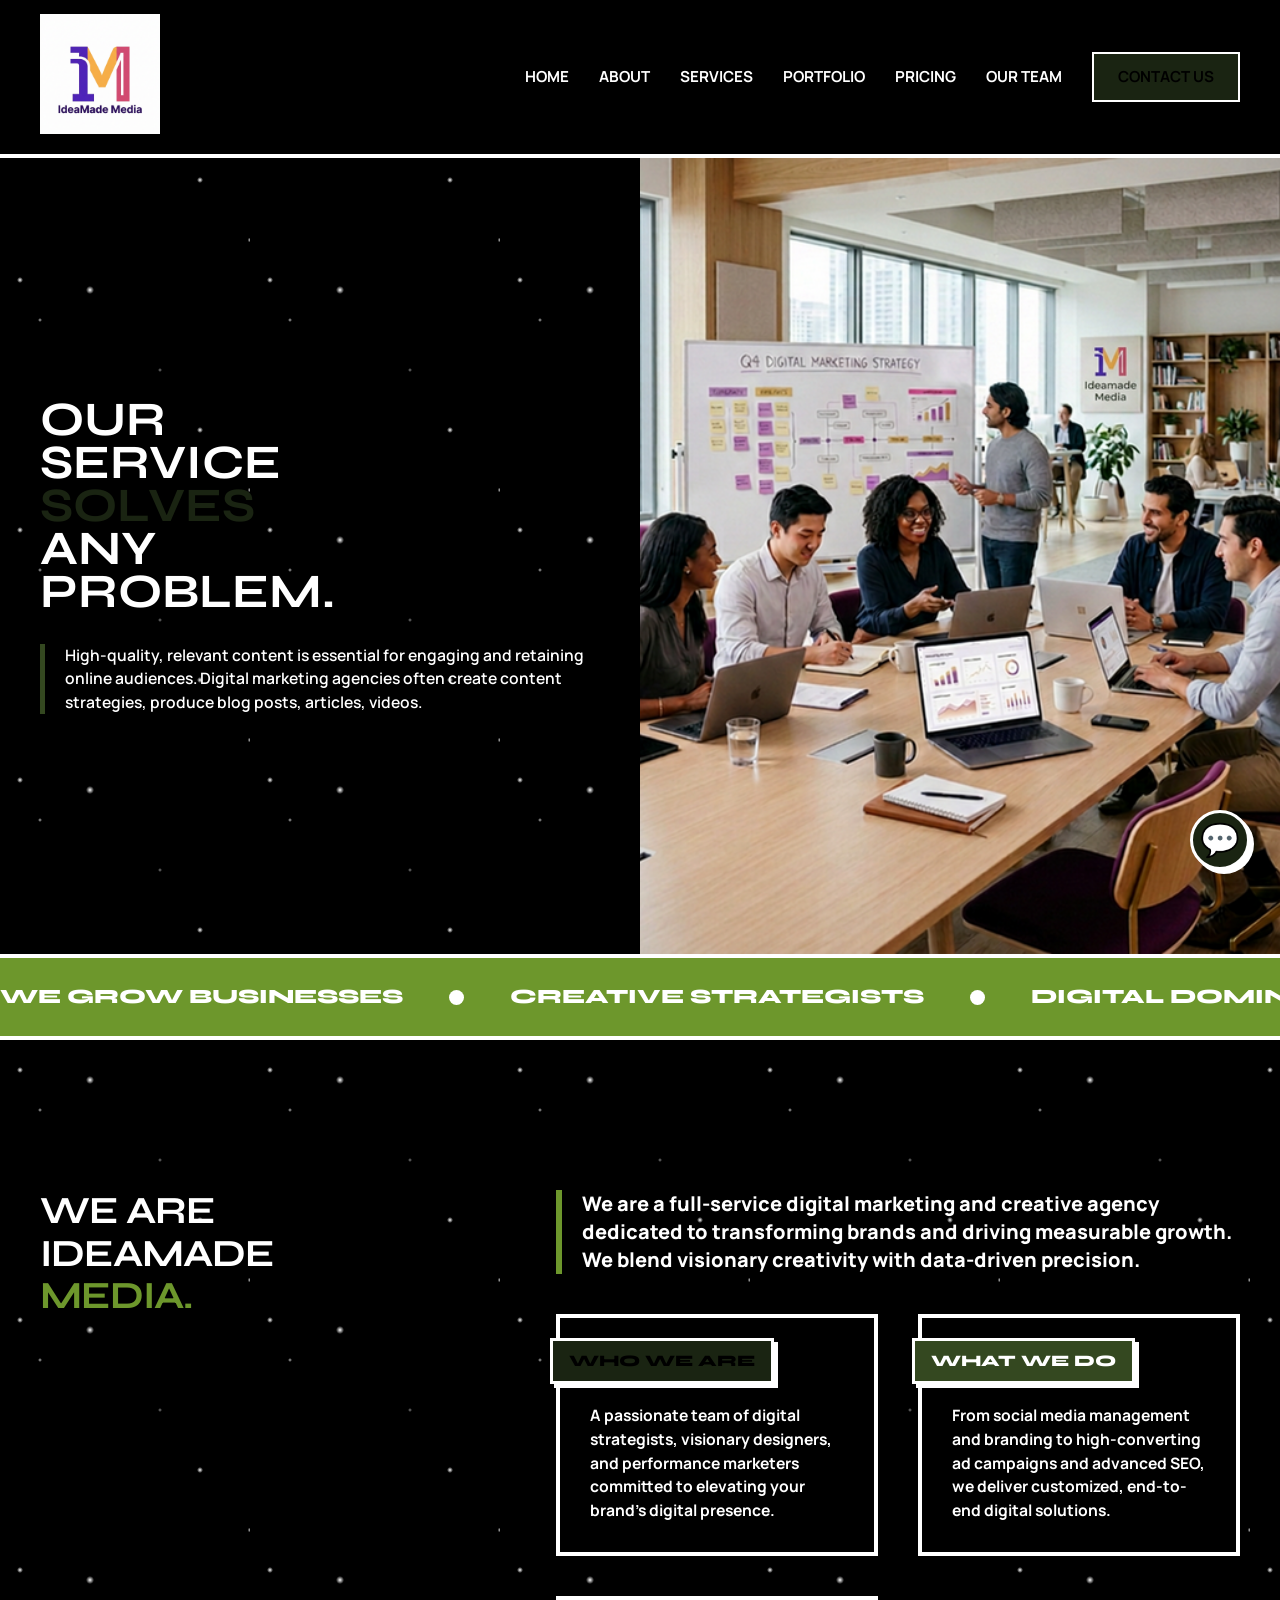
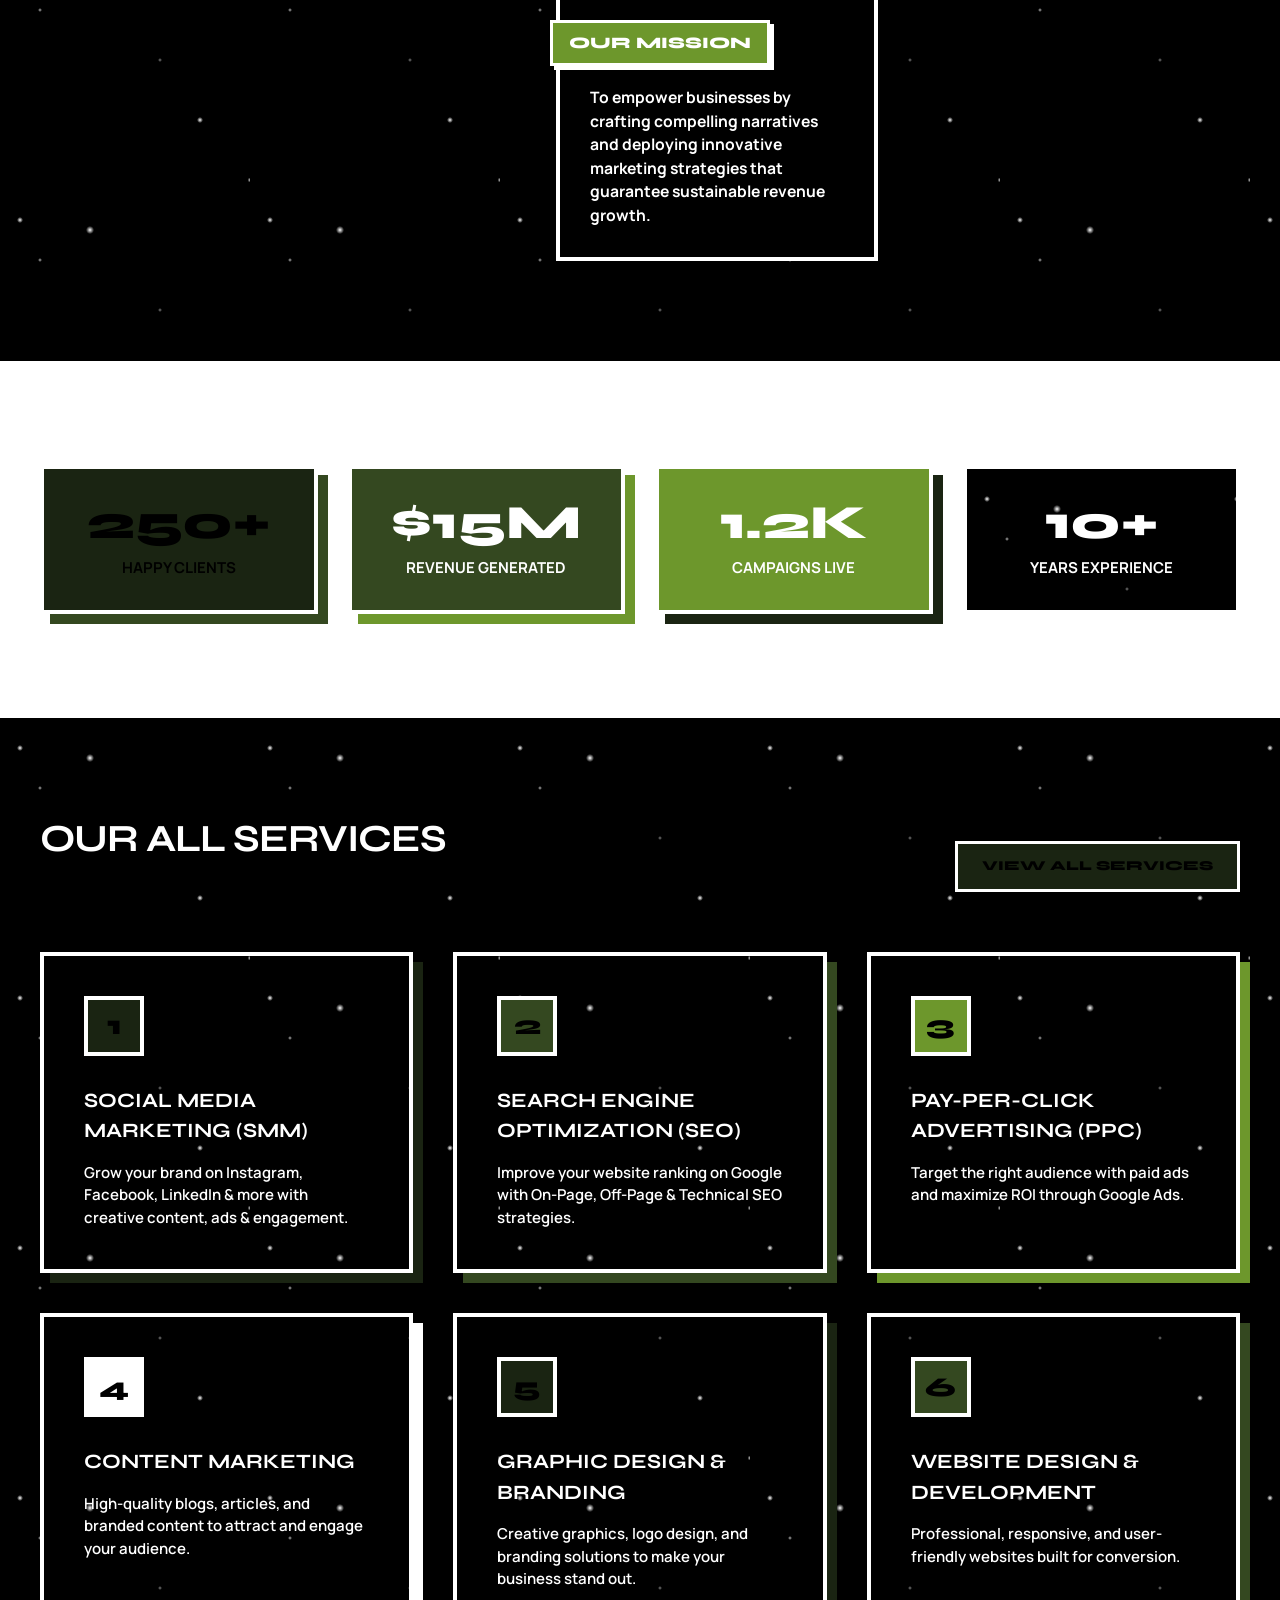
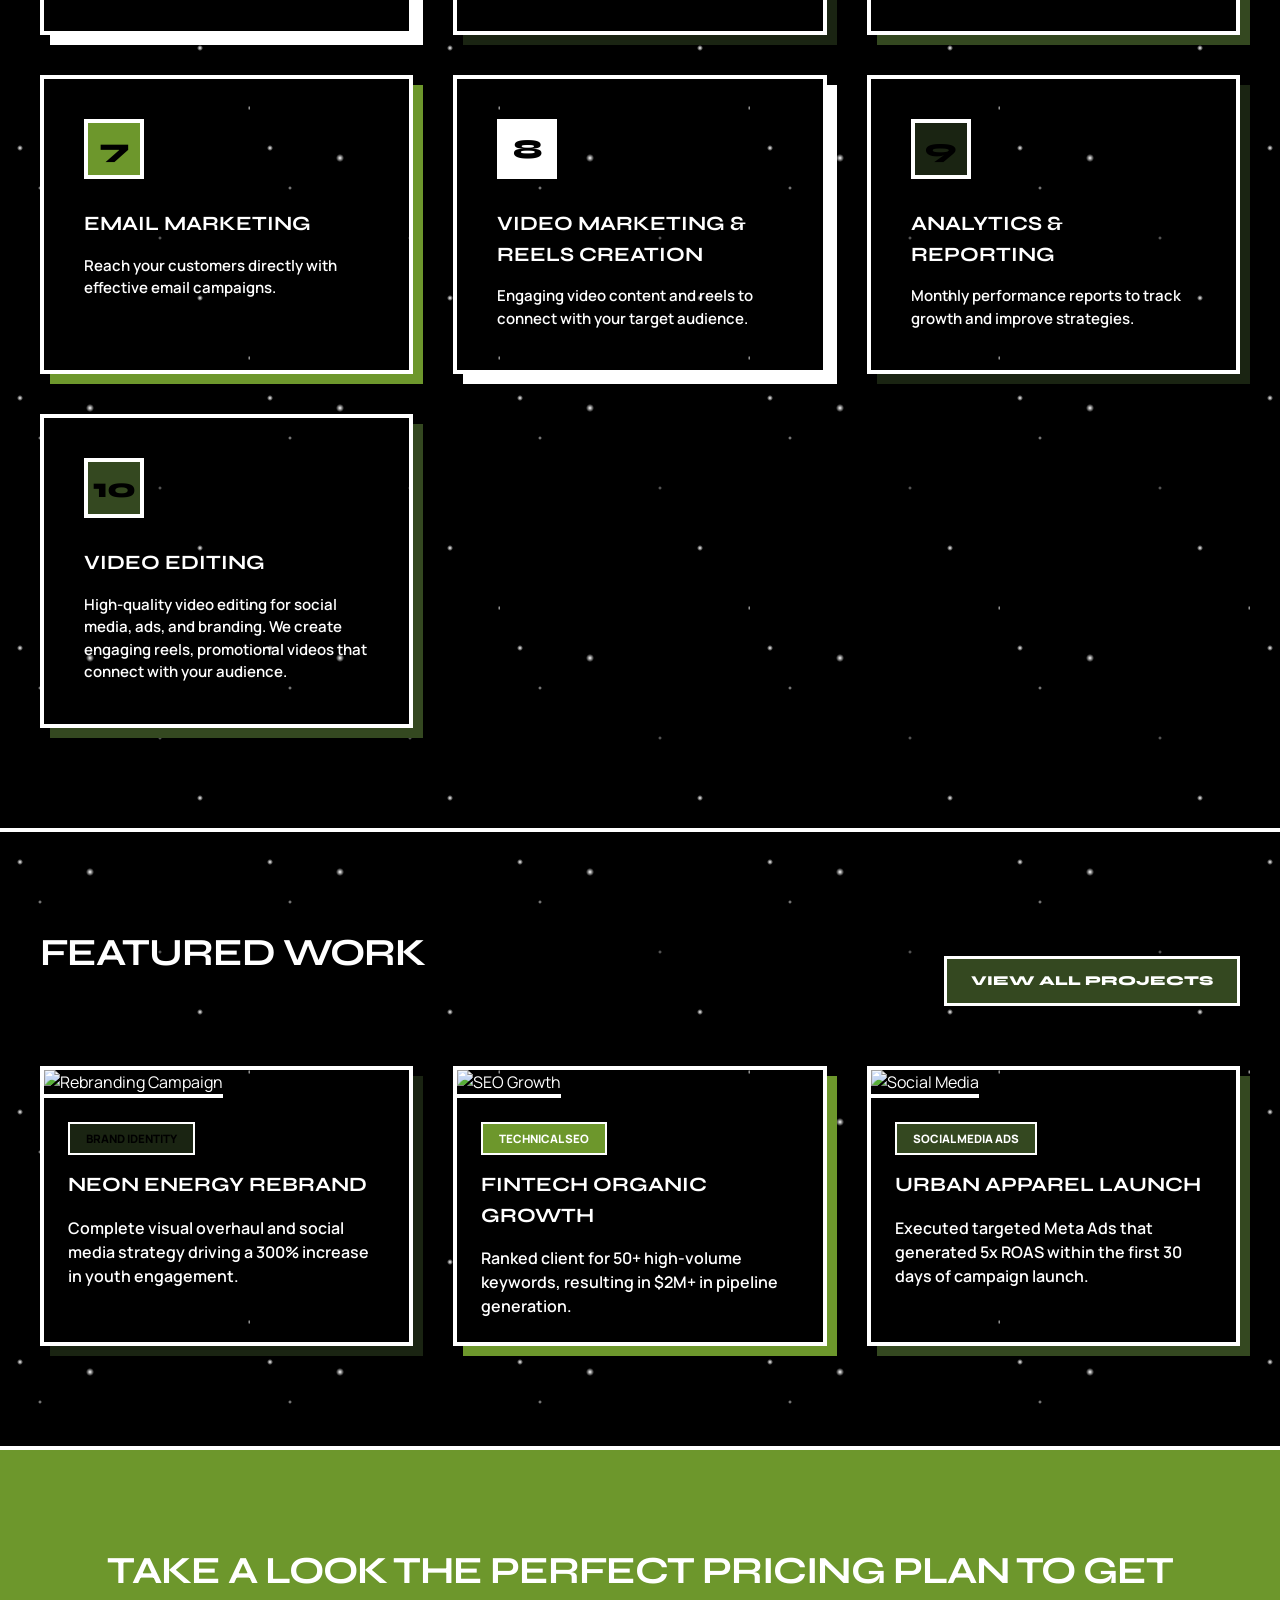
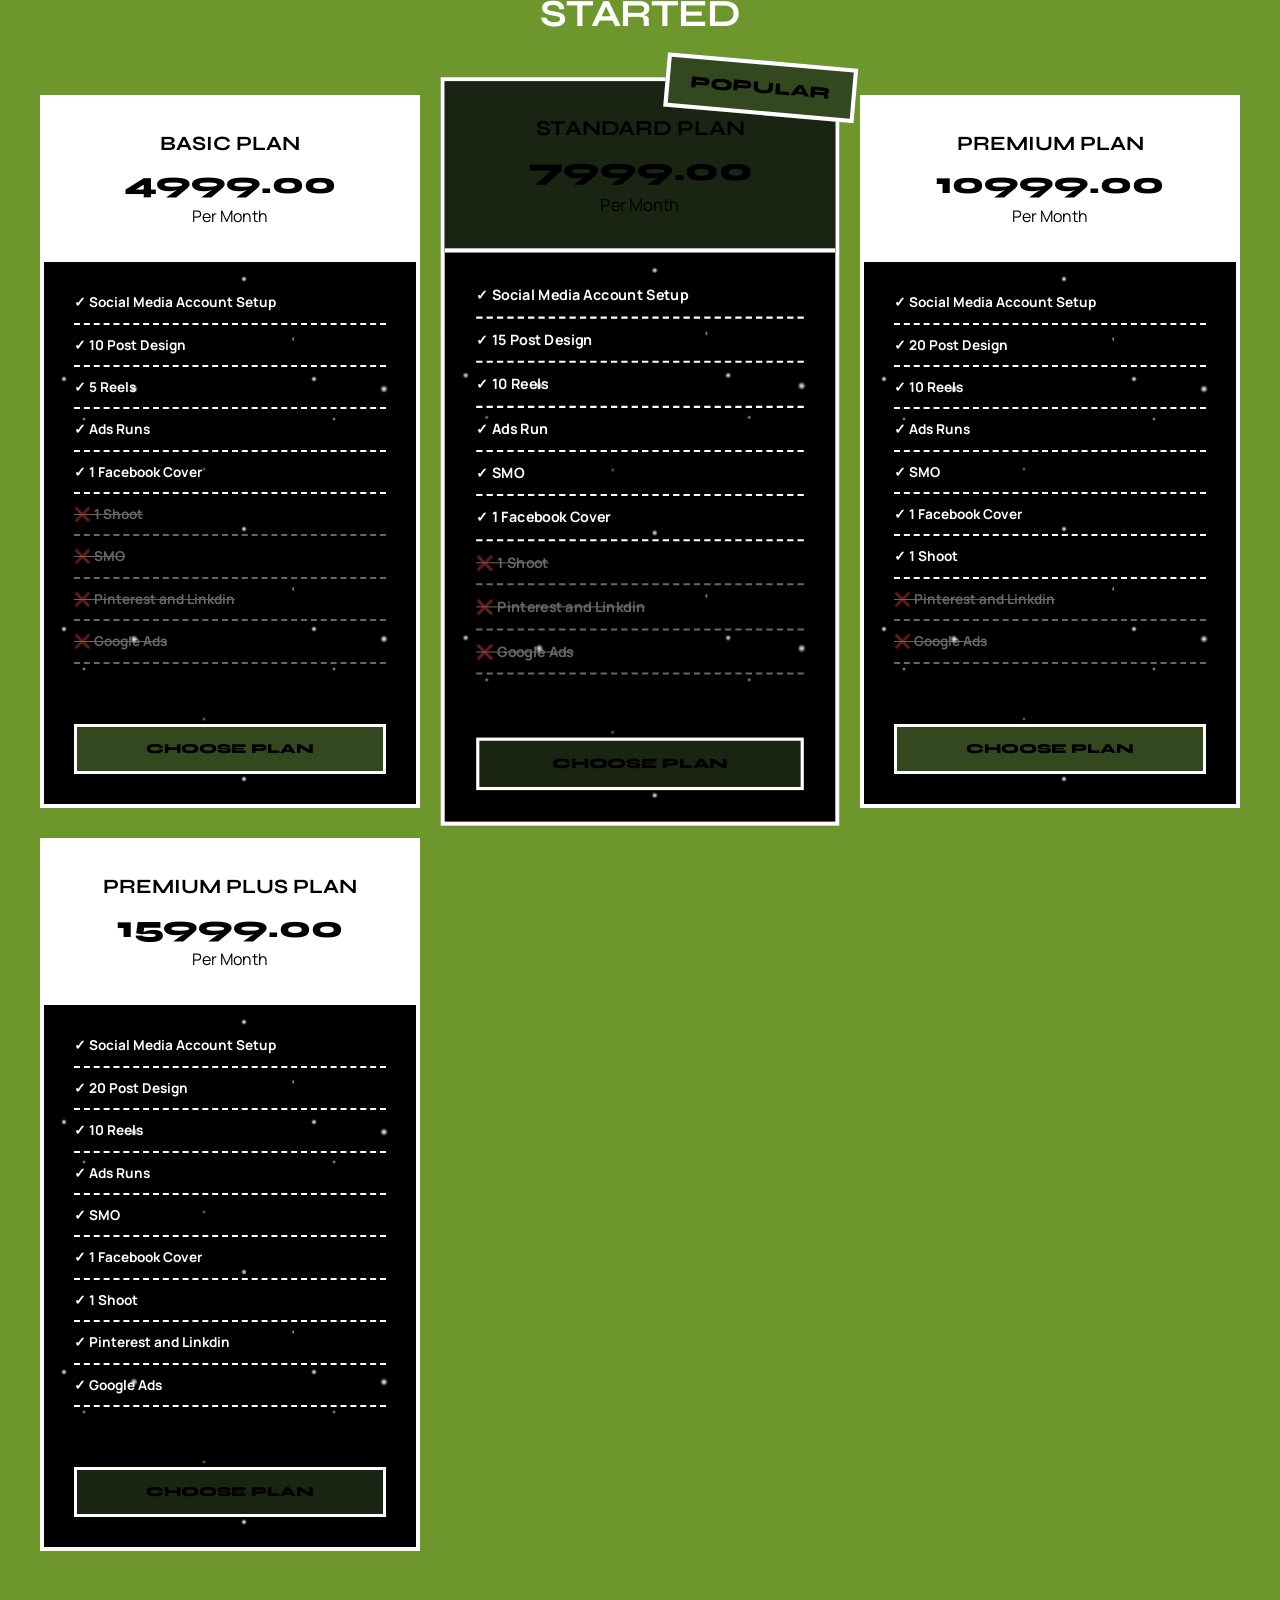
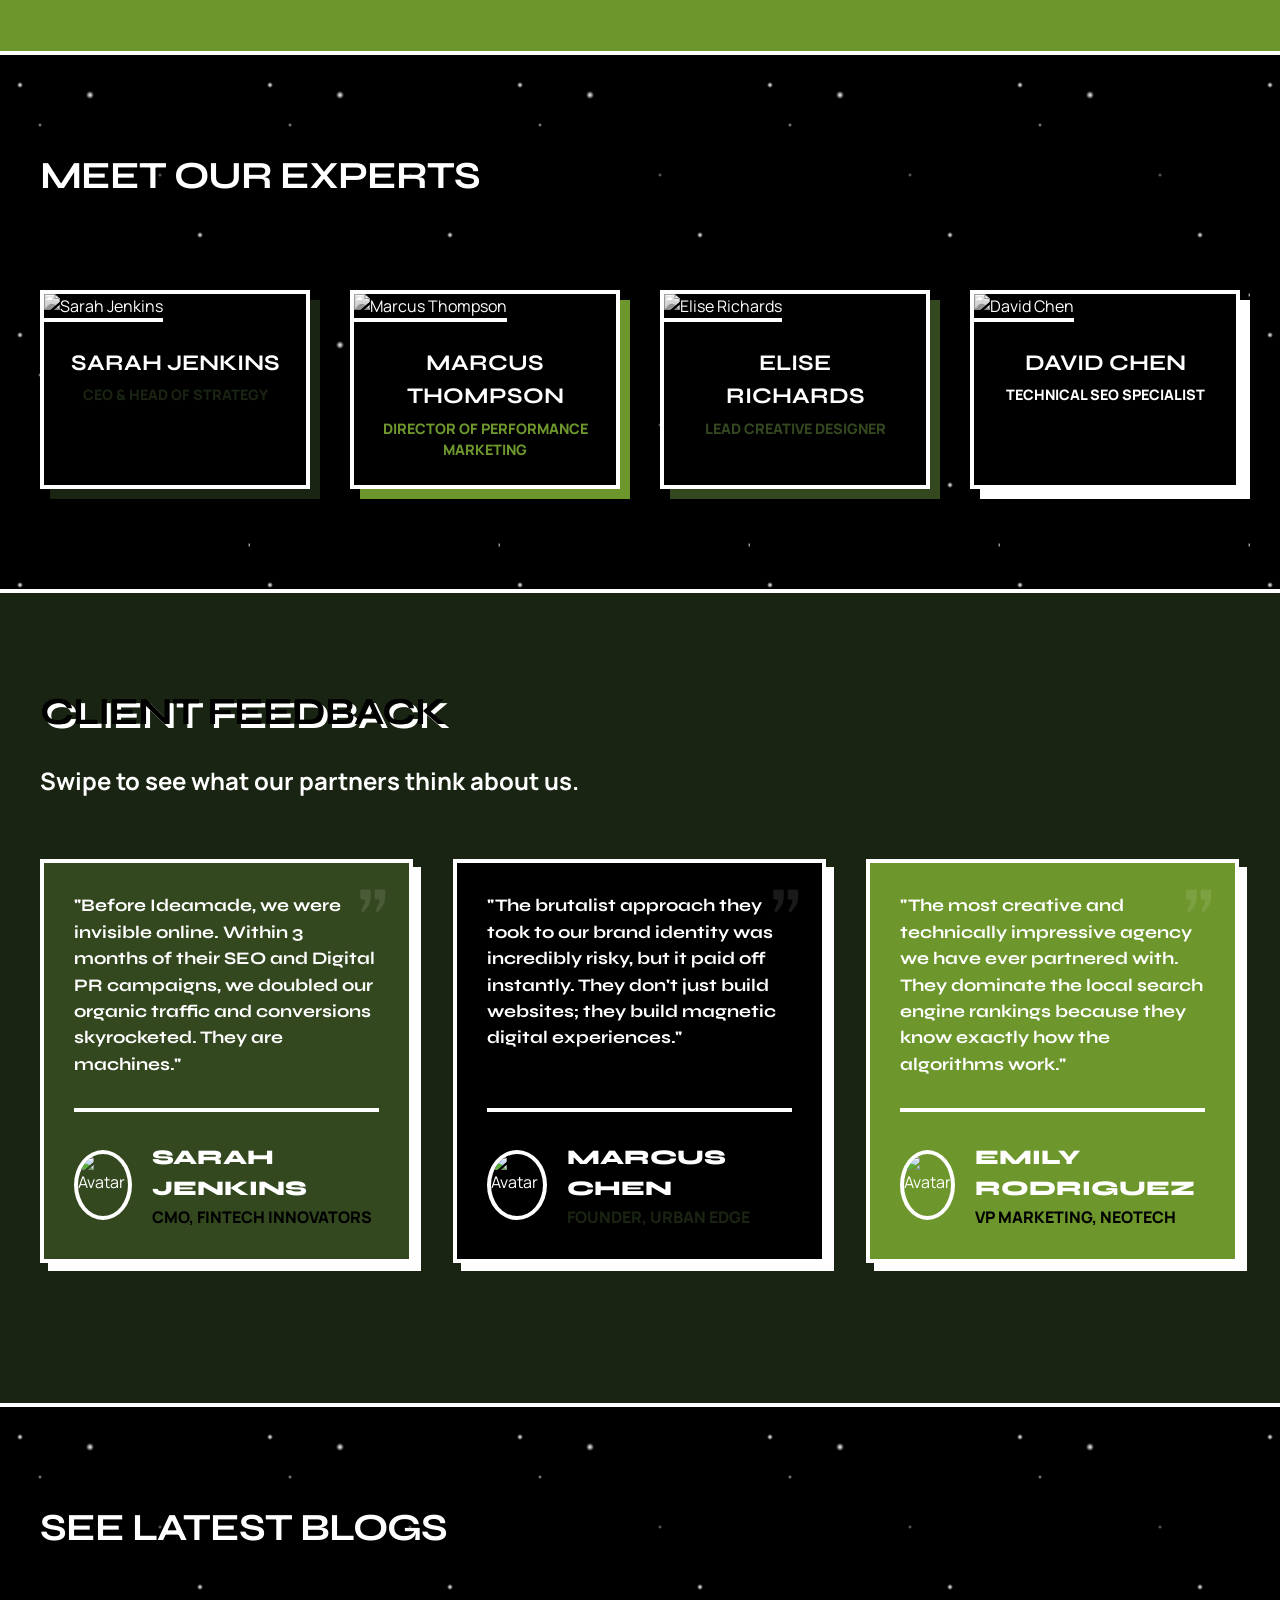
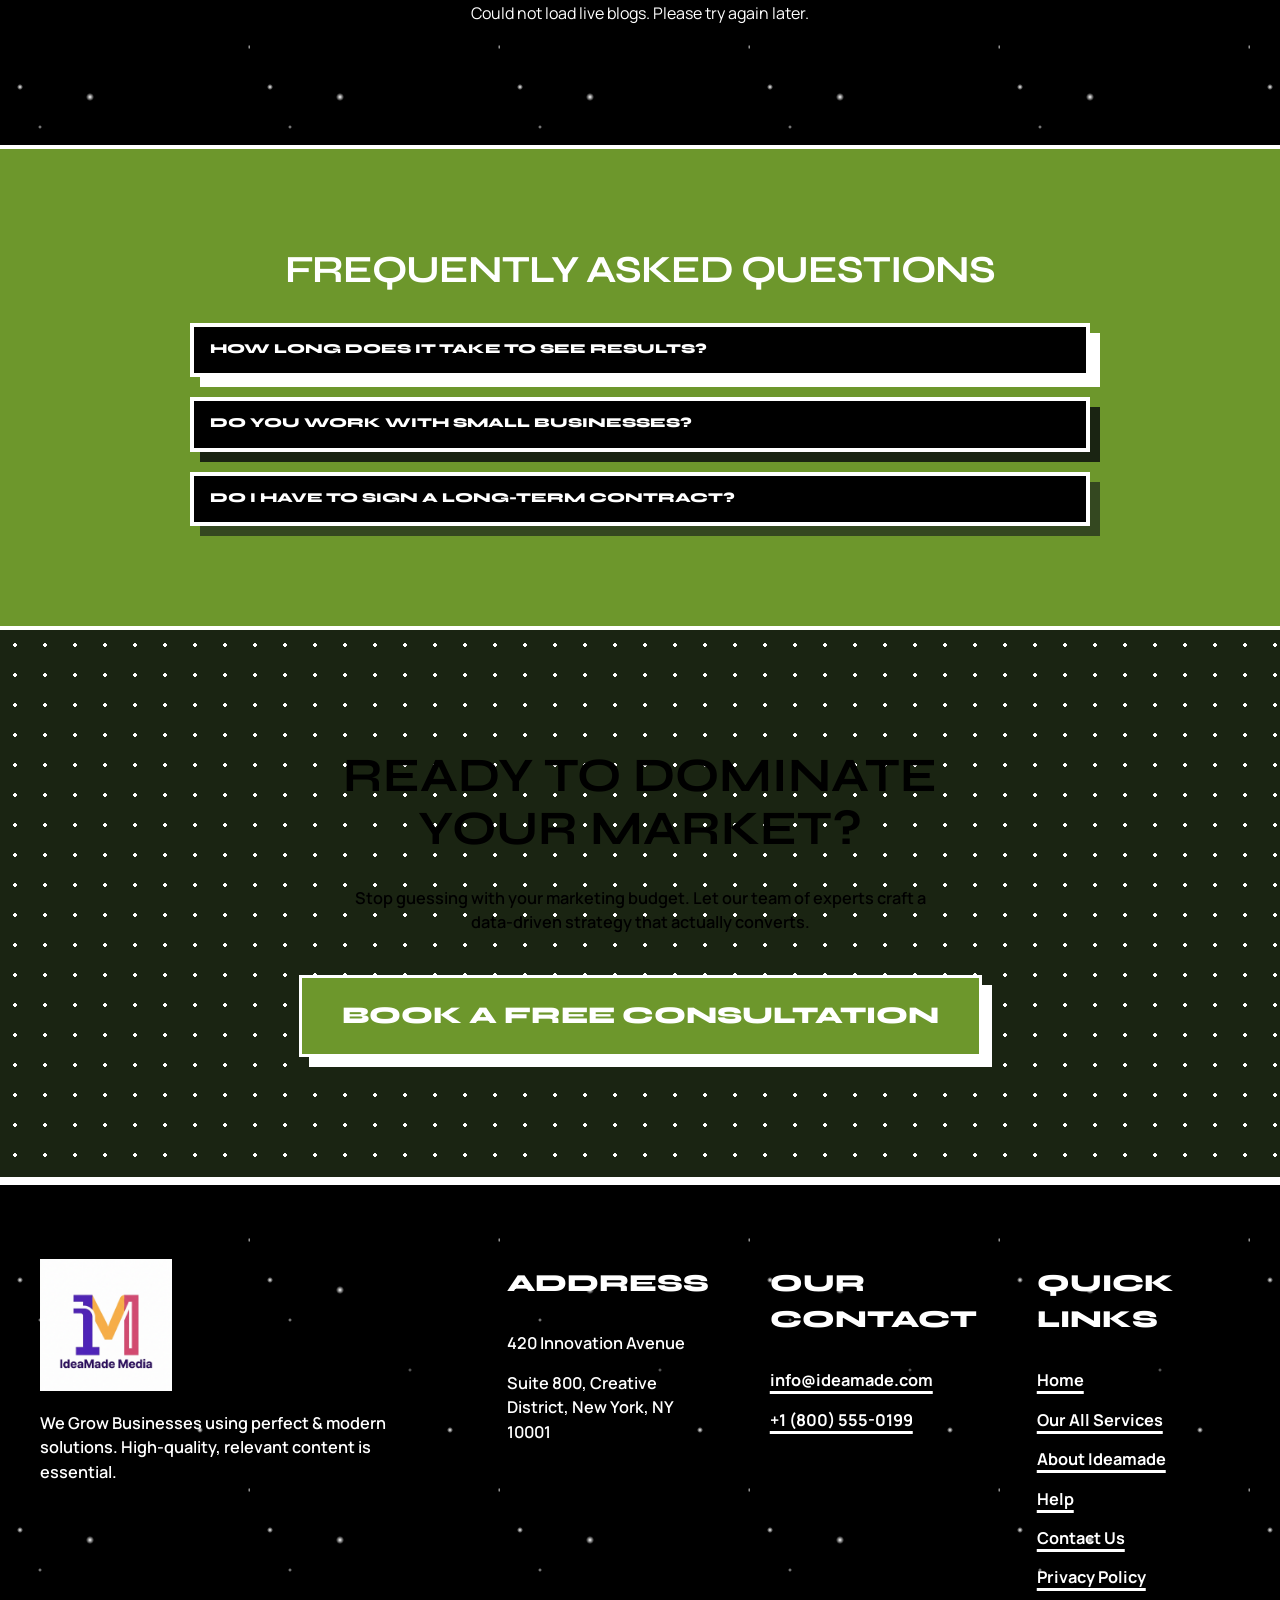
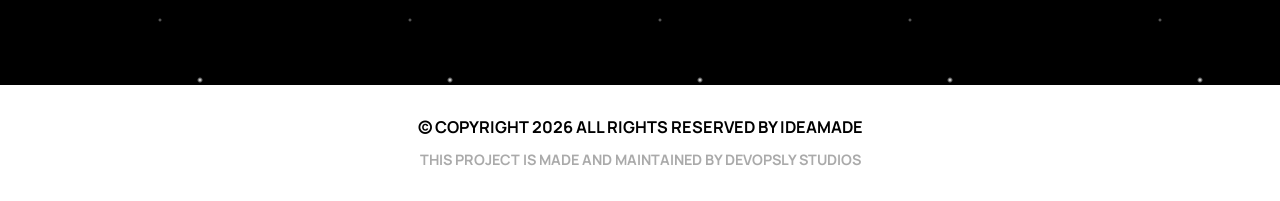
==== index.html @ a885bcb8 "first commit" ====
﻿<!doctype html>
<html lang="en">

<head>
  <meta charset="UTF-8" />
  <meta name="viewport" content="width=device-width, initial-scale=1.0" />
  <title>Ideamade | Creative Agency</title>
  <link rel="preconnect" href="https://fonts.googleapis.com" />
  <link rel="preconnect" href="https://fonts.gstatic.com" crossorigin />
  <link
    href="https://fonts.googleapis.com/css2?family=Syne:wght@400;700;800&family=Manrope:wght@400;500;700;800&display=swap"
    rel="stylesheet" />
  <link rel="stylesheet" href="css/style.css" />
  <link rel="icon" href="images/favicon.png" type="image/png" />
  <style>
    /* Split text classes needed for absolute control */
    .word {
      overflow: hidden;
      padding-bottom: 0.1em;
      margin-bottom: -0.1em;
      transform-origin: bottom;
    }

    .char {
      display: inline-block;
    }

    html.lenis {
      height: auto;
    }

    .lenis.lenis-smooth {
      scroll-behavior: auto !important;
    }

    .lenis.lenis-smooth [data-lenis-prevent] {
      overscroll-behavior: contain;
    }

    .lenis.lenis-stopped {
      overflow: hidden;
    }

    .lenis.lenis-scrolling iframe {
      pointer-events: none;
    }

    /* Floating Chatbot Styles */
    .floating-chat-widget {
      position: fixed;
      bottom: 30px;
      right: 30px;
      z-index: 1000;
      font-family: var(--font-body);
    }

    .chat-toggle-btn {
      width: 60px;
      height: 60px;
      border-radius: 50%;
      background: var(--purple);
      color: var(--white);
      border: 3px solid var(--black);
      box-shadow: 4px 4px 0 var(--black);
      font-size: 2rem;
      display: flex;
      align-items: center;
      justify-content: center;
      cursor: pointer;
      transition: transform 0.2s ease;
    }

    .chat-toggle-btn:hover {
      transform: scale(1.1);
      background: var(--pink);
      color: var(--black);
    }

    .chat-window {
      position: absolute;
      bottom: 80px;
      right: 0;
      width: 350px;
      border: 4px solid var(--black);
      background: var(--white);
      box-shadow: 8px 8px 0 var(--pink);
      display: none;
      flex-direction: column;
      overflow: hidden;
      transform-origin: bottom right;
    }

    .chat-window.active {
      display: flex;
      animation: popIn 0.3s cubic-bezier(0.175, 0.885, 0.32, 1.275) forwards;
    }

    @keyframes popIn {
      from {
        transform: scale(0);
        opacity: 0;
      }

      to {
        transform: scale(1);
        opacity: 1;
      }
    }

    .chat-header {
      background: var(--black);
      color: var(--white);
      padding: 15px;
      display: flex;
      justify-content: space-between;
      align-items: center;
      font-family: var(--font-display);
      text-transform: uppercase;
      font-weight: 800;
    }

    .chat-close-btn {
      background: transparent;
      border: none;
      color: var(--gold);
      font-size: 1.5rem;
      cursor: pointer;
    }

    .chat-box {
      height: 300px;
      padding: 15px;
      overflow-y: auto;
      display: flex;
      flex-direction: column;
      gap: 15px;
      background: var(--white);
      position: relative;
    }

    .chat-box::before {
      content: "";
      position: absolute;
      top: 0;
      left: 0;
      width: 100%;
      height: 100%;
      background-image: radial-gradient(var(--purple) 2px, transparent 2px);
      background-size: 20px 20px;
      opacity: 0.5;
      pointer-events: none;
    }

    .message {
      max-width: 85%;
      padding: 10px 15px;
      font-size: 1rem;
      border: 2px solid var(--black);
      font-weight: 600;
      position: relative;
      z-index: 2;
      line-height: 1.4;
    }

    .message.bot {
      align-self: flex-start;
      background: var(--pink);
      color: var(--black);
      box-shadow: 3px 3px 0 var(--black);
    }

    .message.user {
      align-self: flex-end;
      background: var(--gold);
      color: var(--black);
      text-align: right;
      box-shadow: -3px 3px 0 var(--black);
    }

    .chat-input-area {
      display: flex;
      border-top: 3px solid var(--black);
    }

    .chat-input {
      flex: 1;
      padding: 15px;
      border: none;
      outline: none;
      font-family: var(--font-body);
      font-size: 1rem;
      font-weight: 500;
      background: var(--white);
      color: var(--black);
    }

    .chat-submit {
      padding: 0 20px;
      background: var(--purple);
      color: var(--white);
      border: none;
      border-left: 3px solid var(--black);
      font-family: var(--font-display);
      font-size: 1.1rem;
      font-weight: 800;
      cursor: pointer;
    }
  </style>
</head>

<body>
  <!-- Navigation -->
  <nav class="navbar">
    <a href="#home" class="logo">
      <img src="images/favicon.png" alt="Ideamade" />
    </a>
    <div class="nav-links">
      <a href="#home">Home</a>
      <a href="#about">About</a>
      <a href="#services">Services</a>
      <a href="#portfolio">Portfolio</a>
      <a href="#pricing">Pricing</a>
      <a href="#team">Our Team</a>
      <a href="#contact" class="btn-nav">Contact Us</a>
    </div>
    <!-- Mobile Menu Toggle -->
    <div class="menu-btn" onclick="
          document.querySelector('.nav-links').classList.toggle('active')
        ">
      MENU
    </div>
  </nav>

  <!-- Hero Section -->
  <header id="home" class="hero">
    <div class="hero-left">
      <h1 class="hero-title">
        OUR<br />
        SERVICE<br />
        <span class="color-purple">SOLVES</span><br />
        ANY<br />
        PROBLEM.
      </h1>
      <p class="hero-subtitle">
        High-quality, relevant content is essential for engaging and retaining
        online audiences. Digital marketing agencies often create content
        strategies, produce blog posts, articles, videos.
      </p>
    </div>
    <div class="hero-right">
      <img src="images/hero_creative_art.png" alt="Creative Agency 3D Art" class="hero-image" />
    </div>
  </header>

  <!-- Infinite Text Marquee -->
  <div class="marquee-wrap">
    <div class="marquee">
      <span>WE GROW BUSINESSES</span>
      <span class="dot"></span>
      <span>CREATIVE STRATEGISTS</span>
      <span class="dot"></span>
      <span>DIGITAL DOMINANCE</span>
      <span class="dot"></span>
      <span>QUALITY MARKETING</span>
      <span class="dot"></span>
      <span>BRAND ACCELERATION</span>
      <span class="dot"></span>
      <span>CREATIVE STRATEGISTS</span>
      <span class="dot"></span>
      <span>REVENUE DRIVEN</span>
      <span class="dot"></span>
      <span>QUALITY MARKETING</span>
      <span class="dot"></span>
    </div>
  </div>

  <!-- About Section -->
  <section id="about" class="about section-pad bg-white">
    <div class="about-split">
      <div class="about-left">
        <h2 class="huge-text">WE ARE<br>IDEAMADE<br><span class="color-gold">MEDIA.</span></h2>
      </div>
      <div class="about-right">
        <p class="about-lead">
          We are a full-service digital marketing and creative agency dedicated to transforming brands and driving
          measurable growth. We blend visionary creativity with data-driven precision.
        </p>
        <div class="about-grid">
          <div class="about-block border-purple">
            <h3 class="about-step bg-purple color-white border-black">WHO WE ARE</h3>
            <p>A passionate team of digital strategists, visionary designers, and performance marketers committed to
              elevating your brand's digital presence.</p>
          </div>
          <div class="about-block border-pink">
            <h3 class="about-step bg-pink color-black border-black">WHAT WE DO</h3>
            <p>From social media management and branding to high-converting ad campaigns and advanced SEO, we deliver
              customized, end-to-end digital solutions.</p>
          </div>
          <div class="about-block border-gold">
            <h3 class="about-step bg-gold color-black border-black">OUR MISSION</h3>
            <p>To empower businesses by crafting compelling narratives and deploying innovative marketing strategies
              that guarantee sustainable revenue growth.</p>
          </div>
        </div>
      </div>
    </div>
  </section>

  <!-- Stats Section -->
  <section class="stats section-pad bg-black color-white">
    <div class="stats-grid">
      <div class="stat-box bg-purple border-black shadow-pink color-white">
        <div class="stat-number">250+</div>
        <div class="stat-label">Happy Clients</div>
      </div>
      <div class="stat-box bg-pink border-black shadow-gold color-black">
        <div class="stat-number">$15M</div>
        <div class="stat-label">Revenue Generated</div>
      </div>
      <div class="stat-box bg-gold border-black shadow-purple color-black">
        <div class="stat-number">1.2K</div>
        <div class="stat-label">Campaigns Live</div>
      </div>
      <div class="stat-box bg-white border-black shadow-black color-black">
        <div class="stat-number">10+</div>
        <div class="stat-label">Years Experience</div>
      </div>
    </div>
  </section>

  <!-- Services Grid -->
  <section id="services" class="services section-pad bg-white">
    <div class="services-header">
      <h2 class="huge-text color-black">OUR ALL SERVICES</h2>
      <a href="#services" class="btn-block bg-purple color-white">View All Services</a>
    </div>
    <div class="services-grid">
      <div class="service-card shadow-purple">
        <div class="service-num bg-purple">1</div>
        <h3>Social Media Marketing (SMM)</h3>
        <p>
          Grow your brand on Instagram, Facebook, LinkedIn & more with
          creative content, ads & engagement.
        </p>
      </div>

      <div class="service-card shadow-pink">
        <div class="service-num bg-pink">2</div>
        <h3>Search Engine Optimization (SEO)</h3>
        <p>
          Improve your website ranking on Google with On-Page, Off-Page &
          Technical SEO strategies.
        </p>
      </div>

      <div class="service-card shadow-gold">
        <div class="service-num bg-gold">3</div>
        <h3>Pay-Per-Click Advertising (PPC)</h3>
        <p>
          Target the right audience with paid ads and maximize ROI through
          Google Ads.
        </p>
      </div>

      <div class="service-card shadow-black">
        <div class="service-num bg-black">4</div>
        <h3>Content Marketing</h3>
        <p>
          High-quality blogs, articles, and branded content to attract and
          engage your audience.
        </p>
      </div>

      <div class="service-card shadow-purple">
        <div class="service-num bg-purple">5</div>
        <h3>Graphic Design & Branding</h3>
        <p>
          Creative graphics, logo design, and branding solutions to make your
          business stand out.
        </p>
      </div>

      <div class="service-card shadow-pink">
        <div class="service-num bg-pink">6</div>
        <h3>Website Design & Development</h3>
        <p>
          Professional, responsive, and user-friendly websites built for
          conversion.
        </p>
      </div>

      <div class="service-card shadow-gold">
        <div class="service-num bg-gold">7</div>
        <h3>Email Marketing</h3>
        <p>
          Reach your customers directly with effective email campaigns.
        </p>
      </div>

      <div class="service-card shadow-black">
        <div class="service-num bg-black">8</div>
        <h3>Video Marketing & Reels Creation</h3>
        <p>
          Engaging video content and reels to connect with your target
          audience.
        </p>
      </div>

      <div class="service-card shadow-purple">
        <div class="service-num bg-purple">9</div>
        <h3>Analytics & Reporting</h3>
        <p>
          Monthly performance reports to track growth and improve strategies.
        </p>
      </div>

      <div class="service-card shadow-pink">
        <div class="service-num bg-pink">10</div>
        <h3>Video Editing</h3>
        <p>
          High-quality video editing for social media, ads, and branding. We
          create engaging reels, promotional videos that connect with your
          audience.
        </p>
      </div>
    </div>
  </section>

  <!-- Portfolio / Featured Work -->
  <section id="portfolio" class="portfolio section-pad bg-white">
    <div class="services-header">
      <h2 class="huge-text color-black">FEATURED WORK</h2>
      <a href="portfolio.html" class="btn-block bg-pink color-black">View All Projects</a>
    </div>
    <div class="portfolio-grid">
      <div class="portfolio-card shadow-purple">
        <img src="https://images.unsplash.com/photo-1600880292203-757bb62b4baf?auto=format&fit=crop&q=80&w=800"
          alt="Rebranding Campaign" class="portfolio-img" />
        <div class="portfolio-info">
          <div class="portfolio-category bg-purple color-white">Brand Identity</div>
          <h3 style="margin-top: 15px;">Neon Energy Rebrand</h3>
          <p style="font-weight: 600;">Complete visual overhaul and social media strategy driving a 300% increase in
            youth engagement.</p>
        </div>
      </div>

      <div class="portfolio-card shadow-gold">
        <img src="https://images.unsplash.com/photo-1460925895917-afdab827c52f?auto=format&fit=crop&q=80&w=800"
          alt="SEO Growth" class="portfolio-img" />
        <div class="portfolio-info">
          <div class="portfolio-category bg-gold color-black">Technical SEO</div>
          <h3 style="margin-top: 15px;">FinTech Organic Growth</h3>
          <p style="font-weight: 600;">Ranked client for 50+ high-volume keywords, resulting in $2M+ in pipeline
            generation.</p>
        </div>
      </div>

      <div class="portfolio-card shadow-pink">
        <img src="https://images.unsplash.com/photo-1542744173-8e7e53415bb0?auto=format&fit=crop&q=80&w=800"
          alt="Social Media" class="portfolio-img" />
        <div class="portfolio-info">
          <div class="portfolio-category bg-pink color-black">Social Media Ads</div>
          <h3 style="margin-top: 15px;">Urban Apparel Launch</h3>
          <p style="font-weight: 600;">Executed targeted Meta Ads that generated 5x ROAS within the first 30 days of
            campaign launch.</p>
        </div>
      </div>
    </div>
  </section>

  <!-- Pricing -->
  <section id="pricing" class="pricing section-pad bg-gold">
    <h2 class="huge-text text-center">
      TAKE A LOOK THE PERFECT PRICING PLAN TO GET STARTED
    </h2>
    <div class="pricing-grid">
      <!-- Basic Plan -->
      <div class="price-card bg-white">
        <div class="plan-header bg-black color-white">
          <h3>Basic Plan</h3>
          <div class="price">4999.00</div>
          <span>Per Month</span>
        </div>
        <ul class="features">
          <li>✓ Social Media Account Setup</li>
          <li>✓ 10 Post Design</li>
          <li>✓ 5 Reels</li>
          <li>✓ Ads Runs</li>
          <li>✓ 1 Facebook Cover</li>
          <li class="unavailable">❌ 1 Shoot</li>
          <li class="unavailable">❌ SMO</li>
          <li class="unavailable">❌ Pinterest and Linkdin</li>
          <li class="unavailable">❌ Google Ads</li>
        </ul>
        <a href="#contact" class="btn-block bg-pink color-white">CHOOSE PLAN</a>
      </div>

      <!-- Standard Plan -->
      <div class="price-card bg-white scale-up relative">
        <div class="popular-tag bg-pink color-white border-black">
          POPULAR
        </div>
        <div class="plan-header bg-purple color-white">
          <h3>Standard Plan</h3>
          <div class="price">7999.00</div>
          <span>Per Month</span>
        </div>
        <ul class="features">
          <li>✓ Social Media Account Setup</li>
          <li>✓ 15 Post Design</li>
          <li>✓ 10 Reels</li>
          <li>✓ Ads Run</li>
          <li>✓ SMO</li>
          <li>✓ 1 Facebook Cover</li>
          <li class="unavailable">❌ 1 Shoot</li>
          <li class="unavailable">❌ Pinterest and Linkdin</li>
          <li class="unavailable">❌ Google Ads</li>
        </ul>
        <a href="#contact" class="btn-block bg-purple color-white">CHOOSE PLAN</a>
      </div>

      <!-- Premium Plan -->
      <div class="price-card bg-white">
        <div class="plan-header bg-black color-white">
          <h3>Premium Plan</h3>
          <div class="price">10999.00</div>
          <span>Per Month</span>
        </div>
        <ul class="features">
          <li>✓ Social Media Account Setup</li>
          <li>✓ 20 Post Design</li>
          <li>✓ 10 Reels</li>
          <li>✓ Ads Runs</li>
          <li>✓ SMO</li>
          <li>✓ 1 Facebook Cover</li>
          <li>✓ 1 Shoot</li>
          <li class="unavailable">❌ Pinterest and Linkdin</li>
          <li class="unavailable">❌ Google Ads</li>
        </ul>
        <a href="#contact" class="btn-block bg-pink color-white">CHOOSE PLAN</a>
      </div>

      <!-- Premium Plus Plan -->
      <div class="price-card bg-white">
        <div class="plan-header bg-black color-white">
          <h3>Premium Plus Plan</h3>
          <div class="price">15999.00</div>
          <span>Per Month</span>
        </div>
        <ul class="features">
          <li>✓ Social Media Account Setup</li>
          <li>✓ 20 Post Design</li>
          <li>✓ 10 Reels</li>
          <li>✓ Ads Runs</li>
          <li>✓ SMO</li>
          <li>✓ 1 Facebook Cover</li>
          <li>✓ 1 Shoot</li>
          <li>✓ Pinterest and Linkdin</li>
          <li>✓ Google Ads</li>
        </ul>
        <a href="#contact" class="btn-block bg-purple color-white">CHOOSE PLAN</a>
      </div>
    </div>
  </section>

  <!-- Team Section -->
  <section id="team" class="team section-pad bg-white">
    <div class="services-header">
      <h2 class="huge-text color-black">MEET OUR EXPERTS</h2>
    </div>
    <div class="team-grid">
      <div class="team-card shadow-purple">
        <img src="https://images.unsplash.com/photo-1573496359142-b8d87734a5a2?auto=format&fit=crop&q=80&w=600"
          alt="Sarah Jenkins" class="team-img" />
        <div class="team-info">
          <h3>Sarah Jenkins</h3>
          <p class="color-purple">CEO & Head of Strategy</p>
        </div>
      </div>
      <div class="team-card shadow-gold">
        <img src="https://images.unsplash.com/photo-1560250097-0b93528c311a?auto=format&fit=crop&q=80&w=600"
          alt="Marcus Thompson" class="team-img" />
        <div class="team-info">
          <h3>Marcus Thompson</h3>
          <p class="color-gold">Director of Performance Marketing</p>
        </div>
      </div>
      <div class="team-card shadow-pink">
        <img src="https://images.unsplash.com/photo-1580489944761-15a19d654956?auto=format&fit=crop&q=80&w=600"
          alt="Elise Richards" class="team-img" />
        <div class="team-info">
          <h3>Elise Richards</h3>
          <p class="color-pink">Lead Creative Designer</p>
        </div>
      </div>
      <div class="team-card shadow-black">
        <img src="https://images.unsplash.com/photo-1519085360753-af0119f7cbe7?auto=format&fit=crop&q=80&w=600"
          alt="David Chen" class="team-img" />
        <div class="team-info">
          <h3>David Chen</h3>
          <p class="color-black">Technical SEO Specialist</p>
        </div>
      </div>
    </div>
  </section>

  <!-- Testimonials -->
  <section class="testimonials section-pad bg-purple"
    style="padding: 100px 0 100px 0; border-bottom: 4px solid var(--black); overflow: hidden;">

    <div class="testimo-head" style="padding: 0 40px; margin-bottom: 60px;">
      <h2 class="huge-text color-white" style="text-shadow: 4px 4px 0 var(--black); line-height: 1;">CLIENT FEEDBACK
      </h2>
      <p style="font-size: 1.5rem; font-weight: 700; color: var(--black); margin-top: 20px;">Swipe to see what our
        partners think about us.</p>
    </div>

    <!-- Horizontal Scroll Snap Container -->
    <div class="testimo-horizontal-scroll" style="
      display: flex;
      gap: 40px;
      padding: 0 40px 40px 40px;
      overflow-x: auto;
      scroll-snap-type: x mandatory;
      scrollbar-width: thin;
      scrollbar-color: var(--black) var(--purple);
    ">

      <!-- Slide 1 -->
      <div class="testimo-card" style="background: var(--pink);">
        <p class="testimo-text">
          "Before Ideamade, we were invisible online. Within 3 months of their SEO and Digital PR campaigns, we doubled
          our organic traffic and conversions skyrocketed. They are machines."
        </p>
        <div
          style="display: flex; align-items: center; gap: 20px; border-top: 4px solid var(--black); padding-top: 30px;">
          <img src="https://images.unsplash.com/photo-1573496359142-b8d87734a5a2?auto=format&fit=crop&q=80&w=150"
            alt="Avatar"
            style="width: 70px; height: 70px; border-radius: 50%; border: 4px solid var(--black); object-fit: cover;">
          <div>
            <h4
              style="font-family: var(--font-display); font-weight: 800; font-size: 1.3rem; text-transform: uppercase;">
              Sarah Jenkins</h4>
            <p style="font-weight: 800; color: var(--white); text-transform: uppercase;">CMO, FinTech Innovators</p>
          </div>
        </div>
      </div>

      <!-- Slide 2 -->
      <div class="testimo-card" style="background: var(--white);">
        <p class="testimo-text">
          "The brutalist approach they took to our brand identity was incredibly risky, but it paid off instantly. They
          don't just build websites; they build magnetic digital experiences."
        </p>
        <div
          style="display: flex; align-items: center; gap: 20px; border-top: 4px solid var(--black); padding-top: 30px;">
          <img src="https://images.unsplash.com/photo-1560250097-0b93528c311a?auto=format&fit=crop&q=80&w=150"
            alt="Avatar"
            style="width: 70px; height: 70px; border-radius: 50%; border: 4px solid var(--black); object-fit: cover;">
          <div>
            <h4
              style="font-family: var(--font-display); font-weight: 800; font-size: 1.3rem; text-transform: uppercase;">
              Marcus Chen</h4>
            <p style="font-weight: 800; color: var(--purple); text-transform: uppercase;">Founder, Urban Edge</p>
          </div>
        </div>
      </div>

      <!-- Slide 3 -->
      <div class="testimo-card" style="background: var(--gold);">
        <p class="testimo-text">
          "The most creative and technically impressive agency we have ever partnered with. They dominate the local
          search engine rankings because they know exactly how the algorithms work."
        </p>
        <div
          style="display: flex; align-items: center; gap: 20px; border-top: 4px solid var(--black); padding-top: 30px;">
          <img src="https://images.unsplash.com/photo-1580489944761-15a19d654956?auto=format&fit=crop&q=80&w=150"
            alt="Avatar"
            style="width: 70px; height: 70px; border-radius: 50%; border: 4px solid var(--black); object-fit: cover;">
          <div>
            <h4
              style="font-family: var(--font-display); font-weight: 800; font-size: 1.3rem; text-transform: uppercase;">
              Emily Rodriguez</h4>
            <p style="font-weight: 800; color: var(--white); text-transform: uppercase;">VP Marketing, NeoTech</p>
          </div>
        </div>
      </div>

    </div>

    <!-- Custom sleek css for the testimonials -->
    <style>
      .testimo-card {
        flex: 0 0 calc(33.333% - 27px);
        min-width: 280px;
        scroll-snap-align: center;
        border: 4px solid var(--black);
        padding: 30px;
        display: flex;
        flex-direction: column;
        justify-content: space-between;
        box-shadow: 8px 8px 0 var(--black);
      }

      @media (max-width: 1024px) {
        .testimo-card {
          flex: 0 0 calc(50% - 20px);
        }
      }

      @media (max-width: 768px) {
        .testimo-card {
          flex: 0 0 calc(100vw - 80px);
        }
      }

      .testimo-text {
        font-family: var(--font-display);
        font-size: 1.1rem;
        font-weight: 700;
        line-height: 1.5;
        color: var(--black);
        margin-bottom: 30px;
      }

      .testimo-horizontal-scroll::-webkit-scrollbar {
        height: 12px;
      }

      .testimo-horizontal-scroll::-webkit-scrollbar-track {
        background: transparent;
        border-top: 4px solid var(--black);
        border-bottom: 4px solid var(--black);
      }

      .testimo-horizontal-scroll::-webkit-scrollbar-thumb {
        background-color: var(--black);
        border: 2px solid var(--purple);
      }
    </style>
  </section>

  <!-- Blog Section -->
  <section class="blog section-pad bg-white">
    <h2 class="huge-text">SEE LATEST BLOGS</h2>
    <div class="blog-grid" id="dynamic-blogs">
      <!-- Live Dev.to blogs will be injected here automatically by script.js -->
    </div>
  </section>

  <!-- FAQ Section -->
  <section class="faq section-pad bg-gold">
    <h2 class="huge-text text-center">FREQUENTLY ASKED QUESTIONS</h2>
    <div class="faq-grid">
      <div class="faq-item shadow-black">
        <div class="faq-question">HOW LONG DOES IT TAKE TO SEE RESULTS?</div>
        <div class="faq-answer">For paid advertising (PPC/Social Ads), you can see traffic within 24-48 hours. For
          organic strategies like SEO and Content Marketing, it typically takes 3-6 months to see significant momentum.
        </div>
      </div>
      <div class="faq-item shadow-purple">
        <div class="faq-question">DO YOU WORK WITH SMALL BUSINESSES?</div>
        <div class="faq-answer">Absolutely. We have scalable pricing packages specifically designed to help local and
          growing businesses compete with larger brands without breaking the bank.</div>
      </div>
      <div class="faq-item shadow-pink">
        <div class="faq-question">DO I HAVE TO SIGN A LONG-TERM CONTRACT?</div>
        <div class="faq-answer">No! We believe in earning your business every month. Most of our digital marketing
          retainers are month-to-month, giving you full flexibility.</div>
      </div>
    </div>
  </section>


  <!-- Final CTA -->
  <section class="cta-section bg-purple color-white"
    style="background-image: radial-gradient(var(--black) 2px, transparent 2px); background-size: 30px 30px;">
    <h2 class="cta-title">READY TO DOMINATE<br>YOUR MARKET?</h2>
    <p class="cta-subtitle">Stop guessing with your marketing budget. Let our team of experts craft a data-driven
      strategy that actually converts.</p>
    <a href="#contact" class="btn-block bg-gold color-black border-black shadow-black"
      style="font-size: 1.5rem; padding: 20px 40px;">BOOK A FREE CONSULTATION</a>
  </section>

  <!-- Footer -->
  <footer id="contact" class="footer border-top-black">
    <div class="footer-top">
      <div class="footer-col brand-col">
        <img src="images/favicon.png" alt="Ideamade" class="footer-logo" />
        <p>
          We Grow Businesses using perfect & modern solutions. High-quality,
          relevant content is essential.
        </p>
      </div>

      <div class="footer-col">
        <h4 class="footer-heading">Address</h4>
        <p>420 Innovation Avenue</p>
        <p>Suite 800, Creative District, New York, NY 10001</p>
      </div>

      <div class="footer-col">
        <h4 class="footer-heading">Our Contact</h4>
        <p>
          <a href="mailto:info@ideamade.com" class="footer-link">info@ideamade.com</a>
        </p>
        <p>
          <a href="tel:+18005550199" class="footer-link">+1 (800) 555-0199</a>
        </p>
      </div>

      <div class="footer-col">
        <h4 class="footer-heading">Quick Links</h4>
        <a href="#home" class="footer-link">Home</a>
        <a href="#services" class="footer-link">Our All Services</a>
        <a href="#about" class="footer-link">About Ideamade</a>
        <a href="help.html" class="footer-link">Help</a>
        <a href="#contact" class="footer-link">Contact Us</a>
        <a href="privacy.html" class="footer-link">Privacy Policy</a>
      </div>
    </div>

    <div class="footer-bottom bg-black color-white">
      <p>© Copyright 2026 All Rights Reserved by Ideamade</p>
      <p style="margin-top: 10px; font-size: 0.9rem; color: #aaa;">This project is made and maintained by Devopsly
        Studios</p>
    </div>
  </footer>

  <!-- Premium Animation Stack -->
  <script src="https://unpkg.com/@studio-freight/lenis@1.0.33/dist/lenis.min.js"></script>
  <script src="https://cdnjs.cloudflare.com/ajax/libs/gsap/3.12.2/gsap.min.js"></script>
  <script src="https://cdnjs.cloudflare.com/ajax/libs/gsap/3.12.2/ScrollTrigger.min.js"></script>
  <script src="https://unpkg.com/split-type"></script>

  <script>
    // 1. Initialize Lenis Smooth Scroll
    const lenis = new Lenis({
      duration: 1.2,
      easing: (t) => Math.min(1, 1.001 - Math.pow(2, -10 * t)),
      direction: 'vertical',
      gestureDirection: 'vertical',
      smooth: true,
      mouseMultiplier: 1,
      smoothTouch: false,
      touchMultiplier: 2,
      infinite: false,
    });

    function raf(time) {
      lenis.raf(time);
      requestAnimationFrame(raf);
    }
    requestAnimationFrame(raf);

    // Integrate Lenis with GSAP ScrollTrigger
    gsap.registerPlugin(ScrollTrigger);

    // Updates ScrollTrigger on Lenis scroll
    lenis.on('scroll', ScrollTrigger.update);
    gsap.ticker.add((time) => {
      lenis.raf(time * 1000);
    });
    gsap.ticker.lagSmoothing(0, 0);

    // 2. Setup GSAP Animations
    document.addEventListener("DOMContentLoaded", (event) => {

      // Hero Animation Sequence
      const heroTl = gsap.timeline();

      // Split the hero text to animate words/characters
      const heroTitle = new SplitType('.hero-title', { types: 'lines, words, chars' });

      heroTl.from(heroTitle.chars, {
        opacity: 0,
        y: 50,
        rotateX: -90,
        stagger: 0.02,
        duration: 1,
        ease: "back.out(1.7)",
        transformOrigin: "bottom center"
      })
        .from('.hero-subtitle', {
          opacity: 0,
          x: -50,
          duration: 0.8,
          ease: "power3.out"
        }, "-=0.5")
        .from('.hero-image', {
          opacity: 0,
          scale: 0.8,
          rotation: 5,
          duration: 1.2,
          ease: "power4.out"
        }, "-=0.8");

      // Set up Parallax on Hero Image
      gsap.to('.hero-image', {
        yPercent: 30,
        ease: "none",
        scrollTrigger: {
          trigger: ".hero",
          start: "top top",
          end: "bottom top",
          scrub: true
        }
      });

      // Animate Section Titles
      const sectionTitles = gsap.utils.toArray('.huge-text');
      sectionTitles.forEach(title => {
        const splitTitle = new SplitType(title, { types: 'chars' });
        gsap.from(splitTitle.chars, {
          opacity: 0,
          y: 30,
          scale: 0.8,
          stagger: 0.05,
          duration: 0.8,
          ease: "back.out(1.5)",
          scrollTrigger: {
            trigger: title,
            start: "top 85%",
            toggleActions: "play none none reverse"
          }
        });
      });

      // Animate Staggered Grids (About, Services, Pricing, Blog)
      const grids = [
        { selector: '.about-block', trigger: '.about-grid' },
        { selector: '.service-card', trigger: '.services-grid' },
        { selector: '.price-card', trigger: '.pricing-grid' },
        { selector: '.stat-box', trigger: '.stats-grid' },
        { selector: '.portfolio-card', trigger: '.portfolio-grid' },
        { selector: '.faq-item', trigger: '.faq-grid' },
        { selector: '.blog-card', trigger: '.blog-grid' },
        { selector: '.team-card', trigger: '.team-grid' },
        { selector: '.footer-col', trigger: '.footer-top' }
      ];

      grids.forEach(grid => {
        const items = gsap.utils.toArray(grid.selector);
        items.forEach(item => {
          gsap.fromTo(item,
            { opacity: 0, y: 60, rotation: 2 },
            {
              opacity: 1,
              y: 0,
              rotation: 0,
              duration: 0.8,
              ease: "power3.out",
              scrollTrigger: {
                trigger: item,
                start: "top 90%",
                toggleActions: "play none none reverse"
              }
            }
          );
        });
      });

      // Floating animation for pricing cards "popular" hover effect replacement
      gsap.to('.scale-up', {
        y: -15,
        duration: 2,
        ease: "sine.inOut",
        yoyo: true,
        repeat: -1
      });

    });
  </script>

  <!-- Floating Chatbot Widget -->
  <div class="floating-chat-widget">
    <div class="chat-window" id="floatingChatWindow">
      <div class="chat-header">
        <span>Ideamade Assistant</span>
        <button class="chat-close-btn" onclick="toggleChat()">×</button>
      </div>
      <div class="chat-box" id="floatingChatBox">
        <div class="message bot">
          HELLO! I am the functional Ideamade Bot. 🤖<br><br>How can I help you grow your business today? Try asking me
          about our <b>services</b>, <b>pricing plans</b>, or <b>contact info</b>.
        </div>
      </div>
      <div class="chat-input-area">
        <input type="text" id="floatingChatInput" class="chat-input" placeholder="Type..."
          onkeypress="if(event.key === 'Enter') sendFloatingMessage()" />
        <button class="chat-submit" onclick="sendFloatingMessage()">SEND</button>
      </div>
    </div>
    <button class="chat-toggle-btn" onclick="toggleChat()">💬</button>
  </div>

  <script>
    function toggleChat() {
      const chatWin = document.getElementById('floatingChatWindow');
      chatWin.classList.toggle('active');
    }

    function sendFloatingMessage() {
      const input = document.getElementById('floatingChatInput');
      const message = input.value.trim();
      if (!message) return;

      // Add user message
      addFloatingMessage(message, 'user');
      input.value = '';

      // Wait state (simulate typing)
      setTimeout(() => {
        const response = getBotResponse(message.toLowerCase());
        addFloatingMessage(response, 'bot');
      }, 600);
    }

    function addFloatingMessage(text, sender) {
      const chatBox = document.getElementById('floatingChatBox');
      const msgDiv = document.createElement('div');
      msgDiv.className = `message ${sender}`;
      msgDiv.innerHTML = text.replace(/\n/g, '<br>');
      chatBox.appendChild(msgDiv);
      chatBox.scrollTop = chatBox.scrollHeight;
    }

    function getBotResponse(msg) {
      msg = msg.toLowerCase();

      // Greetings
      if (msg.match(/\b(hi|hello|hey|greetings|what's up)\b/)) {
        const greetings = ["Hi there! 👋 How can we help you boost your brand today?", "Hello! 🤖 Ready to achieve digital dominance?", "Hey! How can Ideamade assist your business today?"];
        return greetings[Math.floor(Math.random() * greetings.length)];
      }
      // How are you / identity
      else if (msg.match(/\b(how are you|how do you do)\b/)) {
        return "I'm doing great, functioning at 100% capacity! Ready to answer your questions about Ideamade.";
      }
      else if (msg.match(/\b(who are you|who made you|what are you|who created you|developer)\b/)) {
        return "I am the official Ideamade Assistant Bot! 🤖 Built to help you navigate our services and scale your business.\n\nNote: This project is expertly made and maintained by Devopsly Studios.";
      }
      // Pricing
      else if (msg.match(/\b(price|pricing|cost|plans|how much|budget|cheap|expensive)\b/)) {
        return "Our pricing is transparent and scalable!\n\n🔹 Basic Plan: ₹4,999/mo\n🔹 Standard Plan: ₹7,999/mo (Popular)\n🔹 Premium Plan: ₹10,999/mo\n🔹 Premium Plus: ₹15,999/mo\n\nAll plans include Social Media Setup and Post Designs! Check our Pricing section for precise details.";
      }
      // Services
      else if (msg.match(/\b(service|services|offer|do you do|what do you do|help me with)\b/)) {
        return "We're a full-suite creative agency! Our core services include:\n- Social Media Marketing (SMM)\n- Search Engine Optimization (SEO)\n- PPC & Google Ads\n- Content & Email Marketing\n- Web Design & Branding\n- Video Editing & Reels";
      }
      // Specific Services
      else if (msg.match(/\b(seo|search engine|rank|google)\b/)) {
        return "We specialize in both On-Page and Technical SEO. We can help rank your website on Google to drive high-quality organic traffic and generate pipeline revenue.";
      }
      else if (msg.match(/\b(web|website|design|brutalism|brutalist|development)\b/)) {
        return "Our Web Design team builds professional, fast, and highly-converting websites. We love bold, minimalist, and brutalist design aesthetics that make a statement!";
      }
      else if (msg.match(/\b(social media|smm|instagram|facebook|linkedin|reels|tiktok)\b/)) {
        return "We can manage your entire social media presence! From designing posts and editing reels to running targeted Meta Ads that generate massive ROI.";
      }
      // Portfolio / Proof
      else if (msg.match(/\b(portfolio|work|case study|clients|proof|results)\b/)) {
        return "We let our results speak for themselves. We've helped brands like Neon Energy grab a 300% engagement boost and SaaS startups with their content playbooks. Check out our 'Featured Work' page!";
      }
      // Small Business / Contracts
      else if (msg.match(/\b(small business|startup|local|cancel|contract)\b/)) {
        return "Yes, we love working with small businesses! Our retainers are month-to-month, meaning no long-term restrictive contracts. We earn your business every single month.";
      }
      // Contact
      else if (msg.match(/\b(contact|email|phone|call|talk|human|support|meet)\b/)) {
        return "Ready to talk strategy? You can email us at info@ideamade.com or call +1 (800) 555-0199. Alternatively, you can fill out a contact form at the bottom of our site!";
      }
      // Gratitude
      else if (msg.match(/\b(thanks|thank you|awesome|great|cool|nice)\b/)) {
        return "You're very welcome! Let me know if you need anything else.";
      }
      // Default / Unknown
      else {
        return "I'm a simple bot and might not have the answer to that specific question. 🤔\n\nFeel free to contact our human experts directly at info@ideamade.com, or ask me about our 'services' or 'pricing'!";
      }
    }
  </script>

  <script src="script.js"></script>
</body>


</html>
---- css/style.css ----
﻿:root {
  --white: #000000;
  /* Deep Space Black */
  --black: #ffffff;
  /* White Stars, text, borders, shadows */
  --purple: #1A2412;
  /* Deep Olive Layering */
  --pink: #344820;
  /* Mid Olive Layering */
  --gold: #6D972C;
  /* Highlight Olive Green */

  --font-display: "Syne", sans-serif;
  --font-body: "Manrope", sans-serif;
}

* {
  margin: 0;
  padding: 0;
  box-sizing: border-box;
}

body {
  background-color: var(--white);
  color: var(--black);
  font-family: var(--font-body);
  line-height: 1.5;
  overflow-x: hidden;
  background-image:
    radial-gradient(3px 3px at 20px 30px, var(--black), rgba(0, 0, 0, 0)),
    radial-gradient(2px 2px at 40px 70px, rgba(255, 255, 255, 0.7), rgba(0, 0, 0, 0)),
    radial-gradient(4px 4px at 90px 40px, var(--black), rgba(0, 0, 0, 0)),
    radial-gradient(2px 2px at 160px 120px, rgba(255, 255, 255, 0.5), rgba(0, 0, 0, 0)),
    radial-gradient(3px 3px at 200px 180px, var(--black), rgba(0, 0, 0, 0)),
    radial-gradient(2.5px 2.5px at 250px 240px, rgba(255, 255, 255, 0.8), rgba(0, 0, 0, 0));
  background-repeat: repeat;
  background-size: 250px 250px;
}

a {
  text-decoration: none;
  color: inherit;
  transition: 0.2s all;
}

ul {
  list-style: none;
}

/* Utilities Styles */
.huge-text {
  font-family: var(--font-display);
  font-size: clamp(1.4rem, 3vw, 2.5rem);
  line-height: 1.1;
  letter-spacing: -1px;
  margin-bottom: 2rem;
  color: var(--black);
  text-transform: uppercase;
}

.text-center {
  text-align: center;
}

/* Colors */
.color-white {
  color: var(--white);
}

.color-black {
  color: var(--black);
}

.color-purple {
  color: var(--purple);
}

.color-pink {
  color: var(--pink);
}

.color-gold {
  color: var(--gold);
}

/* Backgrounds */
.bg-white {
  background-color: var(--white);
  background-image:
    radial-gradient(3px 3px at 20px 30px, var(--black), rgba(0, 0, 0, 0)),
    radial-gradient(2px 2px at 40px 70px, rgba(255, 255, 255, 0.7), rgba(0, 0, 0, 0)),
    radial-gradient(4px 4px at 90px 40px, var(--black), rgba(0, 0, 0, 0)),
    radial-gradient(2px 2px at 160px 120px, rgba(255, 255, 255, 0.5), rgba(0, 0, 0, 0)),
    radial-gradient(3px 3px at 200px 180px, var(--black), rgba(0, 0, 0, 0)),
    radial-gradient(2.5px 2.5px at 250px 240px, rgba(255, 255, 255, 0.8), rgba(0, 0, 0, 0));
  background-repeat: repeat;
  background-size: 250px 250px;
}

.bg-black {
  background-color: var(--black);
}

.bg-purple {
  background-color: var(--purple);
}

.bg-pink {
  background-color: var(--pink);
}

.bg-gold {
  background-color: var(--gold);
}

/* Borders & Shadows */
.border-black {
  border: 4px solid var(--black);
}

.border-purple {
  border: 4px solid var(--purple);
}

.border-pink {
  border: 4px solid var(--pink);
}

.border-gold {
  border: 4px solid var(--gold);
}

.border-top-black {
  border-top: 4px solid var(--black);
}

.shadow-purple {
  box-shadow: 10px 10px 0 var(--purple);
}

.shadow-pink {
  box-shadow: 10px 10px 0 var(--pink);
}

.shadow-gold {
  box-shadow: 10px 10px 0 var(--gold);
}

.shadow-black {
  box-shadow: 10px 10px 0 var(--black);
}

.shadow-white {
  box-shadow: 10px 10px 0 var(--white);
}

.section-pad {
  padding: 100px 40px;
  border-bottom: 4px solid var(--black);
}

.btn-block {
  display: inline-block;
  padding: 12px 24px;
  font-size: 0.85rem;
  font-family: var(--font-display);
  font-weight: 800;
  text-transform: uppercase;
  border: 3px solid var(--black);
  cursor: pointer;
}

.btn-block:hover {
  transform: translate(-4px, -4px);
  box-shadow: 6px 6px 0 var(--black);
}

/* Navbar */
.navbar {
  display: flex;
  justify-content: space-between;
  align-items: center;
  padding: 24px 40px;
  border-bottom: 4px solid var(--black);
  background: var(--white);
  position: sticky;
  top: 0;
  z-index: 1000;
}

.logo img {
  height: 100px;
  width: auto;
  object-fit: contain;
  transform: scale(1.2);
  transform-origin: left center;
}

.nav-links {
  display: flex;
  align-items: center;
  gap: 30px;
  font-weight: 700;
  font-size: 0.95rem;
  text-transform: uppercase;
}

.nav-links a:hover {
  color: var(--pink);
}

.btn-nav {
  background: var(--purple);
  color: var(--white);
  padding: 12px 24px;
  border: 2px solid var(--black);
}

.nav-links a.btn-nav:hover {
  background: var(--pink);
  color: var(--black);
  transform: translate(-4px, -4px);
  box-shadow: 4px 4px 0 var(--black);
}

.menu-btn {
  display: none;
  font-family: var(--font-display);
  font-weight: 800;
  cursor: pointer;
  font-size: 1.27rem;
}

/* Hero */
.hero {
  display: grid;
  grid-template-columns: 1fr 1fr;
  min-height: calc(100vh - 100px);
  border-bottom: 4px solid var(--black);
}

.hero-left {
  padding: 80px 40px;
  display: flex;
  flex-direction: column;
  justify-content: center;
}

.hero-title {
  font-family: var(--font-display);
  font-size: clamp(1.8rem, 4vw, 3rem);
  line-height: 0.9;
  margin-bottom: 30px;
  text-transform: uppercase;
}

.hero-subtitle {
  font-size: 0.98rem;
  font-weight: 600;
  max-width: 600px;
  border-left: 5px solid var(--pink);
  padding-left: 20px;
}

.hero-right {
  position: relative;
  overflow: hidden;
  background-image:
    linear-gradient(var(--black) 1px, transparent 1px),
    linear-gradient(90deg, var(--black) 1px, transparent 1px);
  background-size: 50px 50px;
  background-position: center center;
}

.hero-image {
  width: 100%;
  height: 100%;
  object-fit: cover;
  display: block;
}

/* Marquee */
.marquee-wrap {
  padding: 24px 0;
  border-bottom: 4px solid var(--black);
  background: var(--gold);
  overflow: hidden;
  white-space: nowrap;
}

.marquee {
  display: inline-block;
  animation: scroll 15s linear infinite;
  font-family: var(--font-display);
  font-size: 1.27rem;
  font-weight: 800;
  color: var(--black);
}

.marquee span.dot {
  display: inline-block;
  width: 15px;
  height: 15px;
  background: var(--black);
  border-radius: 50%;
  margin: 0 40px;
  vertical-align: middle;
}

@keyframes scroll {
  100% {
    transform: translateX(-50%);
  }
}

/* About Section */
.about-split {
  display: grid;
  grid-template-columns: 1fr 1.5fr;
  gap: 60px;
  align-items: start;
  margin-top: 50px;
}

.about-split .huge-text {
  margin-bottom: 0;
}

.about-lead {
  font-size: 1.25rem;
  font-weight: 800;
  line-height: 1.4;
  margin-bottom: 40px;
  padding-left: 20px;
  border-left: 6px solid var(--gold);
}

.about-grid {
  display: grid;
  grid-template-columns: repeat(auto-fit, minmax(280px, 1fr));
  gap: 40px;
}

.about-block {
  padding: 30px;
  border: 4px solid var(--black);
  transition: 0.3s all;
  background: var(--white);
  position: relative;
}

.about-block:hover {
  transform: translate(-8px, -8px);
  box-shadow: 8px 8px 0 var(--black);
}

.about-step {
  display: inline-block;
  padding: 8px 16px;
  font-family: var(--font-display);
  font-size: 1rem;
  font-weight: 800;
  margin-bottom: 20px;
  border: 3px solid var(--black);
  margin-left: -40px;
  margin-top: -10px;
  box-shadow: 4px 4px 0 var(--black);
}

.about-block p {
  font-size: 0.98rem;
  font-weight: 700;
}

/* Services Grid */
.services-header {
  display: flex;
  justify-content: space-between;
  align-items: flex-end;
  margin-bottom: 60px;
}

.services-grid {
  display: grid;
  grid-template-columns: repeat(auto-fit, minmax(350px, 1fr));
  gap: 40px;
}

.service-card {
  border: 4px solid var(--black);
  padding: 40px;
  transition: 0.3s all;
  position: relative;
  overflow: hidden;
  z-index: 1;
}

.service-card::after {
  content: "";
  position: absolute;
  top: 100%;
  left: 0;
  width: 100%;
  height: 100%;
  background: var(--black);
  z-index: -1;
  transition: top 0.4s cubic-bezier(0.8, 0, 0.2, 1);
}

.service-card h3 {
  font-family: var(--font-display);
  font-size: 1.27rem;
  margin-bottom: 15px;
  text-transform: uppercase;
  transition: color 0.4s ease;
}

.service-card p {
  font-size: 0.94rem;
  font-weight: 600;
  transition: color 0.4s ease;
}

.service-card:hover {
  transform: translate(-10px, -10px);
}

.service-card:hover::after {
  top: 0;
}

.service-card:hover h3,
.service-card:hover p {
  color: var(--white);
}

.service-card:hover .service-num {
  transform: rotateZ(360deg) scale(1.1);
  box-shadow: 4px 4px 0 var(--white);
  border-color: var(--white);
}

.service-num {
  display: inline-flex;
  align-items: center;
  justify-content: center;
  width: 60px;
  height: 60px;
  font-family: var(--font-display);
  font-weight: 800;
  font-size: 1.7rem;
  color: var(--white);
  border: 4px solid var(--black);
  margin-bottom: 30px;
  transition: all 0.5s cubic-bezier(0.8, 0, 0.2, 1);
}

/* Pricing Section */
.pricing-grid {
  display: grid;
  grid-template-columns: repeat(auto-fit, minmax(300px, 1fr));
  gap: 30px;
  margin-top: 60px;
  align-items: center;
}

.price-card {
  border: 4px solid var(--black);
  display: flex;
  flex-direction: column;
  height: 100%;
  transition: 0.3s all;
}

.price-card.scale-up {
  transform: scale(1.05);
  z-index: 10;
}

.popular-tag {
  position: absolute;
  top: -20px;
  right: -20px;
  border: 4px solid var(--black);
  padding: 10px 20px;
  font-family: var(--font-display);
  font-weight: 800;
  transform: rotate(5deg);
}

.plan-header {
  padding: 30px;
  border-bottom: 4px solid var(--black);
  text-align: center;
}

.plan-header h3 {
  font-family: var(--font-display);
  font-size: 1.27rem;
  text-transform: uppercase;
  margin-bottom: 10px;
}

.price {
  font-size: clamp(1.02rem, 2.5vw, 1.87rem);
  font-family: var(--font-display);
  font-weight: 800;
  line-height: 1;
  margin-bottom: 5px;
  white-space: nowrap;
}

.features {
  padding: 30px;
  flex-grow: 1;
}

.features li {
  font-size: 0.85rem;
  font-weight: 700;
  margin-bottom: 10px;
  padding-bottom: 10px;
  border-bottom: 2px dashed var(--black);
}

.features li.unavailable {
  opacity: 0.4;
  text-decoration: line-through;
}

.price-card .btn-block {
  margin: 20px 30px 30px 30px;
  text-align: center;
}

/* Testimonials */
.testimo-grid {
  display: grid;
  grid-template-columns: repeat(auto-fit, minmax(320px, 1fr));
  gap: 40px;
}

.testimo-card {
  padding: 40px;
  border: 4px solid var(--black);
  position: relative;
  transition: all 0.3s ease;
}

.testimo-card:hover {
  transform: translate(-10px, -10px);
}

.testimo-card::before {
  content: "”";
  position: absolute;
  top: 10px;
  right: 20px;
  font-family: var(--font-display);
  font-size: 6rem;
  color: var(--black);
  opacity: 0.1;
  line-height: 1;
}

.customer-quote {
  font-size: 1.1rem;
  font-weight: 600;
  line-height: 1.5;
  margin-bottom: 30px;
  position: relative;
  z-index: 2;
  font-style: italic;
}

.customer-info {
  display: flex;
  align-items: center;
  gap: 20px;
  border-top: 4px solid var(--black);
  padding-top: 25px;
}

.customer-pic {
  width: 70px;
  height: 70px;
  border-radius: 50%;
  border: 4px solid var(--black);
  object-fit: cover;
}

.customer-details h4 {
  font-family: var(--font-display);
  font-weight: 800;
  font-size: 1.2rem;
  text-transform: uppercase;
  margin-bottom: 5px;
}

.customer-details p {
  font-size: 0.85rem;
  font-weight: 700;
  text-transform: uppercase;
}

.testimo-item:hover {
  transform: translateY(-10px) rotate(0deg) !important;
  z-index: 10;
}

/* Blog */
.blog-grid {
  display: grid;
  grid-template-columns: repeat(auto-fit, minmax(300px, 1fr));
  gap: 40px;
}

.blog-card {
  border: 4px solid var(--black);
  transition: 0.3s all;
}

.blog-card:hover {
  transform: translate(-8px, -8px);
}

.blog-image {
  width: 100%;
  height: 250px;
  object-fit: cover;
  display: block;
  border-bottom: 4px solid var(--black);
}

.blog-info {
  padding: 30px;
}

.blog-info h4 {
  font-family: var(--font-display);
  font-size: 1.15rem;
  font-weight: 800;
  margin-bottom: 15px;
  text-transform: uppercase;
  line-height: 1.3;
}

.blog-meta {
  display: flex;
  justify-content: space-between;
  font-weight: 700;
  border-top: 2px solid var(--black);
  padding-top: 20px;
}

/* Footer */
.footer-top {
  display: grid;
  grid-template-columns: 2fr 1fr 1fr 1fr;
  gap: 60px;
  padding: 80px 40px;
}

.brand-col p {
  font-size: 1.06rem;
  font-weight: 700;
  margin-top: 20px;
}

.footer-logo {
  height: 120px;
  width: auto;
  object-fit: contain;
  transform: scale(1.1);
  transform-origin: left center;
}

.footer-heading {
  font-family: var(--font-display);
  font-size: 1.53rem;
  font-weight: 800;
  margin-bottom: 30px;
  text-transform: uppercase;
}

.footer-col p {
  font-size: 1.02rem;
  font-weight: 600;
  margin-bottom: 15px;
}

.footer-link {
  display: block;
  font-size: 1.02rem;
  font-weight: 700;
  margin-bottom: 15px;
  text-decoration: underline;
  text-decoration-thickness: 3px;
  text-underline-offset: 5px;
}

.footer-link:hover {
  color: var(--pink);
}

.footer-bottom {
  padding: 30px 40px;
  text-align: center;
  font-size: 1.02rem;
  font-weight: 700;
  text-transform: uppercase;
}

/* Responsive */
@media (max-width: 1024px) {
  .nav-links {
    display: none;
    position: absolute;
    top: 100%;
    left: 0;
    width: 100%;
    background: var(--white);
    flex-direction: column;
    padding: 40px;
    border-bottom: 4px solid var(--black);
    border-top: 4px solid var(--black);
  }

  .nav-links.active {
    display: flex;
  }

  .menu-btn {
    display: block;
  }

  .hero {
    grid-template-columns: 1fr;
    border-bottom: none;
  }

  .hero-left {
    border-right: none;
    border-bottom: 4px solid var(--black);
    padding: 40px 20px;
  }

  .hero-right {
    height: 500px;
  }

  .about-split {
    grid-template-columns: 1fr;
    gap: 40px;
  }

  .about-step {
    margin-left: -20px;
  }

  .services-header {
    flex-direction: column;
    align-items: flex-start;
    gap: 20px;
  }

  .price-card.scale-up {
    transform: scale(1);
  }

  .popular-tag {
    top: -10px;
    right: -10px;
  }

  .footer-top {
    grid-template-columns: 1fr;
    gap: 40px;
    padding: 40px 20px;
  }
}

/* Stats Section */
.stats-grid {
  display: grid;
  grid-template-columns: repeat(auto-fit, minmax(200px, 1fr));
  gap: 30px;
  text-align: center;
}

.stat-box {
  padding: 30px;
  border: 4px solid var(--black);
  transition: 0.3s all;
}

.stat-box:hover {
  transform: translate(-8px, -8px);
}

.stat-number {
  font-family: var(--font-display);
  font-size: clamp(2.12rem, 4vw, 2.98rem);
  font-weight: 800;
  line-height: 1;
  margin-bottom: 10px;
}

.stat-label {
  font-size: 0.94rem;
  font-weight: 700;
  text-transform: uppercase;
}

/* Portfolio Section */
.portfolio-grid {
  display: grid;
  grid-template-columns: repeat(auto-fit, minmax(300px, 1fr));
  gap: 40px;
}

.portfolio-card {
  border: 4px solid var(--black);
  position: relative;
  overflow: hidden;
  transition: 0.3s all;
}

.portfolio-card:hover {
  transform: translate(-8px, -8px);
}

.portfolio-img {
  width: 100%;
  height: 350px;
  object-fit: cover;
  border-bottom: 4px solid var(--black);
}

.portfolio-info {
  padding: 24px;
  background: var(--white);
}

.portfolio-info h3 {
  font-family: var(--font-display);
  font-size: 1.27rem;
  text-transform: uppercase;
  margin-bottom: 15px;
}

.portfolio-category {
  display: inline-block;
  padding: 6px 16px;
  border: 2px solid var(--black);
  font-weight: 800;
  font-size: 0.72rem;
  text-transform: uppercase;
}

/* FAQ Section */
.faq-grid {
  max-width: 900px;
  margin: 0 auto;
  display: flex;
  flex-direction: column;
  gap: 20px;
}

.faq-item {
  border: 4px solid var(--black);
  background: var(--white);
  transition: 0.3s all;
}

.faq-item:hover {
  transform: translate(-6px, -6px);
  box-shadow: 6px 6px 0 var(--black);
}

.faq-question {
  padding: 12px 16px;
  font-family: var(--font-display);
  font-size: 0.85rem;
  font-weight: 800;
  text-transform: uppercase;
  cursor: pointer;
}

.faq-answer {
  max-height: 0;
  overflow: hidden;
  opacity: 0;
  padding: 0 16px;
  margin: 0 16px;
  font-size: 0.75rem;
  font-weight: 600;
  border-top: 2px dashed transparent;
  transition: all 0.4s ease;
}

.faq-item:hover .faq-answer {
  max-height: 200px;
  opacity: 1;
  padding: 12px 16px;
  border-top-color: var(--black);
}

/* Final CTA */
.cta-section {
  text-align: center;
  padding: 120px 40px;
  border-bottom: 4px solid var(--black);
}

.cta-title {
  font-family: var(--font-display);
  font-size: clamp(1.8rem, 4vw, 3rem);
  text-transform: uppercase;
  margin-bottom: 30px;
  line-height: 1.1;
}

.cta-subtitle {
  font-size: 1.02rem;
  font-weight: 600;
  max-width: 600px;
  margin: 0 auto 40px auto;
}

/* Team Section */
.team-grid {
  display: grid;
  grid-template-columns: repeat(auto-fit, minmax(250px, 1fr));
  gap: 40px;
  margin-top: 50px;
}

.team-card {
  border: 4px solid var(--black);
  background: var(--white);
  position: relative;
  overflow: hidden;
  transition: 0.3s all;
}

.team-card:hover {
  transform: translate(-8px, -8px);
}

.team-img {
  width: 100%;
  height: 350px;
  object-fit: cover;
  border-bottom: 4px solid var(--black);
  filter: grayscale(100%);
  transition: 0.4s all;
}

.team-card:hover .team-img {
  filter: grayscale(0%);
}

.team-info {
  padding: 24px;
  text-align: center;
}

.team-info h3 {
  font-family: var(--font-display);
  font-size: 1.4rem;
  text-transform: uppercase;
  margin-bottom: 5px;
}

.team-info p {
  font-weight: 800;
  font-size: 0.9rem;
  text-transform: uppercase;
}
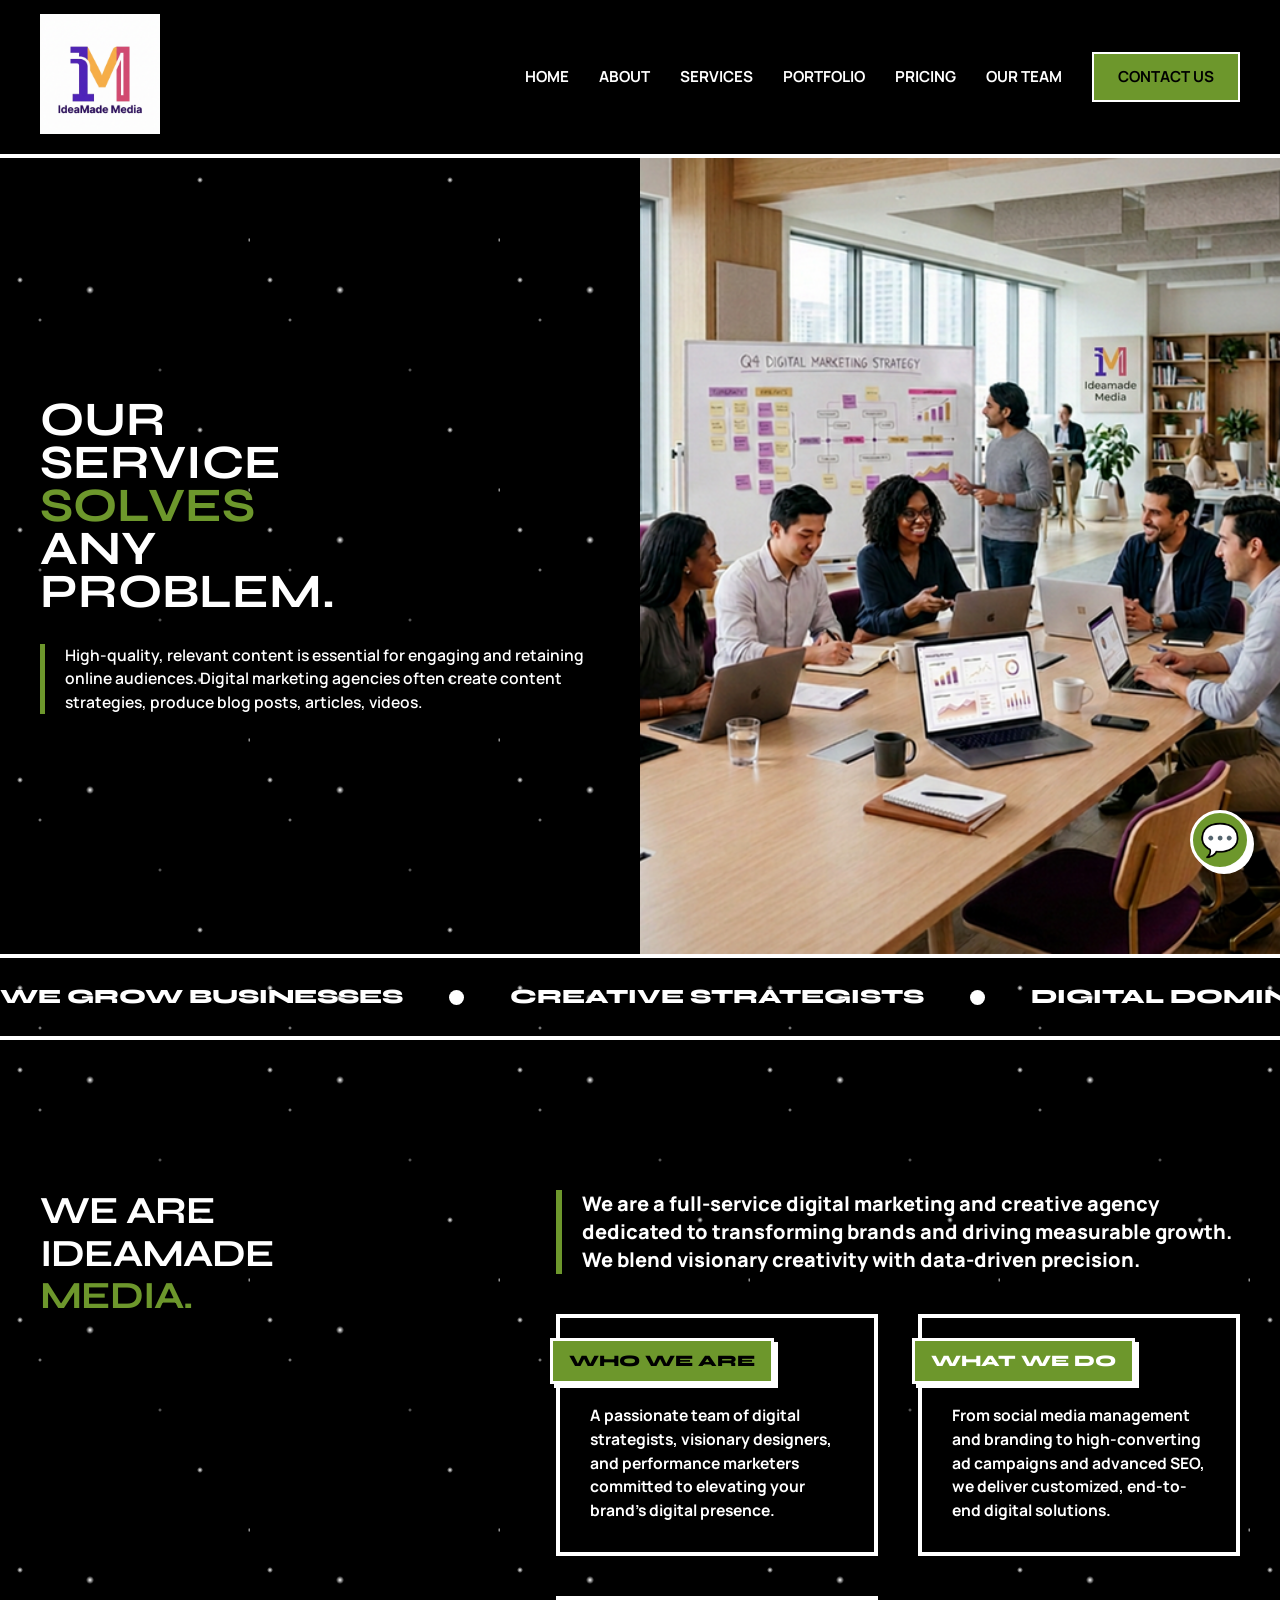
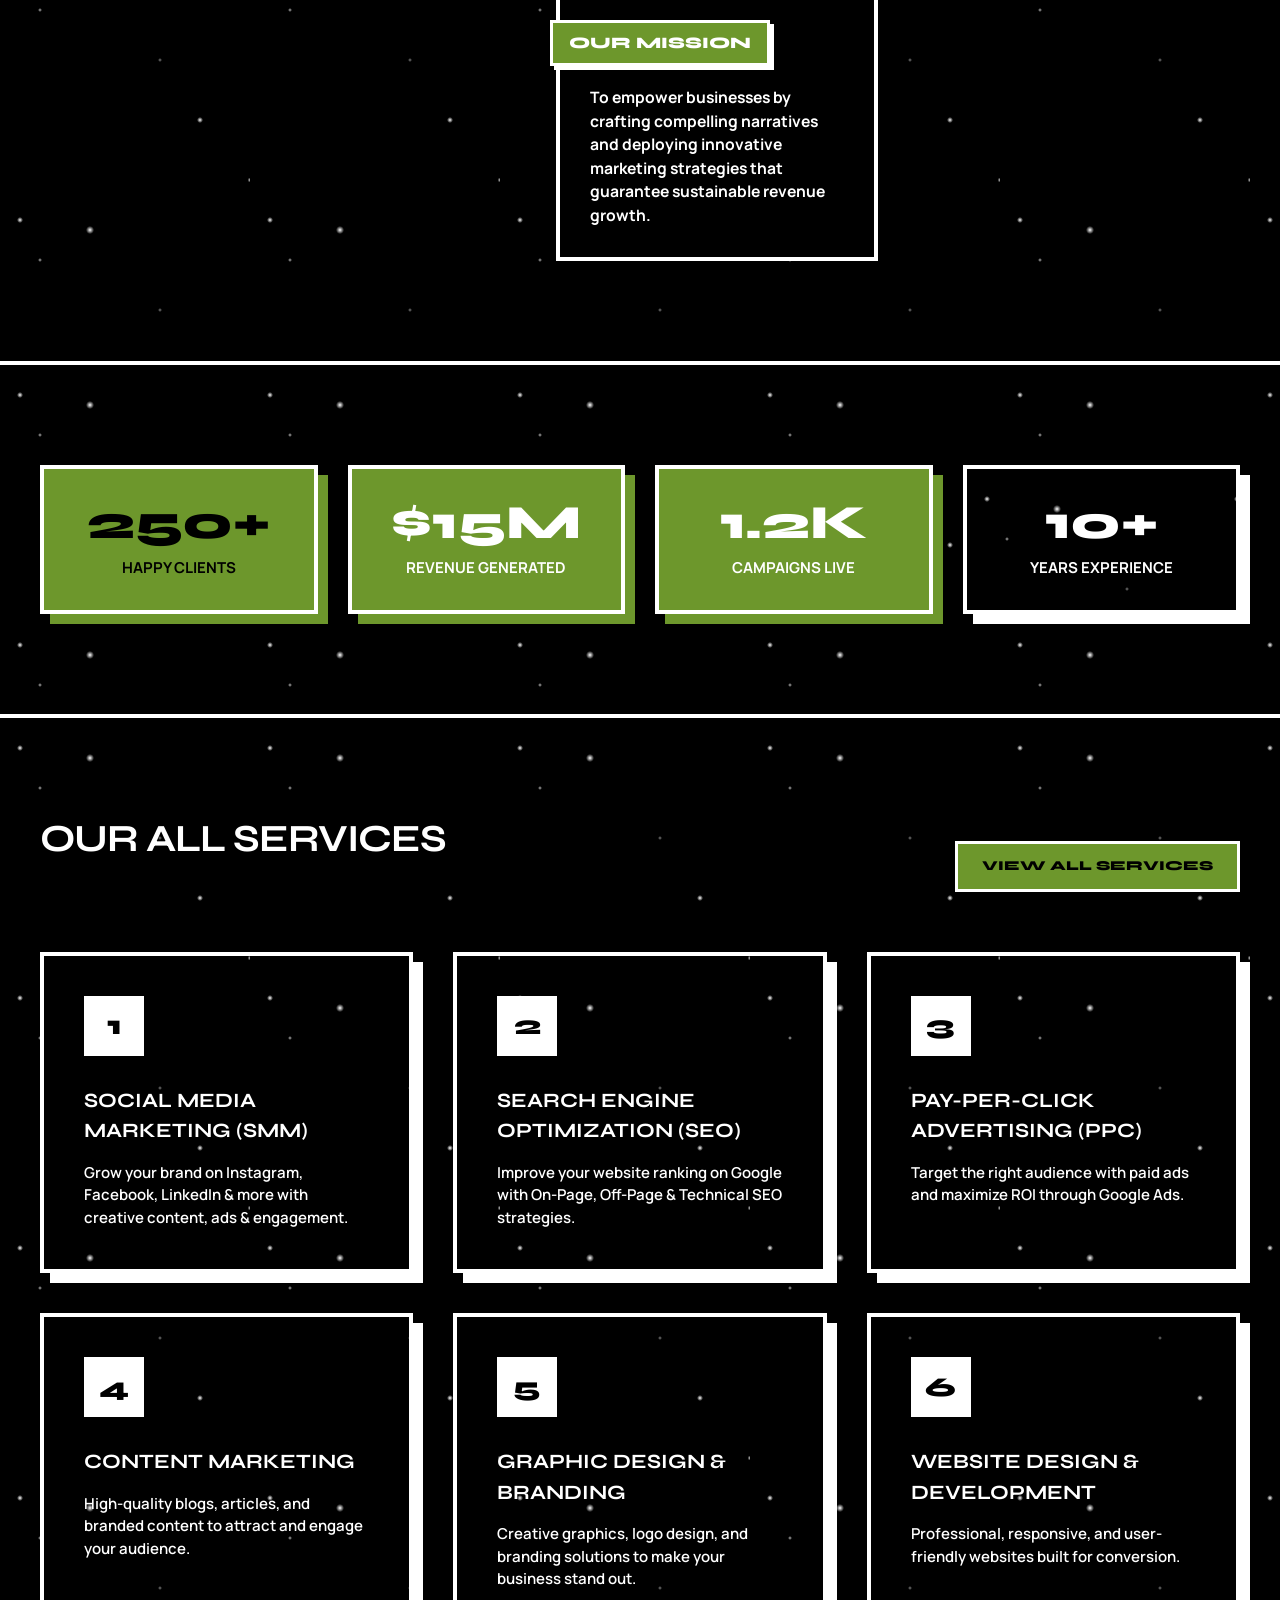
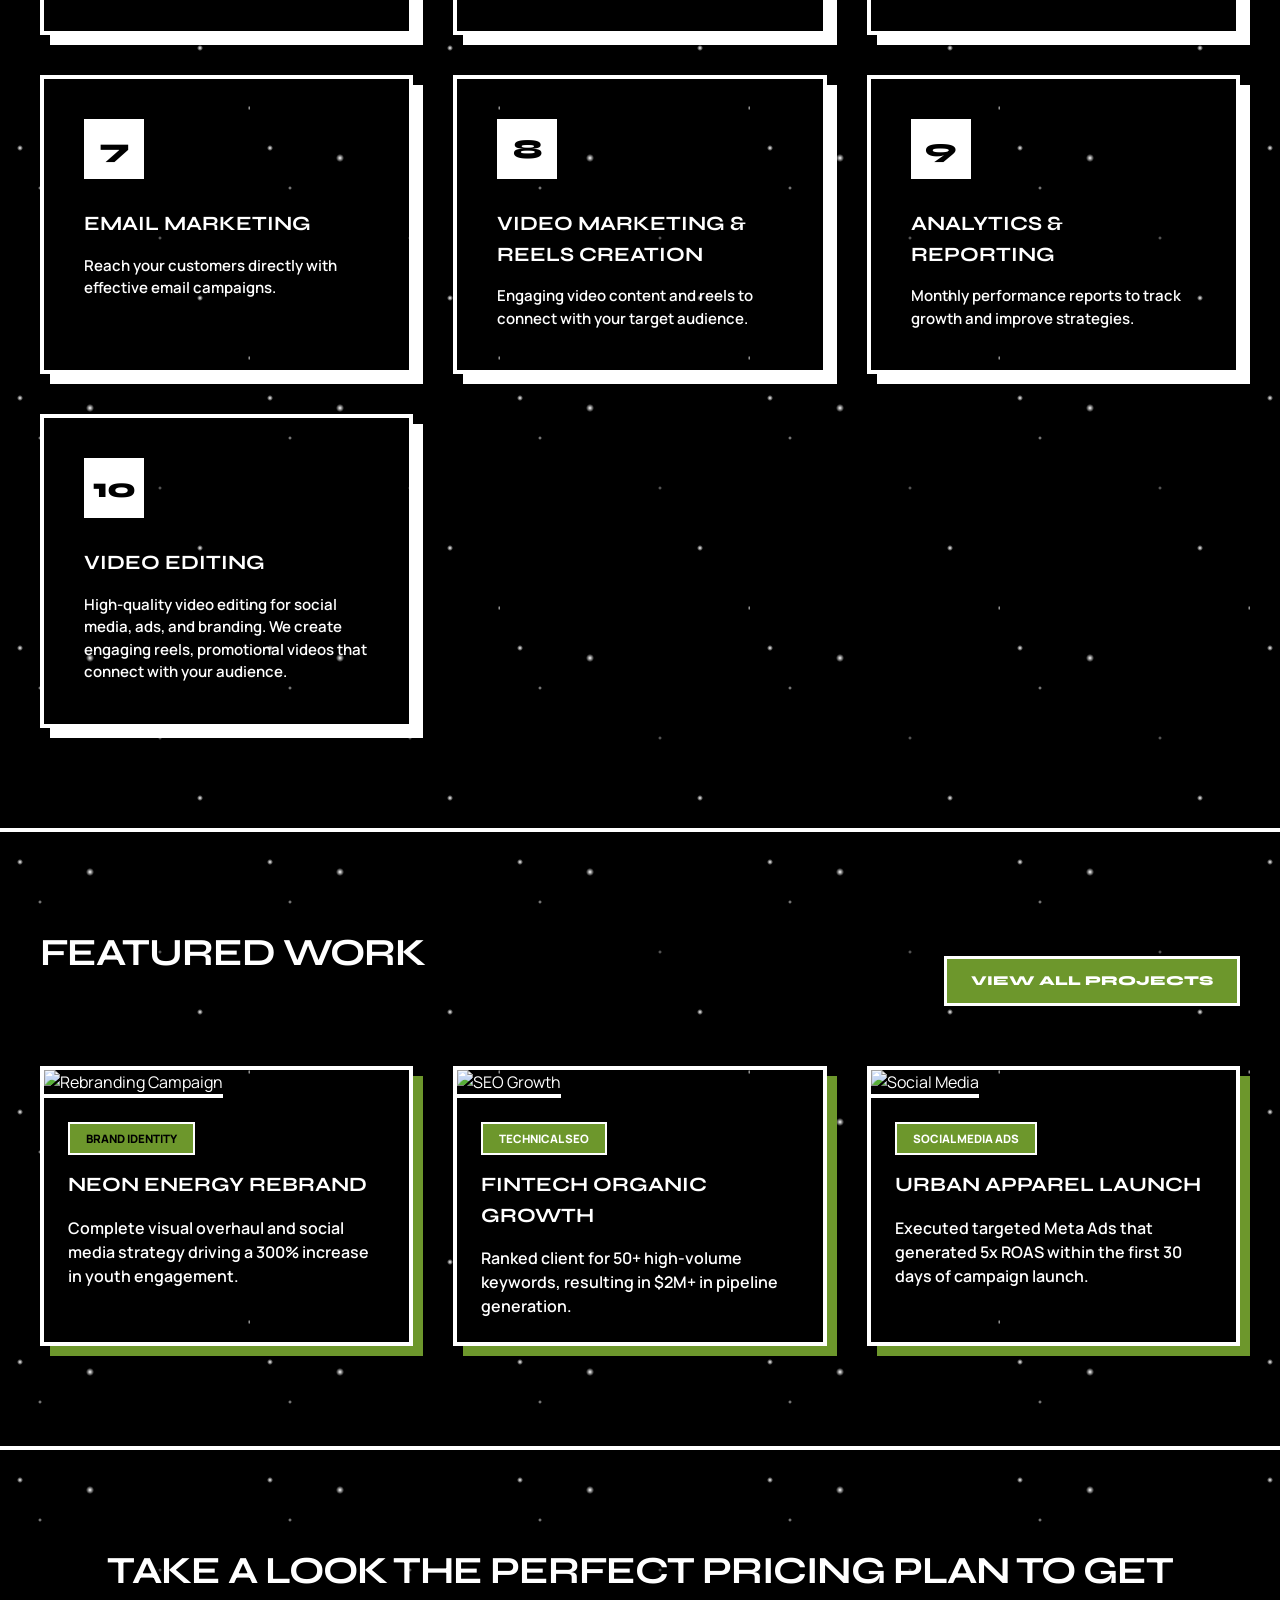
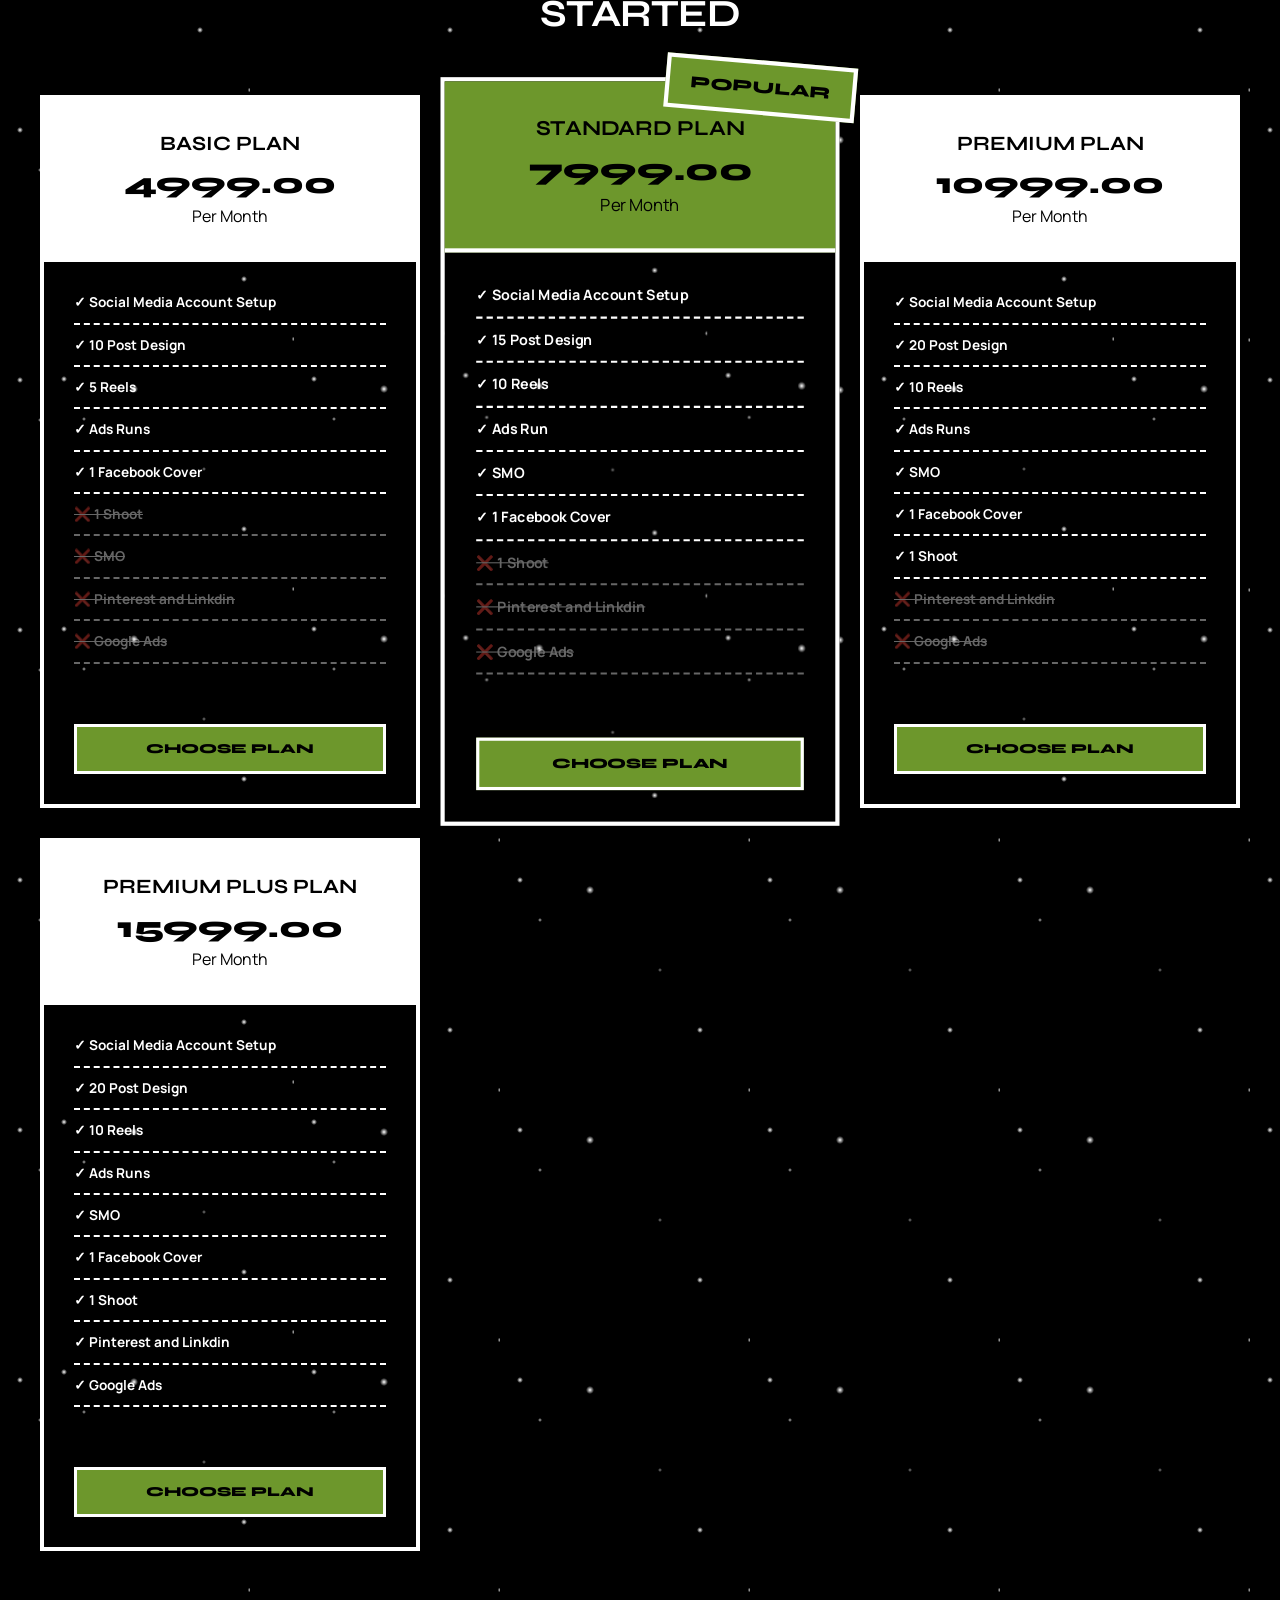
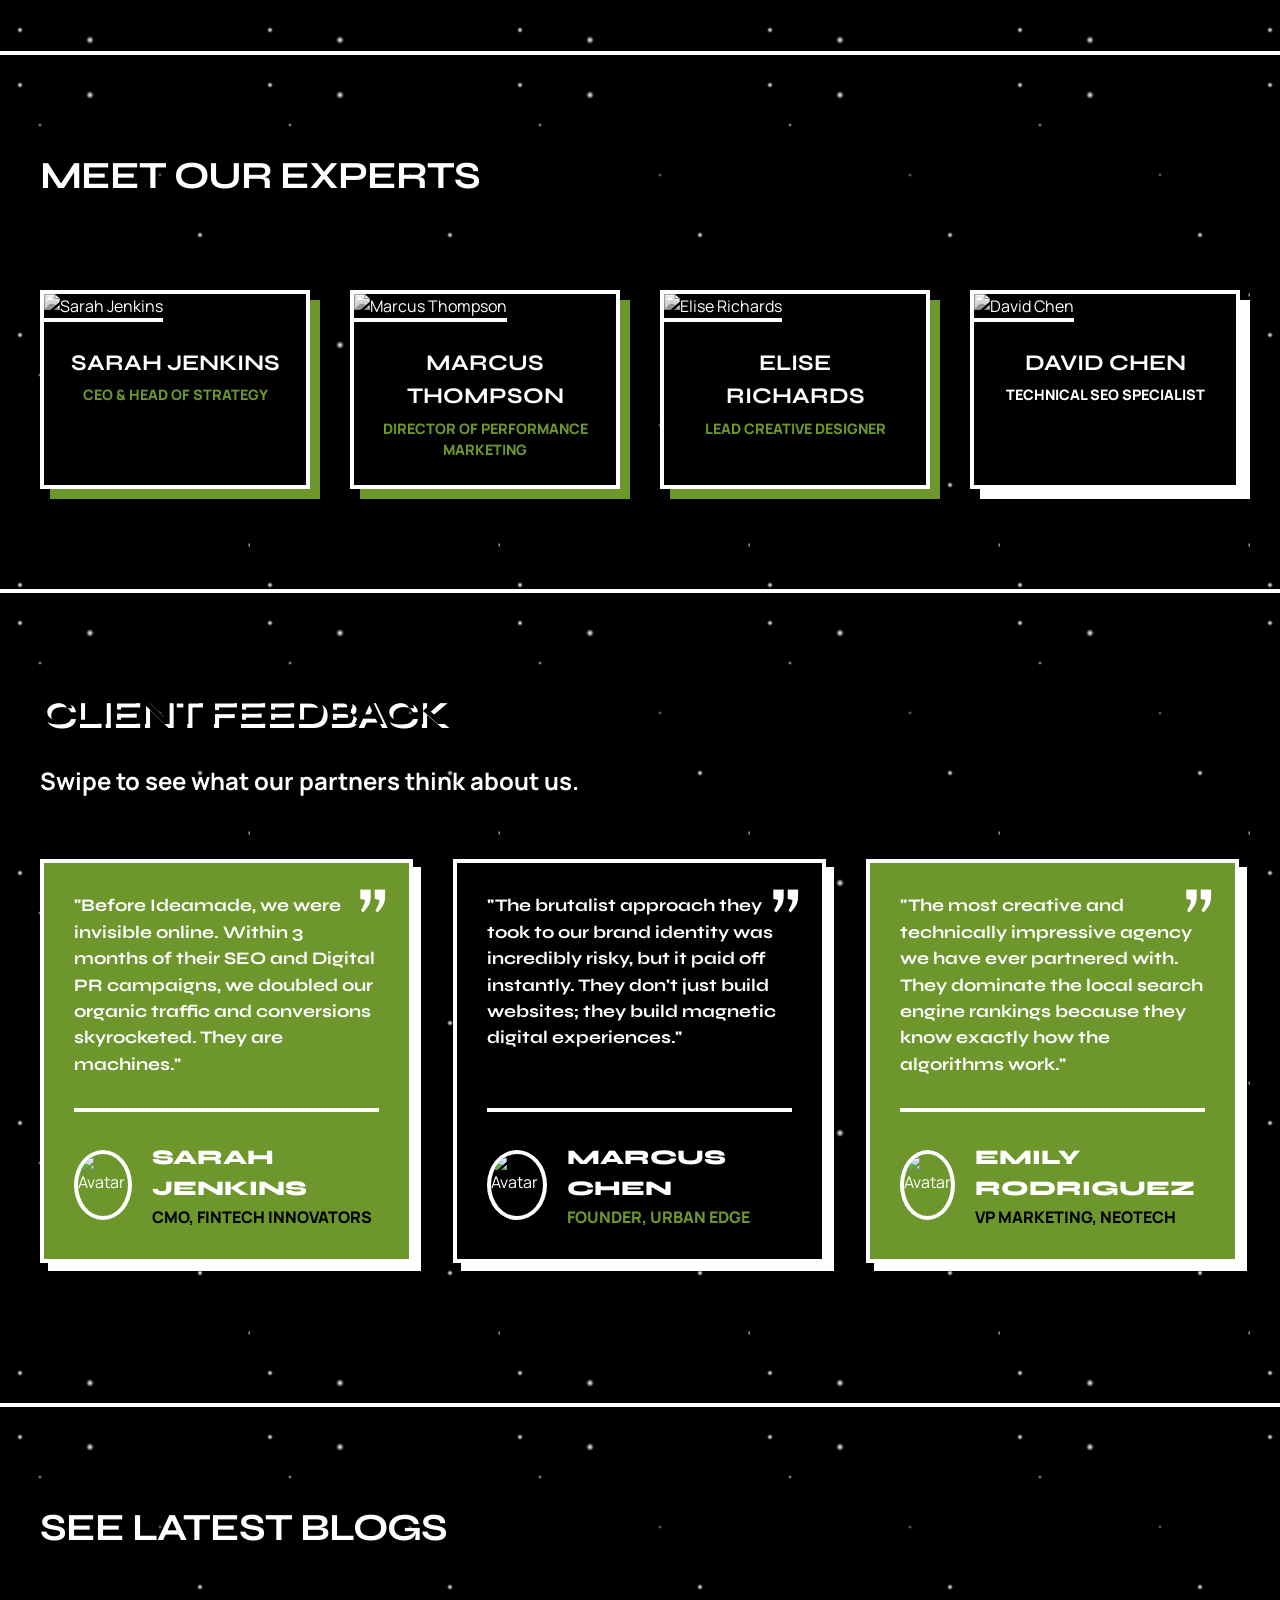
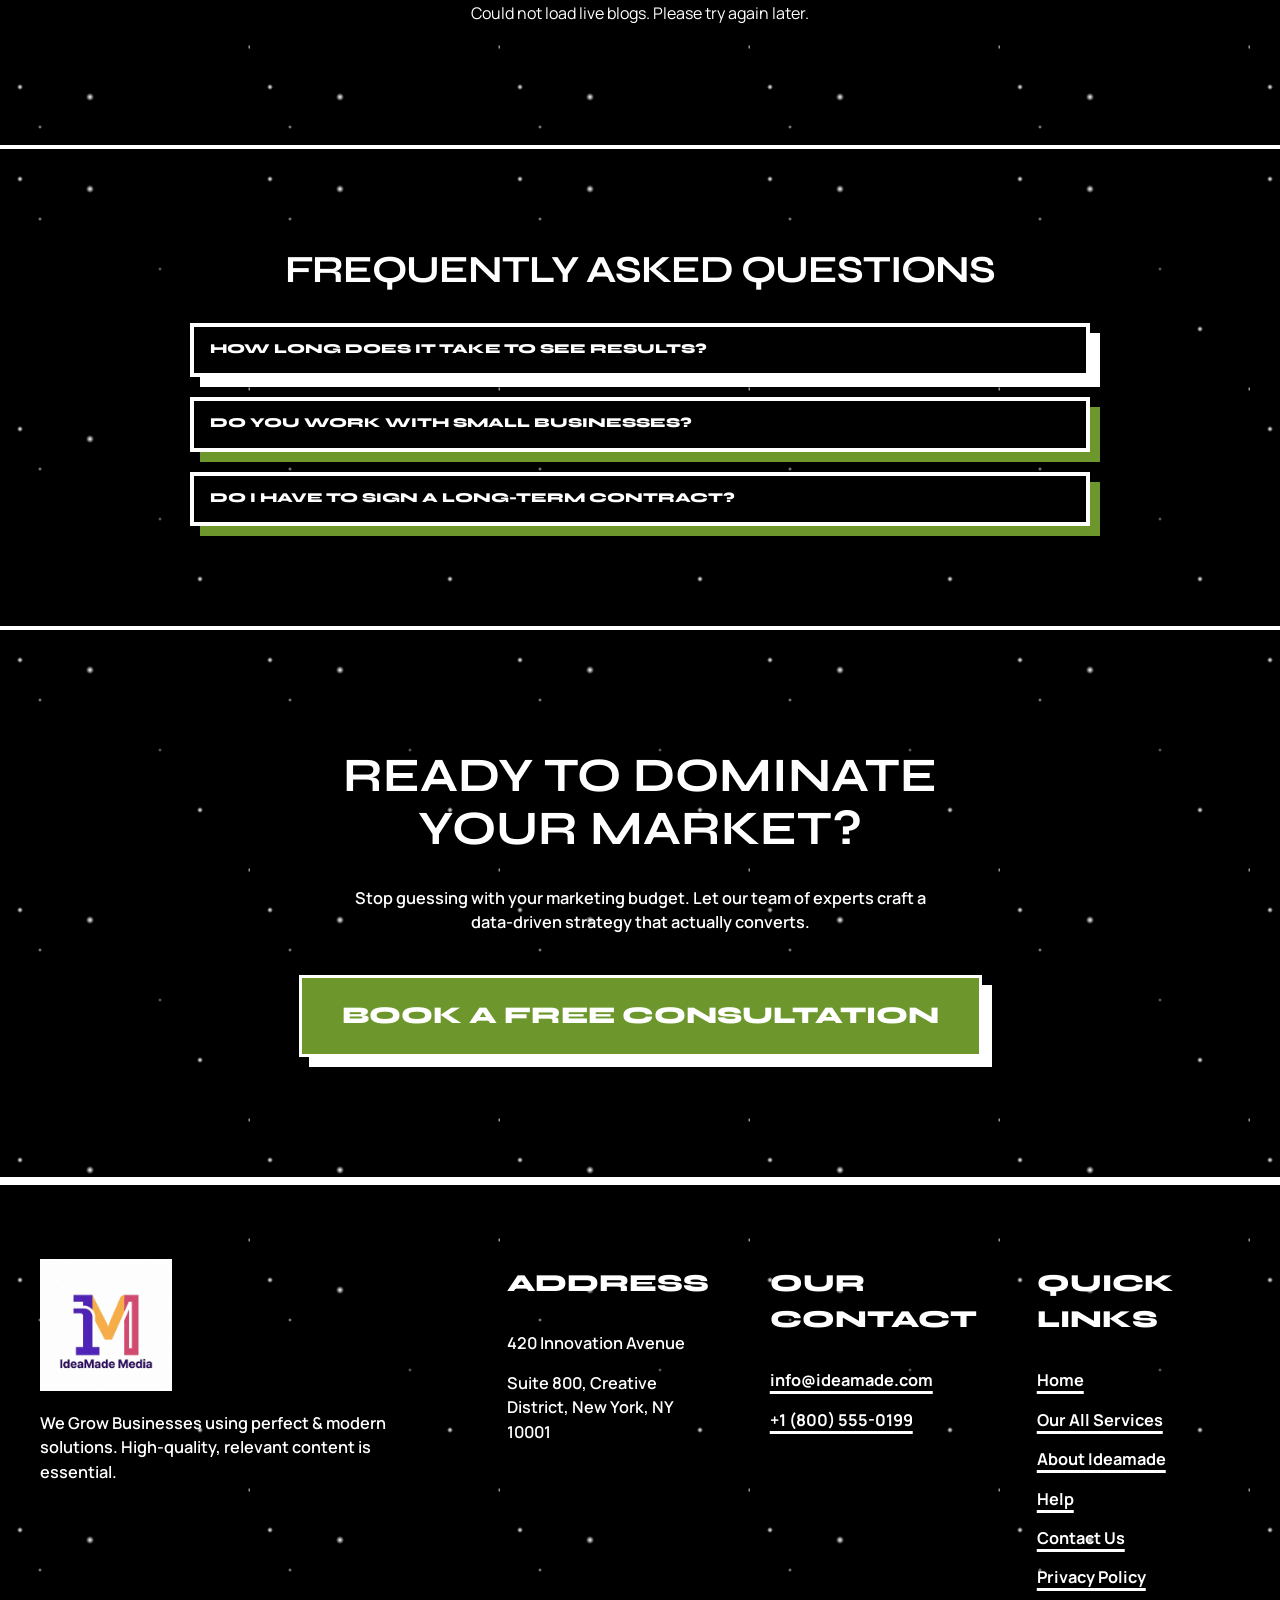
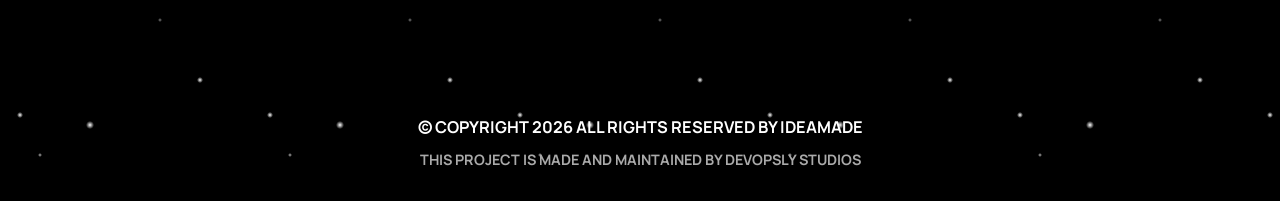
==== commit f821c585: "feat: design update with universe space theme and unified olive green color palette" ====
--- a/index.html
+++ b/index.html
@@ -1,4 +1,4 @@
-﻿<!doctype html>
+<!doctype html>
 <html lang="en">
 
 <head>
@@ -253,7 +253,7 @@
   </header>
 
   <!-- Infinite Text Marquee -->
-  <div class="marquee-wrap">
+  <div class="marquee-wrap bg-white">
     <div class="marquee">
       <span>WE GROW BUSINESSES</span>
       <span class="dot"></span>
@@ -307,7 +307,7 @@
   </section>
 
   <!-- Stats Section -->
-  <section class="stats section-pad bg-black color-white">
+  <section class="stats section-pad bg-white color-black">
     <div class="stats-grid">
       <div class="stat-box bg-purple border-black shadow-pink color-white">
         <div class="stat-number">250+</div>
@@ -335,8 +335,8 @@
       <a href="#services" class="btn-block bg-purple color-white">View All Services</a>
     </div>
     <div class="services-grid">
-      <div class="service-card shadow-purple">
-        <div class="service-num bg-purple">1</div>
+      <div class="service-card shadow-black">
+        <div class="service-num bg-black">1</div>
         <h3>Social Media Marketing (SMM)</h3>
         <p>
           Grow your brand on Instagram, Facebook, LinkedIn & more with
@@ -344,8 +344,8 @@
         </p>
       </div>
 
-      <div class="service-card shadow-pink">
-        <div class="service-num bg-pink">2</div>
+      <div class="service-card shadow-black">
+        <div class="service-num bg-black">2</div>
         <h3>Search Engine Optimization (SEO)</h3>
         <p>
           Improve your website ranking on Google with On-Page, Off-Page &
@@ -353,8 +353,8 @@
         </p>
       </div>
 
-      <div class="service-card shadow-gold">
-        <div class="service-num bg-gold">3</div>
+      <div class="service-card shadow-black">
+        <div class="service-num bg-black">3</div>
         <h3>Pay-Per-Click Advertising (PPC)</h3>
         <p>
           Target the right audience with paid ads and maximize ROI through
@@ -371,8 +371,8 @@
         </p>
       </div>
 
-      <div class="service-card shadow-purple">
-        <div class="service-num bg-purple">5</div>
+      <div class="service-card shadow-black">
+        <div class="service-num bg-black">5</div>
         <h3>Graphic Design & Branding</h3>
         <p>
           Creative graphics, logo design, and branding solutions to make your
@@ -380,8 +380,8 @@
         </p>
       </div>
 
-      <div class="service-card shadow-pink">
-        <div class="service-num bg-pink">6</div>
+      <div class="service-card shadow-black">
+        <div class="service-num bg-black">6</div>
         <h3>Website Design & Development</h3>
         <p>
           Professional, responsive, and user-friendly websites built for
@@ -389,8 +389,8 @@
         </p>
       </div>
 
-      <div class="service-card shadow-gold">
-        <div class="service-num bg-gold">7</div>
+      <div class="service-card shadow-black">
+        <div class="service-num bg-black">7</div>
         <h3>Email Marketing</h3>
         <p>
           Reach your customers directly with effective email campaigns.
@@ -406,16 +406,16 @@
         </p>
       </div>
 
-      <div class="service-card shadow-purple">
-        <div class="service-num bg-purple">9</div>
+      <div class="service-card shadow-black">
+        <div class="service-num bg-black">9</div>
         <h3>Analytics & Reporting</h3>
         <p>
           Monthly performance reports to track growth and improve strategies.
         </p>
       </div>
 
-      <div class="service-card shadow-pink">
-        <div class="service-num bg-pink">10</div>
+      <div class="service-card shadow-black">
+        <div class="service-num bg-black">10</div>
         <h3>Video Editing</h3>
         <p>
           High-quality video editing for social media, ads, and branding. We
@@ -469,7 +469,7 @@
   </section>
 
   <!-- Pricing -->
-  <section id="pricing" class="pricing section-pad bg-gold">
+  <section id="pricing" class="pricing section-pad bg-white">
     <h2 class="huge-text text-center">
       TAKE A LOOK THE PERFECT PRICING PLAN TO GET STARTED
     </h2>
@@ -605,7 +605,7 @@
   </section>
 
   <!-- Testimonials -->
-  <section class="testimonials section-pad bg-purple"
+  <section class="testimonials section-pad bg-white"
     style="padding: 100px 0 100px 0; border-bottom: 4px solid var(--black); overflow: hidden;">
 
     <div class="testimo-head" style="padding: 0 40px; margin-bottom: 60px;">
@@ -749,7 +749,7 @@
   </section>
 
   <!-- FAQ Section -->
-  <section class="faq section-pad bg-gold">
+  <section class="faq section-pad bg-white">
     <h2 class="huge-text text-center">FREQUENTLY ASKED QUESTIONS</h2>
     <div class="faq-grid">
       <div class="faq-item shadow-black">
@@ -773,8 +773,7 @@
 
 
   <!-- Final CTA -->
-  <section class="cta-section bg-purple color-white"
-    style="background-image: radial-gradient(var(--black) 2px, transparent 2px); background-size: 30px 30px;">
+  <section class="cta-section bg-white color-black">
     <h2 class="cta-title">READY TO DOMINATE<br>YOUR MARKET?</h2>
     <p class="cta-subtitle">Stop guessing with your marketing budget. Let our team of experts craft a data-driven
       strategy that actually converts.</p>
@@ -820,7 +819,7 @@
       </div>
     </div>
 
-    <div class="footer-bottom bg-black color-white">
+    <div class="footer-bottom bg-white color-black">
       <p>© Copyright 2026 All Rights Reserved by Ideamade</p>
       <p style="margin-top: 10px; font-size: 0.9rem; color: #aaa;">This project is made and maintained by Devopsly
         Studios</p>
--- a/css/style.css
+++ b/css/style.css
@@ -1,12 +1,12 @@
-﻿:root {
+:root {
   --white: #000000;
   /* Deep Space Black */
   --black: #ffffff;
   /* White Stars, text, borders, shadows */
-  --purple: #1A2412;
-  /* Deep Olive Layering */
-  --pink: #344820;
-  /* Mid Olive Layering */
+  --purple: #6D972C;
+  /* Primary Olive Green */
+  --pink: #6D972C;
+  /* Primary Olive Green */
   --gold: #6D972C;
   /* Highlight Olive Green */
 
@@ -283,7 +283,6 @@
 .marquee-wrap {
   padding: 24px 0;
   border-bottom: 4px solid var(--black);
-  background: var(--gold);
   overflow: hidden;
   white-space: nowrap;
 }
@@ -559,7 +558,7 @@
   font-family: var(--font-display);
   font-size: 6rem;
   color: var(--black);
-  opacity: 0.1;
+  opacity: 1;
   line-height: 1;
 }
 
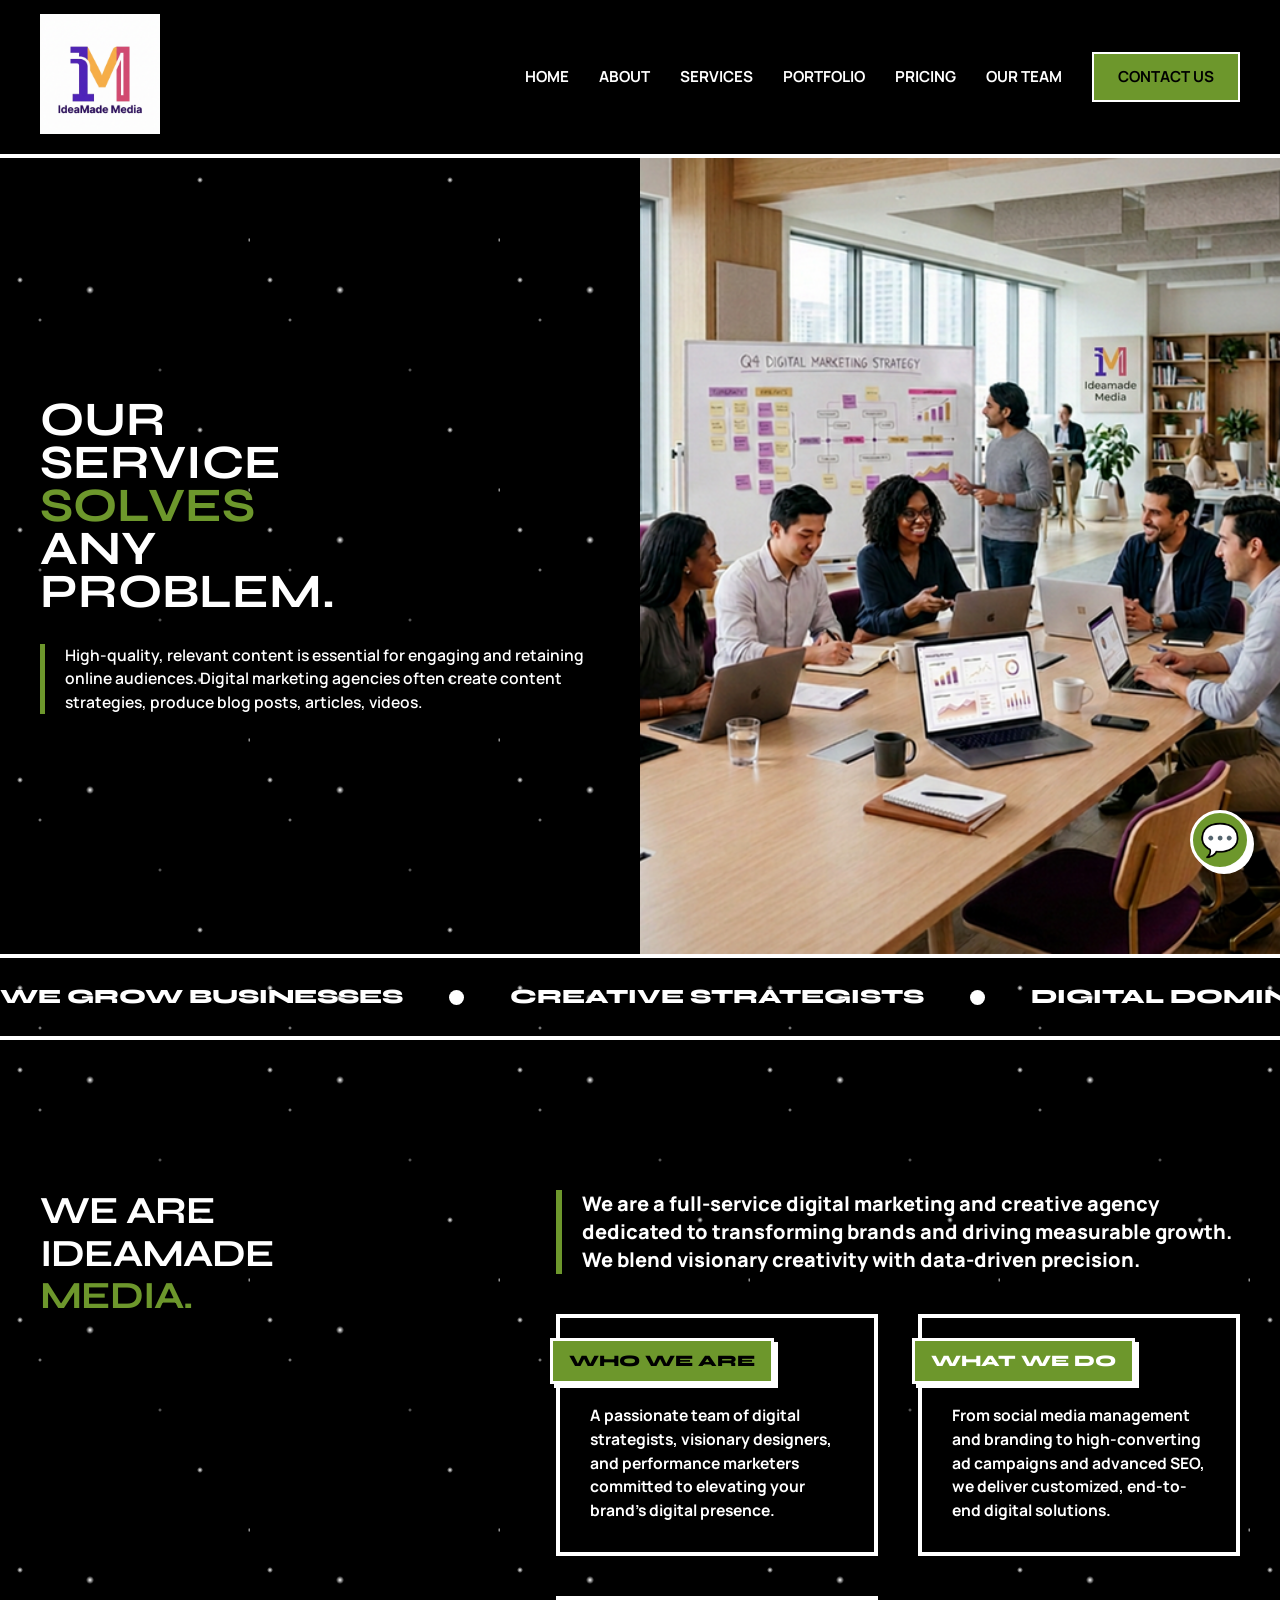
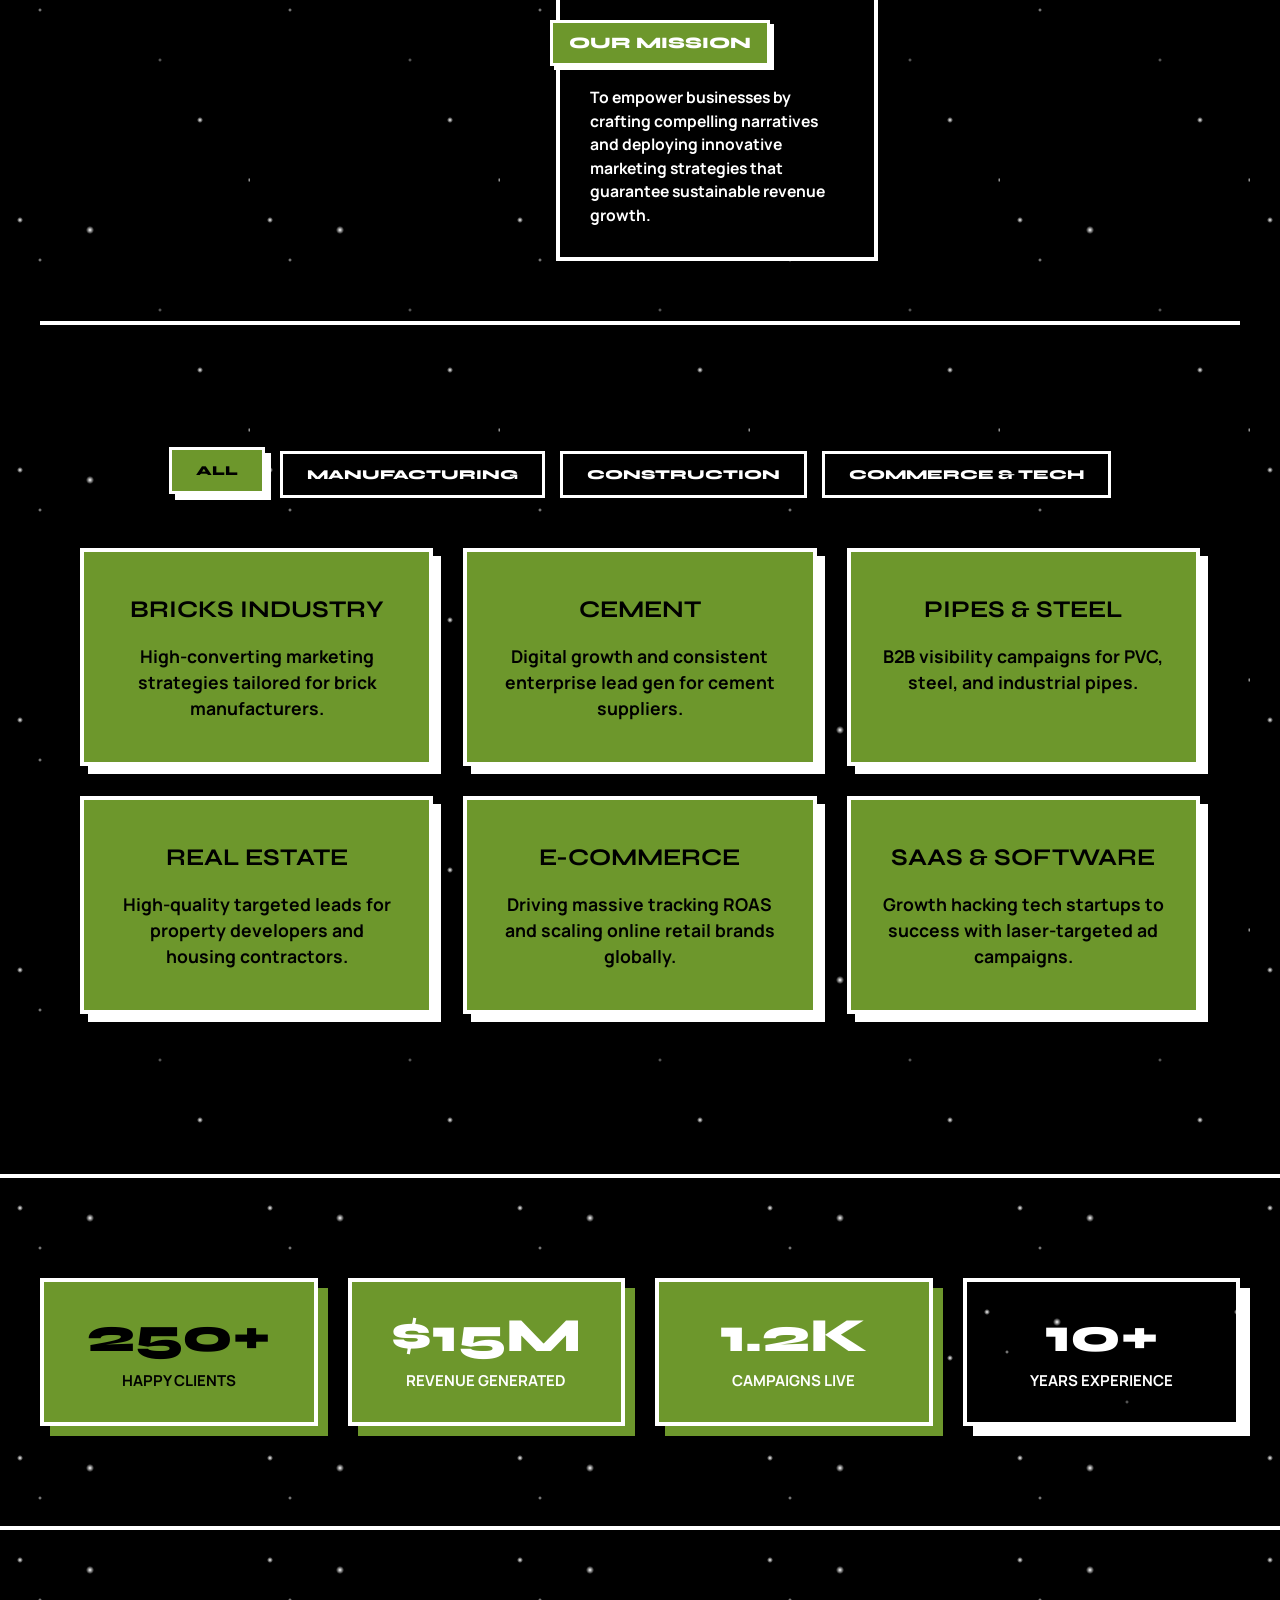
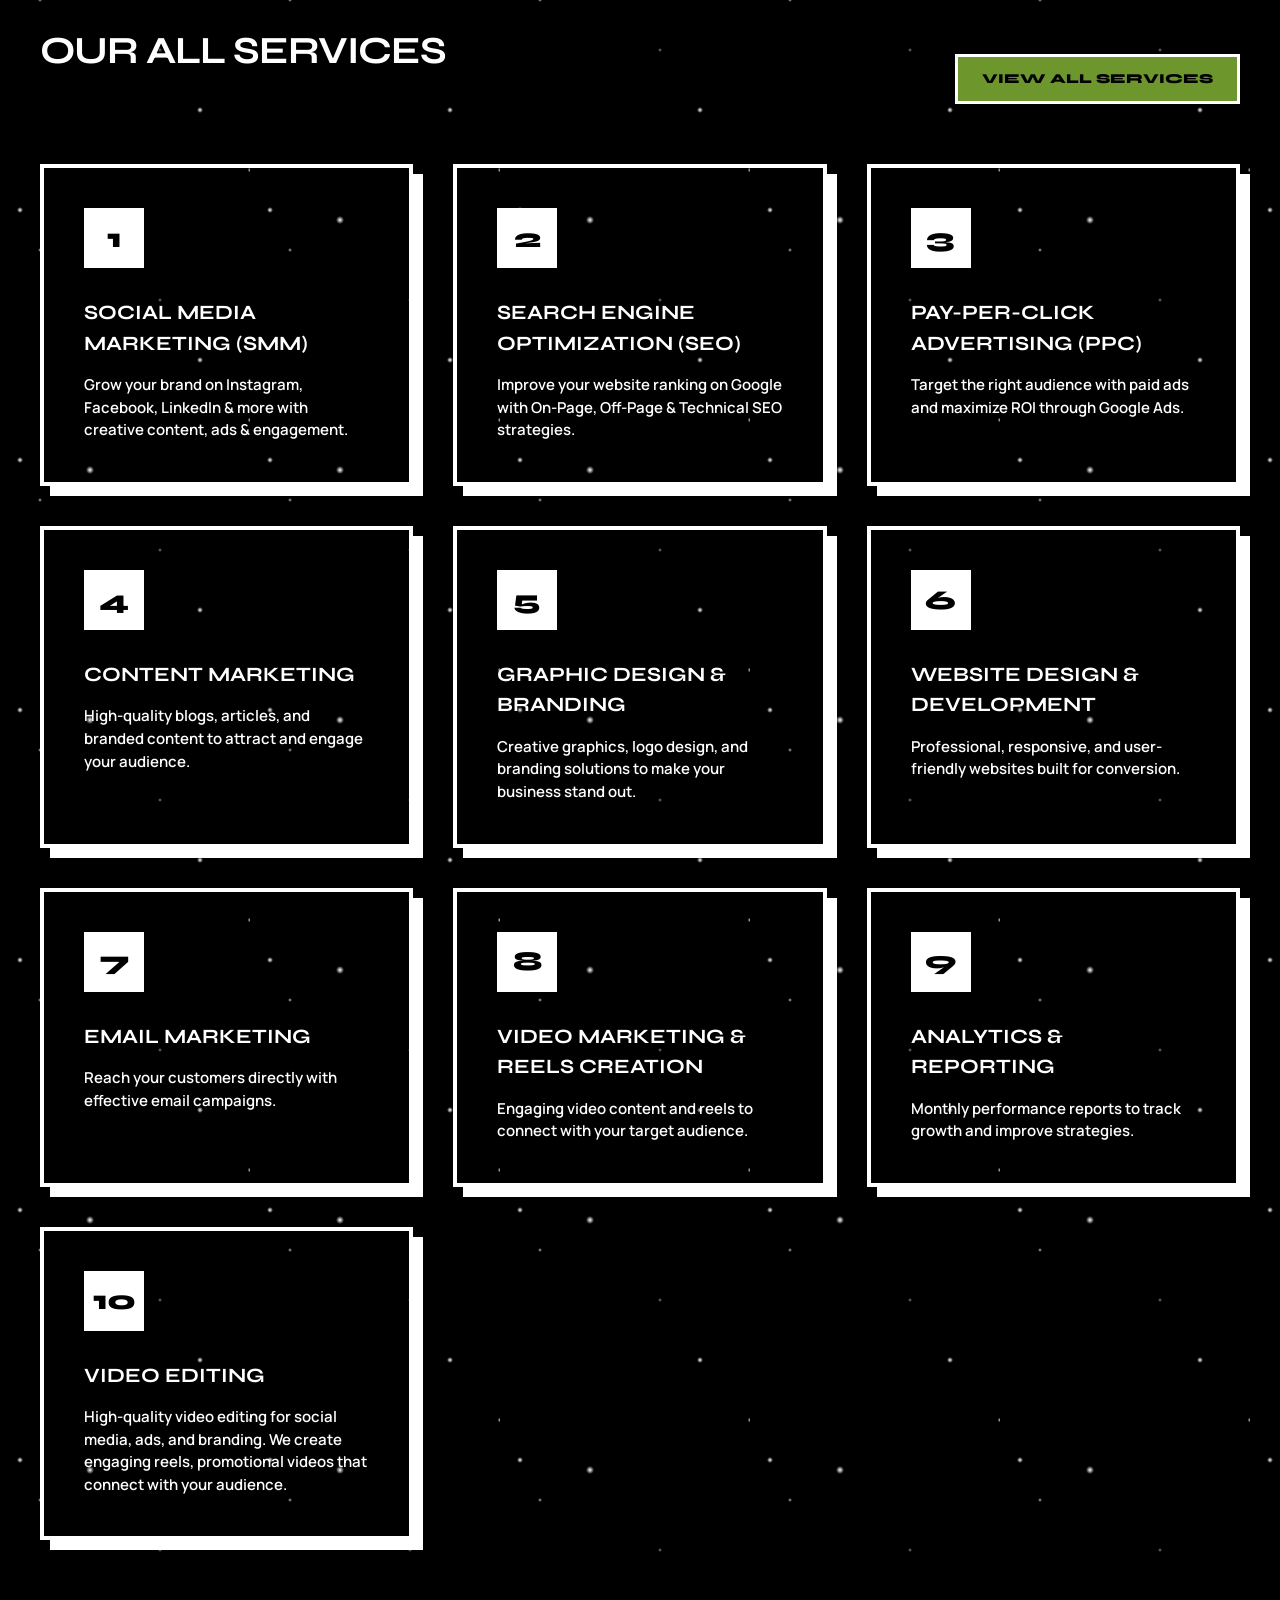
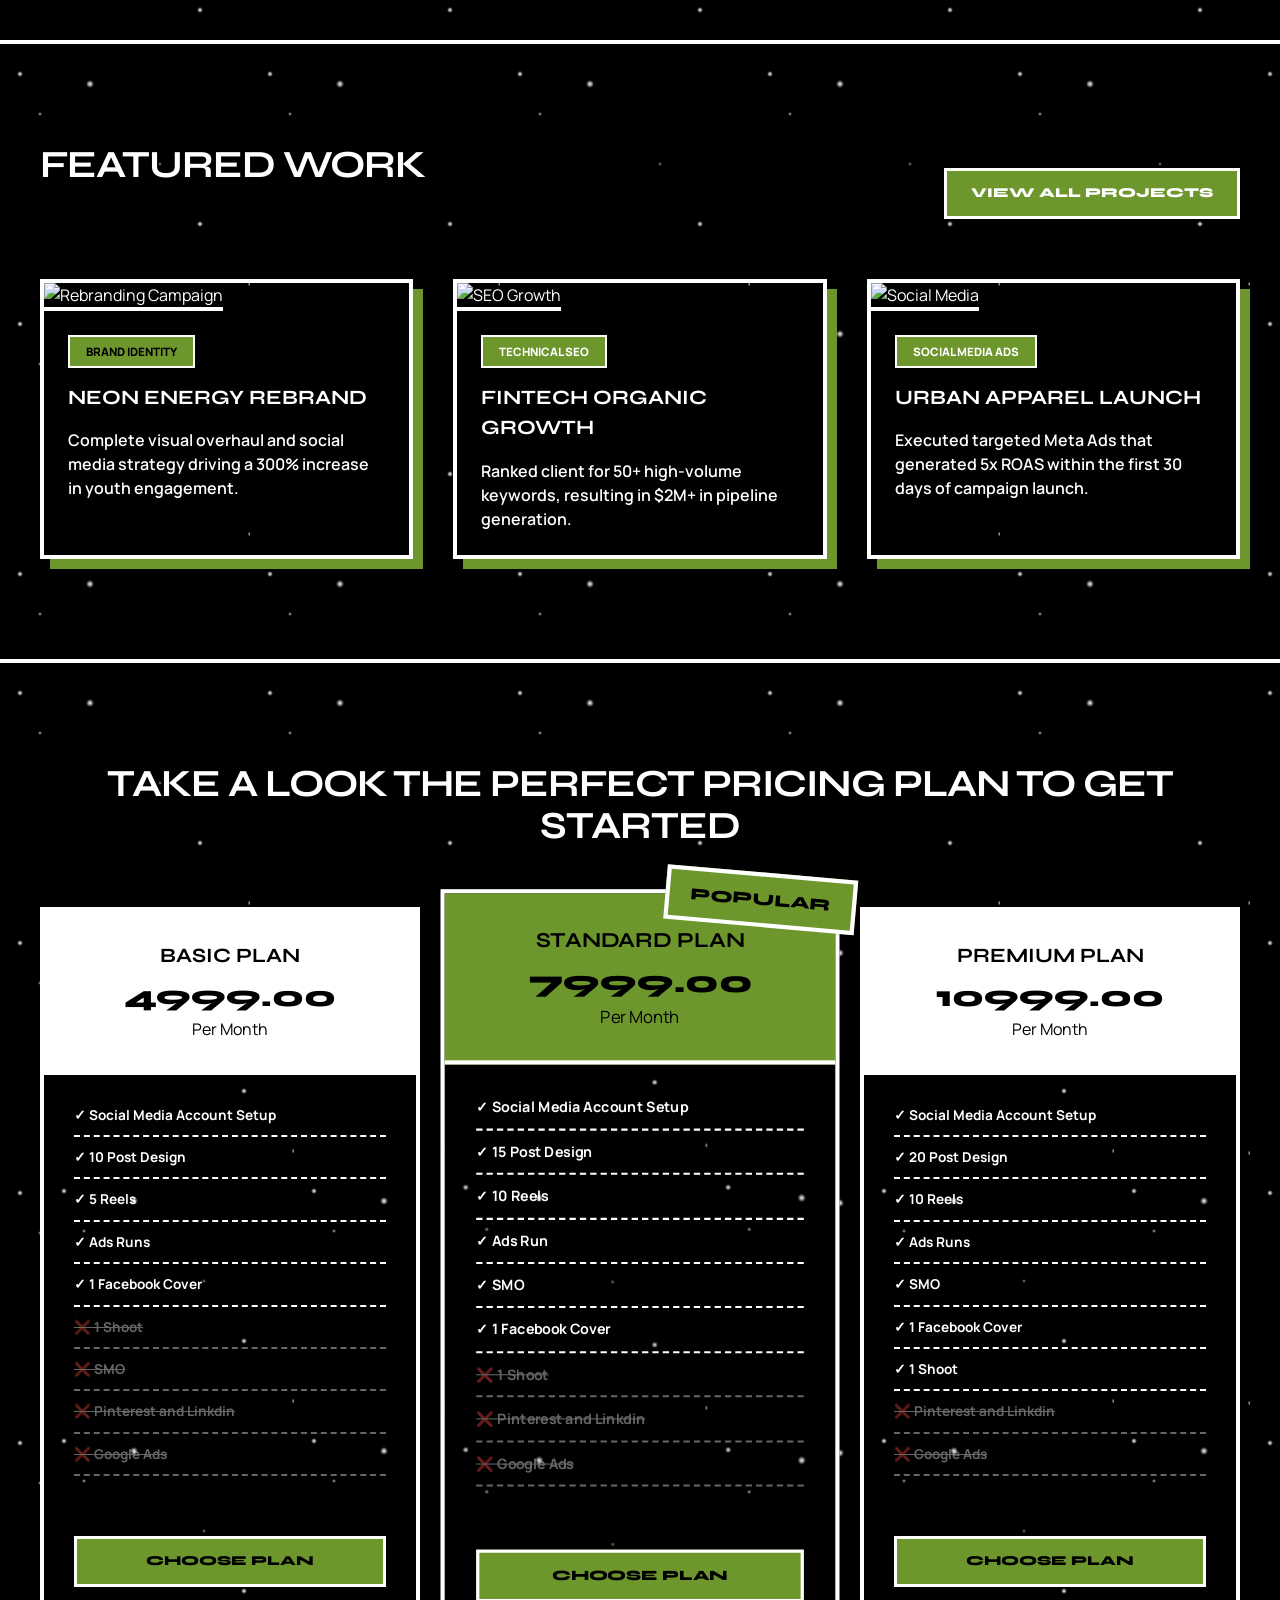
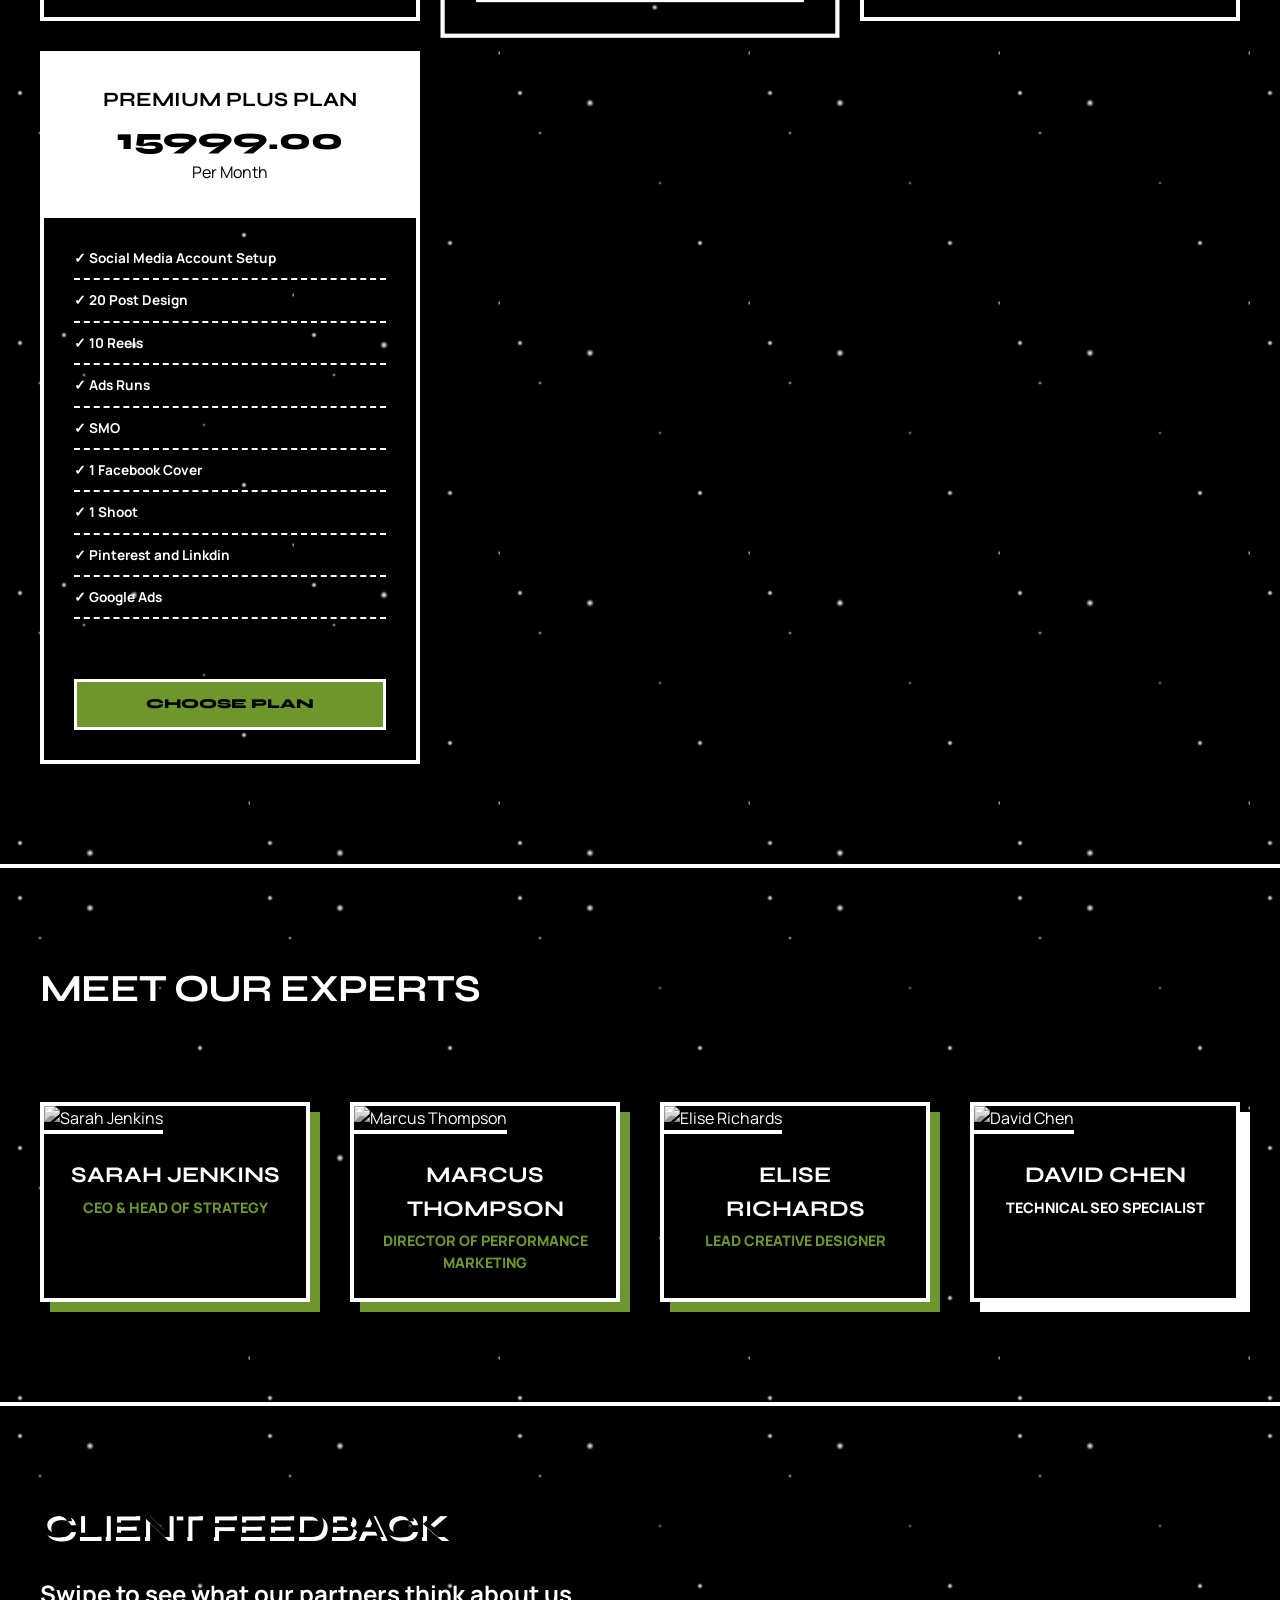
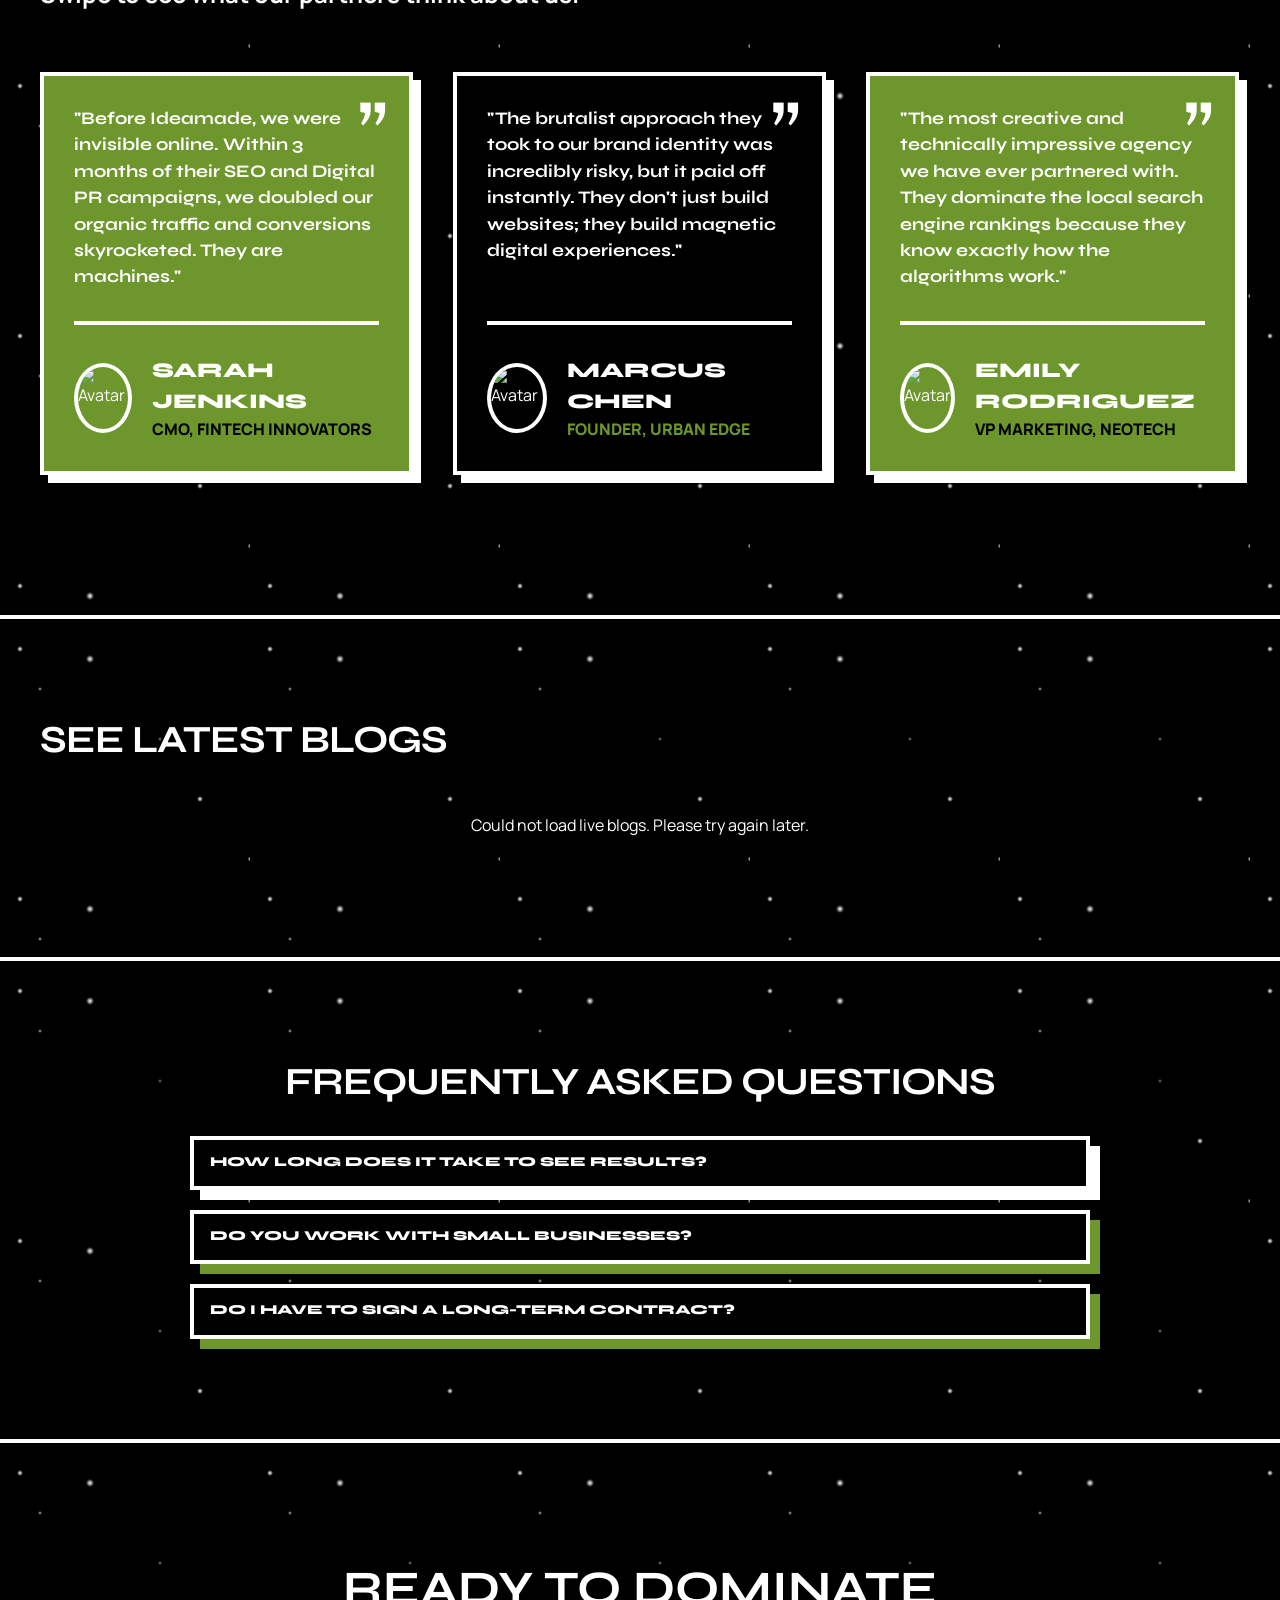
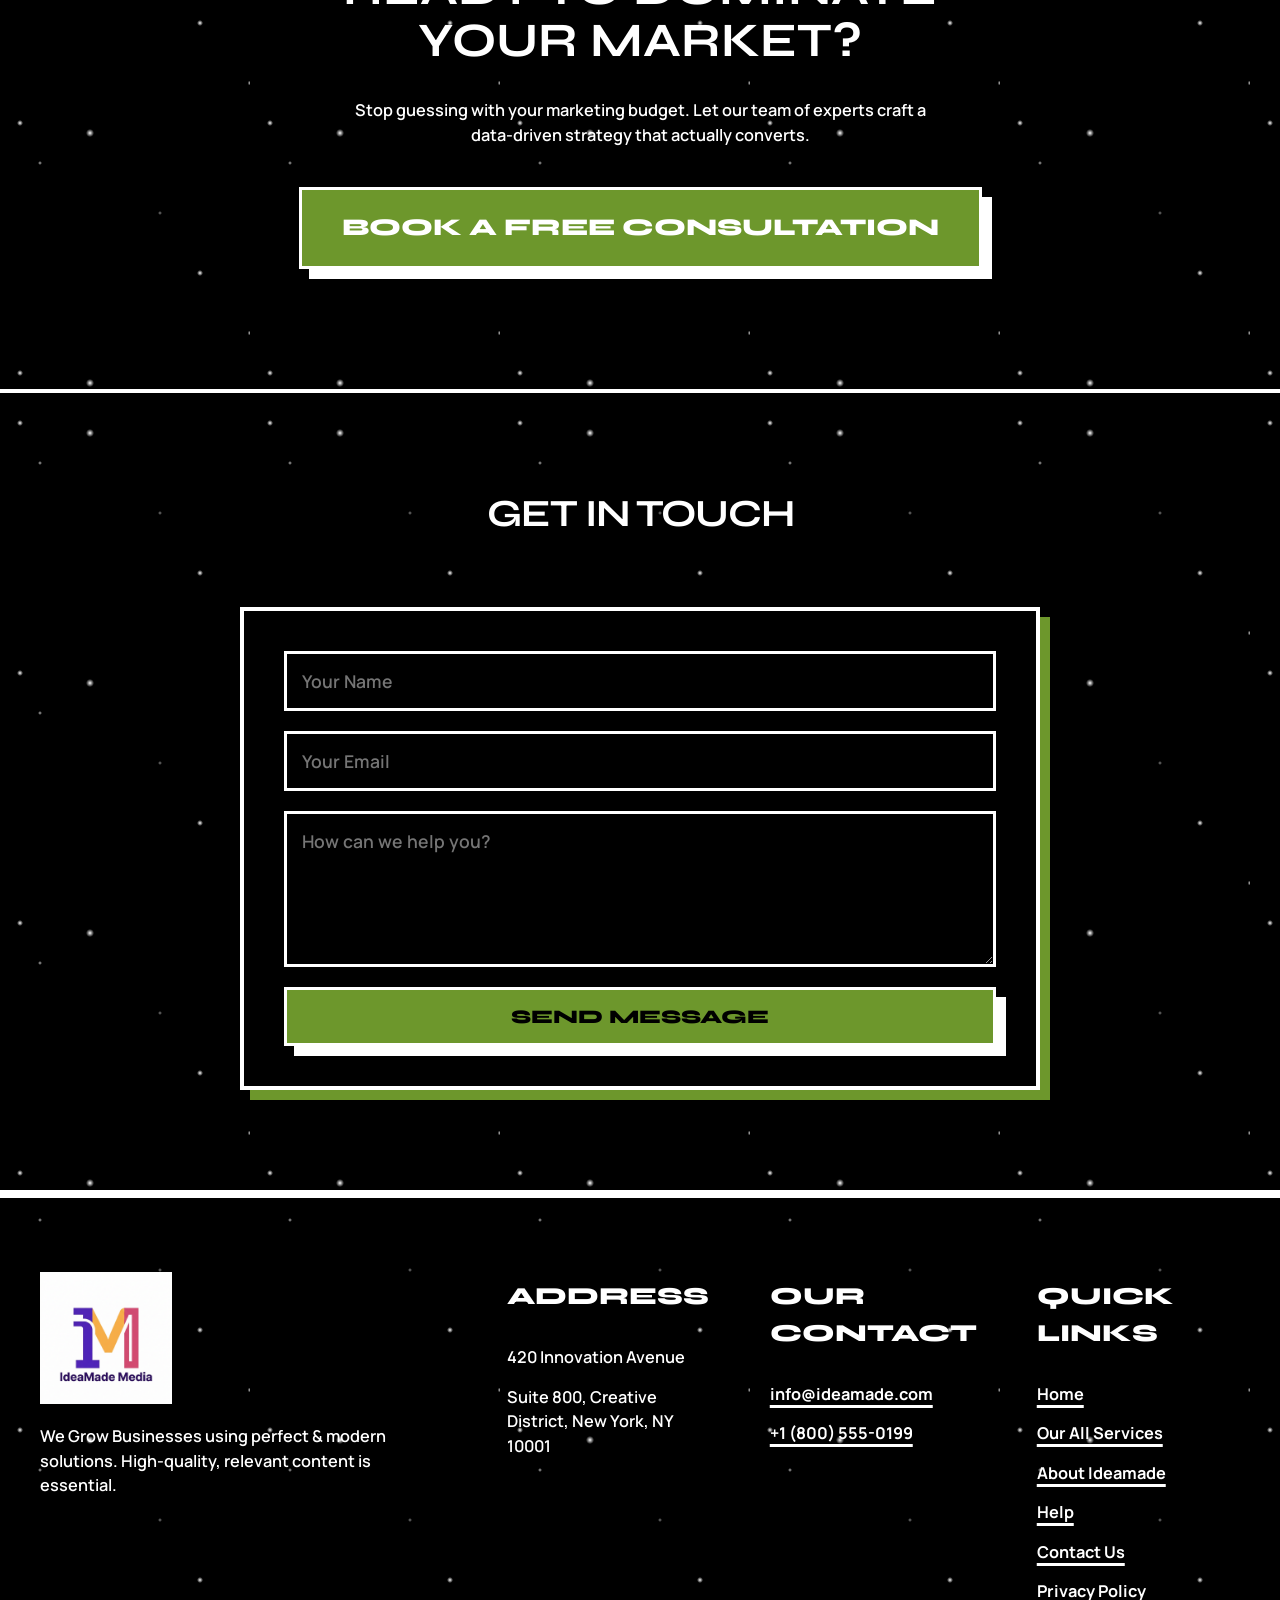
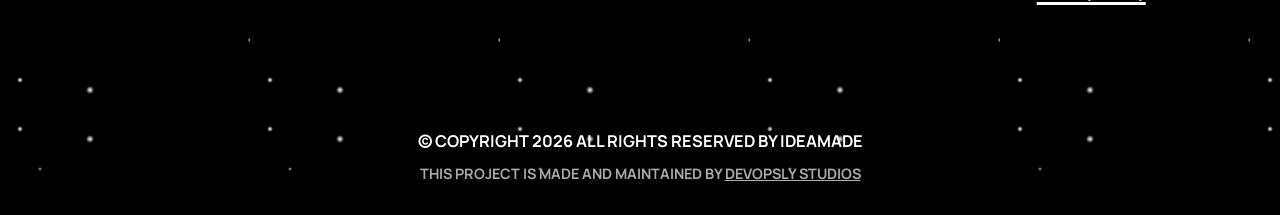
==== commit b13e4e04: "Update Devopsly Studios footer link" ====
--- a/index.html
+++ b/index.html
@@ -304,6 +304,117 @@
         </div>
       </div>
     </div>
+    
+    <!-- Industries Section with Sorting Animation -->
+    <div class="industries-interactive" style="border-top: 4px solid var(--black); margin-top: 60px; padding: 60px 0;">
+      <h3 class="huge-text text-center color-white" style="font-size: 2rem; margin-bottom: 30px;">INDUSTRIES WE SERVE</h3>
+      
+      <!-- Filter Buttons -->
+      <div class="industry-filters" style="display: flex; justify-content: center; gap: 15px; flex-wrap: wrap; margin-bottom: 50px; padding: 0 20px;">
+        <button class="btn-block filter-btn active" onclick="filterIndustries(event, 'all')">ALL</button>
+        <button class="btn-block filter-btn" onclick="filterIndustries(event, 'manufacturing')">MANUFACTURING</button>
+        <button class="btn-block filter-btn" onclick="filterIndustries(event, 'construction')">CONSTRUCTION</button>
+        <button class="btn-block filter-btn" onclick="filterIndustries(event, 'tech')">COMMERCE & TECH</button>
+      </div>
+
+      <!-- Grid -->
+      <div class="industry-grid" style="display: grid; grid-template-columns: repeat(auto-fit, minmax(300px, 1fr)); gap: 30px; padding: 0 40px;">
+        
+        <div class="industry-card filter-item manufacturing construction" style="border: 4px solid var(--black); padding: 40px 30px; text-align: center; background: var(--pink); transition: all 0.3s ease;">
+          <h4 style="font-family: var(--font-display); font-size: 1.5rem; margin-bottom: 15px; color: var(--white); text-transform: uppercase;">Bricks Industry</h4>
+          <p style="font-weight: 700; font-size: 1.1rem; color: var(--white);">High-converting marketing strategies tailored for brick manufacturers.</p>
+        </div>
+        
+        <div class="industry-card filter-item construction" style="border: 4px solid var(--black); padding: 40px 30px; text-align: center; background: var(--purple); transition: all 0.3s ease;">
+          <h4 style="font-family: var(--font-display); font-size: 1.5rem; margin-bottom: 15px; color: var(--white); text-transform: uppercase;">Cement</h4>
+          <p style="font-weight: 700; font-size: 1.1rem; color: var(--white);">Digital growth and consistent enterprise lead gen for cement suppliers.</p>
+        </div>
+
+        <div class="industry-card filter-item manufacturing construction" style="border: 4px solid var(--black); padding: 40px 30px; text-align: center; background: var(--gold); transition: all 0.3s ease;">
+          <h4 style="font-family: var(--font-display); font-size: 1.5rem; margin-bottom: 15px; color: var(--white); text-transform: uppercase;">Pipes & Steel</h4>
+          <p style="font-weight: 700; font-size: 1.1rem; color: var(--white);">B2B visibility campaigns for PVC, steel, and industrial pipes.</p>
+        </div>
+
+        <div class="industry-card filter-item construction" style="border: 4px solid var(--black); padding: 40px 30px; text-align: center; background: var(--pink); transition: all 0.3s ease;">
+          <h4 style="font-family: var(--font-display); font-size: 1.5rem; margin-bottom: 15px; color: var(--white); text-transform: uppercase;">Real Estate</h4>
+          <p style="font-weight: 700; font-size: 1.1rem; color: var(--white);">High-quality targeted leads for property developers and housing contractors.</p>
+        </div>
+
+        <div class="industry-card filter-item tech" style="border: 4px solid var(--black); padding: 40px 30px; text-align: center; background: var(--purple); transition: all 0.3s ease;">
+          <h4 style="font-family: var(--font-display); font-size: 1.5rem; margin-bottom: 15px; color: var(--white); text-transform: uppercase;">E-Commerce</h4>
+          <p style="font-weight: 700; font-size: 1.1rem; color: var(--white);">Driving massive tracking ROAS and scaling online retail brands globally.</p>
+        </div>
+
+        <div class="industry-card filter-item tech" style="border: 4px solid var(--black); padding: 40px 30px; text-align: center; background: var(--gold); transition: all 0.3s ease;">
+          <h4 style="font-family: var(--font-display); font-size: 1.5rem; margin-bottom: 15px; color: var(--white); text-transform: uppercase;">SaaS & Software</h4>
+          <p style="font-weight: 700; font-size: 1.1rem; color: var(--white);">Growth hacking tech startups to success with laser-targeted ad campaigns.</p>
+        </div>
+
+      </div>
+    </div>
+
+    <!-- Styles and JS for Industry Sorting Animation -->
+    <style>
+      .filter-btn {
+        background: var(--white);
+        color: var(--black);
+        transition: all 0.3s ease;
+      }
+      .filter-btn:hover {
+        transform: translateY(-4px);
+        box-shadow: 6px 6px 0 var(--black);
+        background: var(--pink);
+      }
+      .filter-btn.active {
+        background: var(--gold);
+        color: var(--white);
+        transform: translateY(-4px);
+        box-shadow: 6px 6px 0 var(--black);
+      }
+      .industry-card {
+        box-shadow: 8px 8px 0 var(--black);
+        opacity: 1;
+        transform: scale(1);
+      }
+      .industry-card:hover {
+        transform: translate(-5px, -5px) !important;
+        box-shadow: 12px 12px 0 var(--black) !important;
+      }
+    </style>
+    <script>
+      function filterIndustries(event, category) {
+        // Update styling for the buttons safely using the passed event
+        const buttons = document.querySelectorAll('.filter-btn');
+        buttons.forEach(btn => btn.classList.remove('active'));
+        if(event && event.currentTarget) {
+           event.currentTarget.classList.add('active');
+        }
+
+        // Execute grid sorting animation
+        const cards = document.querySelectorAll('.industry-card');
+        
+        cards.forEach(card => {
+          card.style.opacity = '0';
+          card.style.transform = 'scale(0.8)';
+        });
+
+        setTimeout(() => {
+          cards.forEach(card => {
+            if (category === 'all' || card.classList.contains(category)) {
+              card.style.display = 'block';
+              // Force reflow
+              void card.offsetWidth;
+              setTimeout(() => {
+                card.style.opacity = '1';
+                card.style.transform = 'scale(1)';
+              }, 50);
+            } else {
+              card.style.display = 'none';
+            }
+          });
+        }, 300);
+      }
+    </script>
   </section>
 
   <!-- Stats Section -->
@@ -781,8 +892,23 @@
       style="font-size: 1.5rem; padding: 20px 40px;">BOOK A FREE CONSULTATION</a>
   </section>
 
+  <!-- Contact Form Section -->
+  <section id="contact" class="contact-section section-pad bg-white">
+    <div class="services-header" style="justify-content: center; text-align: center; margin-bottom: 40px;">
+      <h2 class="huge-text color-black">GET IN TOUCH</h2>
+    </div>
+    <div class="contact-grid">
+      <form id="form" class="contact-form">
+        <input type="text" name="name" placeholder="Your Name" required class="form-input">
+        <input type="email" name="email" placeholder="Your Email" required class="form-input">
+        <textarea name="message" placeholder="How can we help you?" required class="form-input" rows="5"></textarea>
+        <button type="submit" class="btn-block bg-purple color-white border-black shadow-black" style="font-size: 1.2rem; padding: 15px 30px; text-align: center; width: 100%;">SEND MESSAGE</button>
+      </form>
+    </div>
+  </section>
+
   <!-- Footer -->
-  <footer id="contact" class="footer border-top-black">
+  <footer class="footer border-top-black">
     <div class="footer-top">
       <div class="footer-col brand-col">
         <img src="images/favicon.png" alt="Ideamade" class="footer-logo" />
@@ -821,10 +947,52 @@
 
     <div class="footer-bottom bg-white color-black">
       <p>© Copyright 2026 All Rights Reserved by Ideamade</p>
-      <p style="margin-top: 10px; font-size: 0.9rem; color: #aaa;">This project is made and maintained by Devopsly
-        Studios</p>
+      <p style="margin-top: 10px; font-size: 0.9rem; color: #aaa;">This project is made and maintained by <a href="https://www.devopslystudios.com" target="_blank" style="color: inherit; text-decoration: underline;">Devopsly
+        Studios</a></p>
     </div>
   </footer>
+
+  <!-- Contact Form Web3Forms Integration -->
+  <script>
+    const form = document.getElementById('form');
+    if (form) {
+      const submitBtn = form.querySelector('button[type="submit"]');
+
+      form.addEventListener('submit', async (e) => {
+        e.preventDefault();
+
+        const formData = new FormData(form);
+        formData.append("access_key", "056f91fa-046e-4d26-a79c-e2481c7f4293");
+
+        const originalText = submitBtn.textContent;
+
+        submitBtn.textContent = "Sending...";
+        submitBtn.disabled = true;
+
+        try {
+          const response = await fetch("https://api.web3forms.com/submit", {
+            method: "POST",
+            body: formData
+          });
+
+          const data = await response.json();
+
+          if (response.ok) {
+            alert("Success! Your message has been sent.");
+            form.reset();
+          } else {
+            alert("Error: " + data.message);
+          }
+
+        } catch (error) {
+          alert("Something went wrong. Please try again.");
+        } finally {
+          submitBtn.textContent = originalText;
+          submitBtn.disabled = false;
+        }
+      });
+    }
+  </script>
 
   <!-- Premium Animation Stack -->
   <script src="https://unpkg.com/@studio-freight/lenis@1.0.33/dist/lenis.min.js"></script>
--- a/css/style.css
+++ b/css/style.css
@@ -927,6 +927,40 @@
   margin: 0 auto 40px auto;
 }
 
+/* Contact Form Section */
+.contact-grid {
+  max-width: 800px;
+  margin: 0 auto;
+}
+
+.contact-form {
+  display: flex;
+  flex-direction: column;
+  gap: 20px;
+  background: var(--white);
+  padding: 40px;
+  border: 4px solid var(--black);
+  box-shadow: 10px 10px 0 var(--pink);
+}
+
+.form-input {
+  width: 100%;
+  padding: 15px;
+  border: 3px solid var(--black);
+  font-family: var(--font-body);
+  font-size: 1.1rem;
+  font-weight: 600;
+  outline: none;
+  background: var(--white);
+  color: var(--black);
+  transition: all 0.3s ease;
+}
+
+.form-input:focus {
+  background: var(--gold);
+  border-color: var(--black);
+}
+
 /* Team Section */
 .team-grid {
   display: grid;
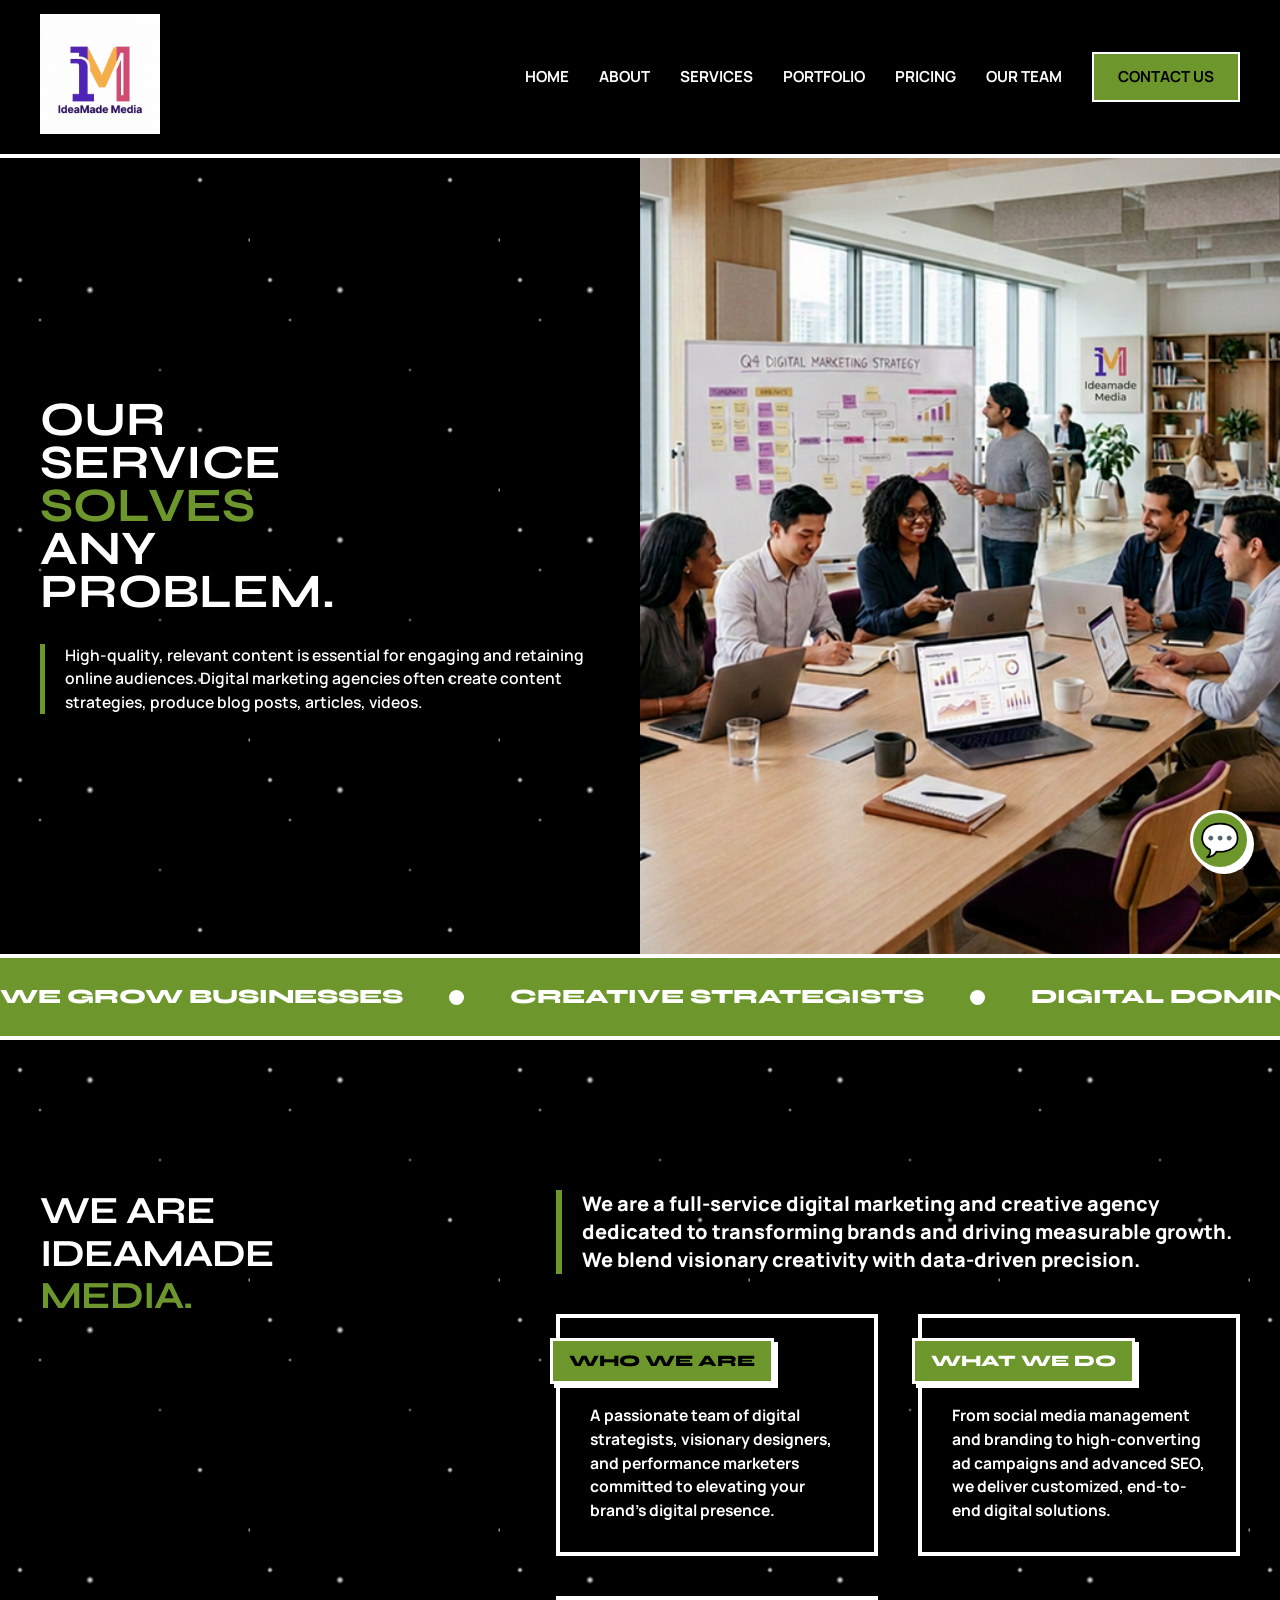
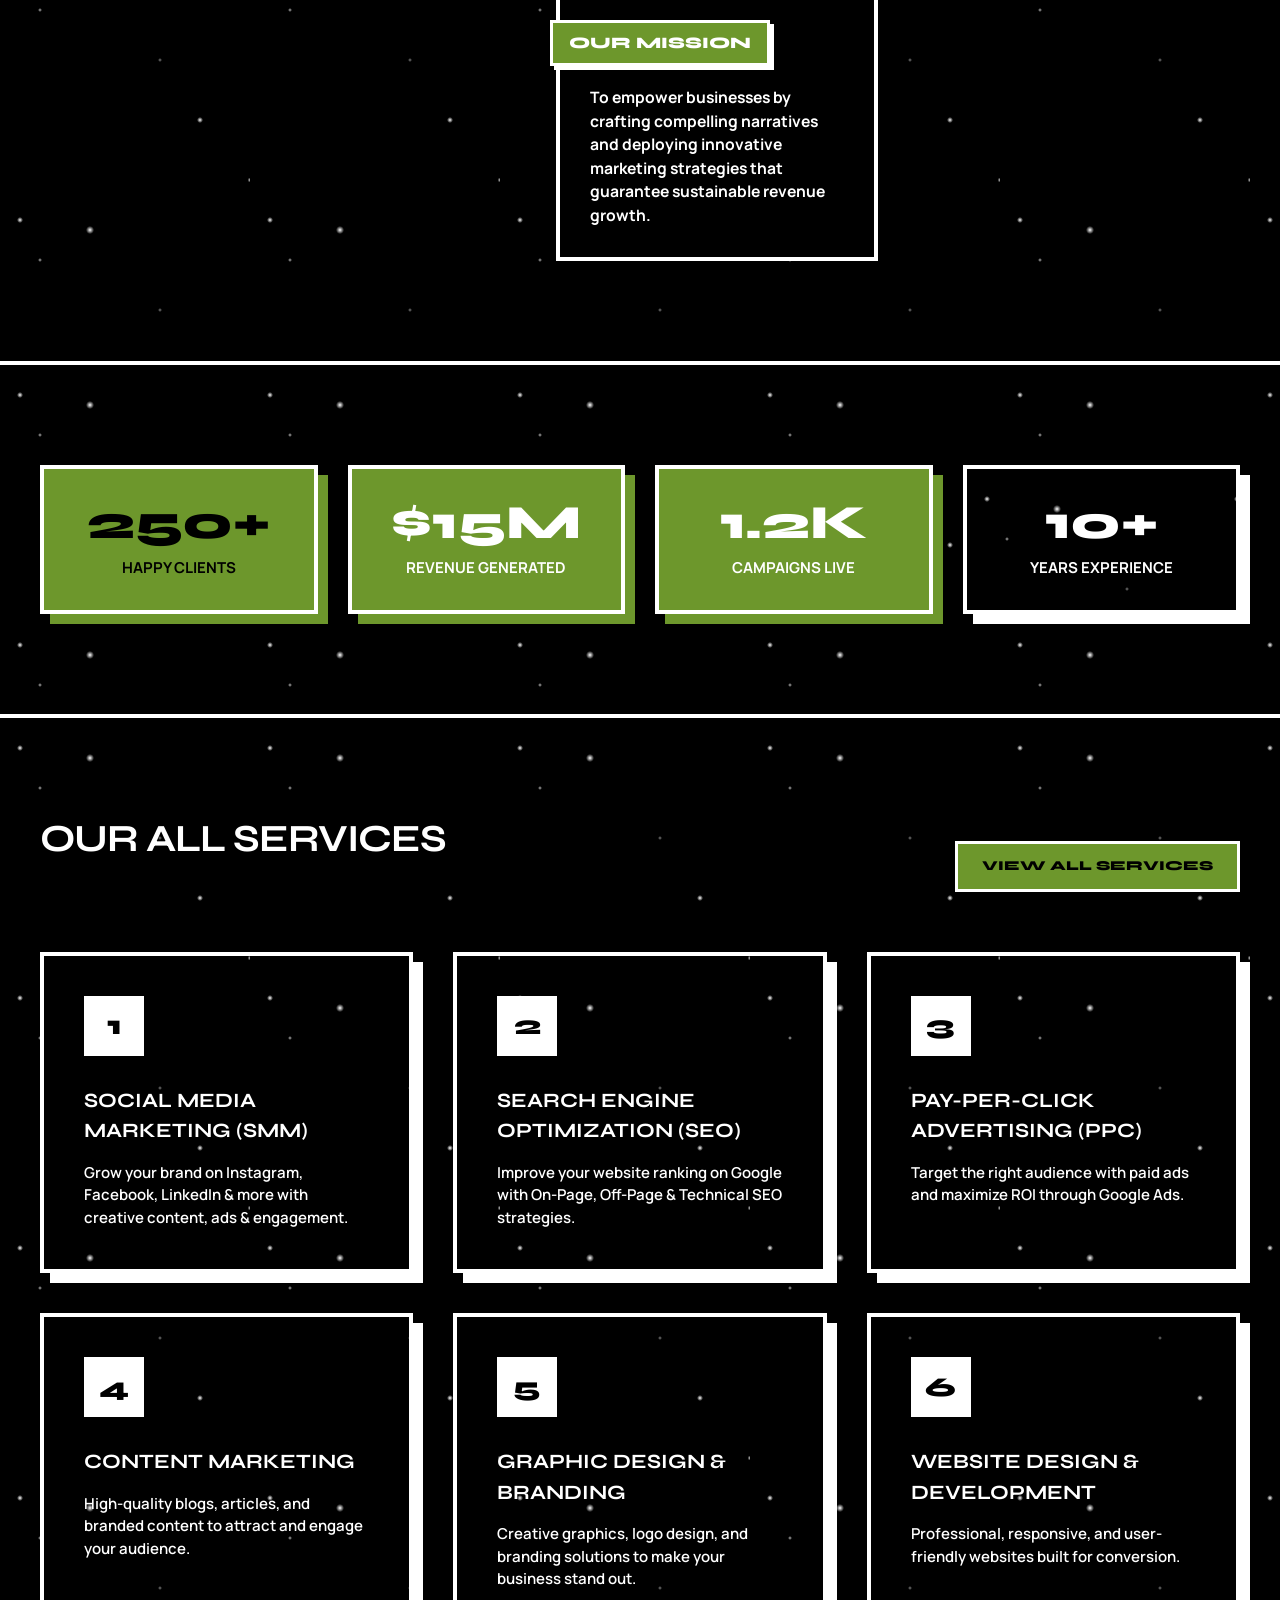
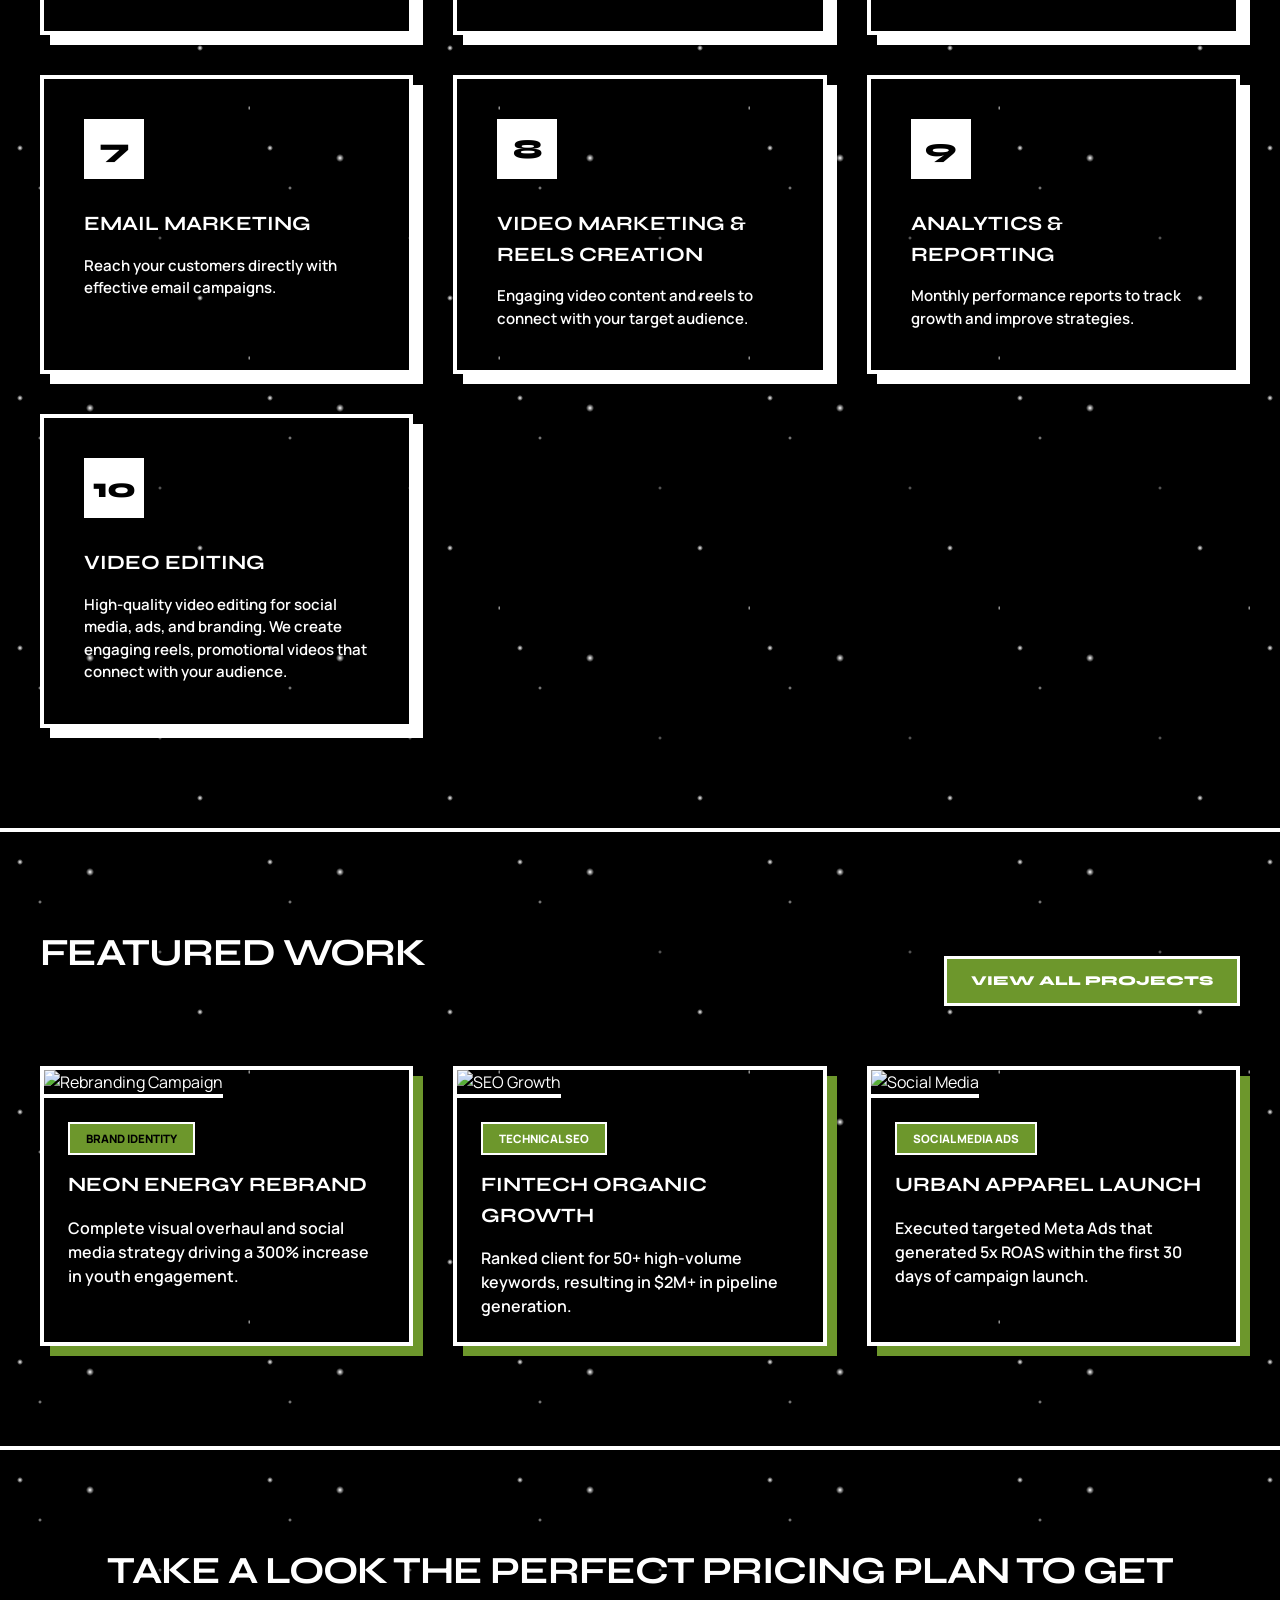
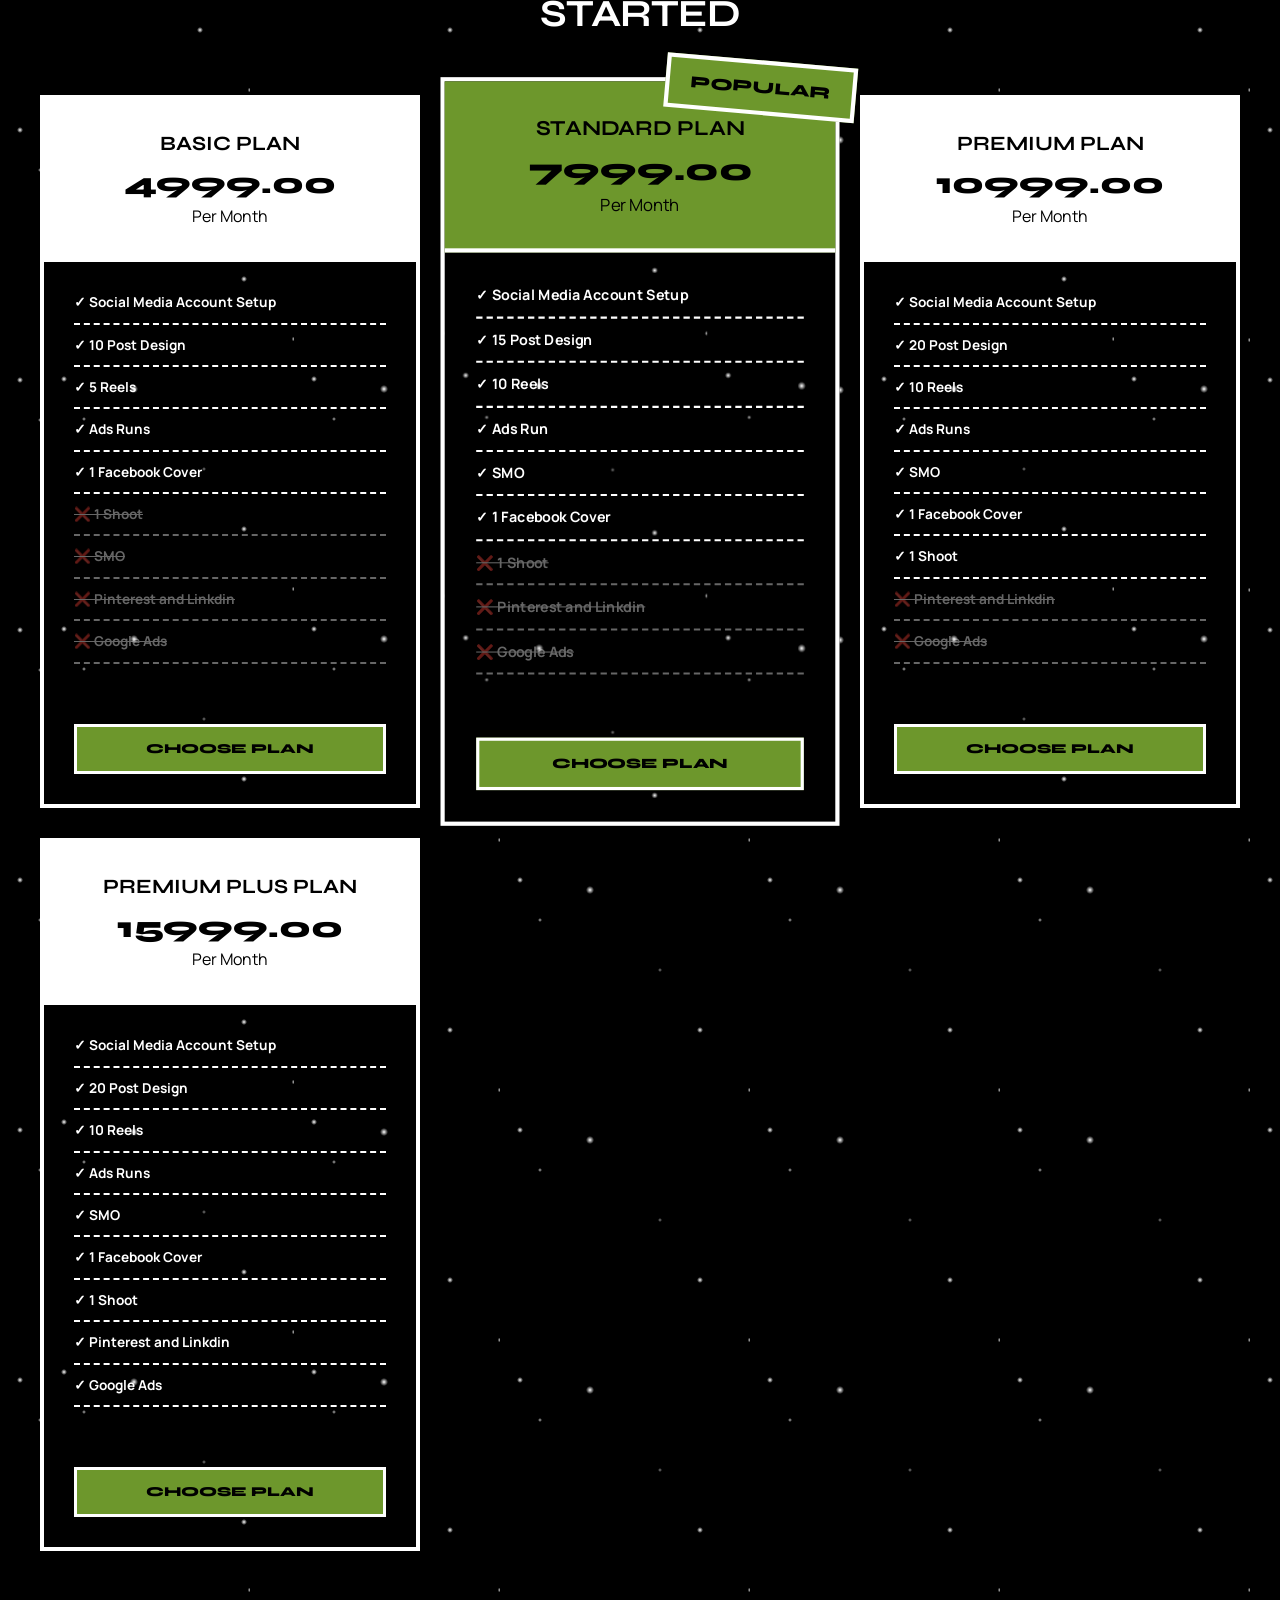
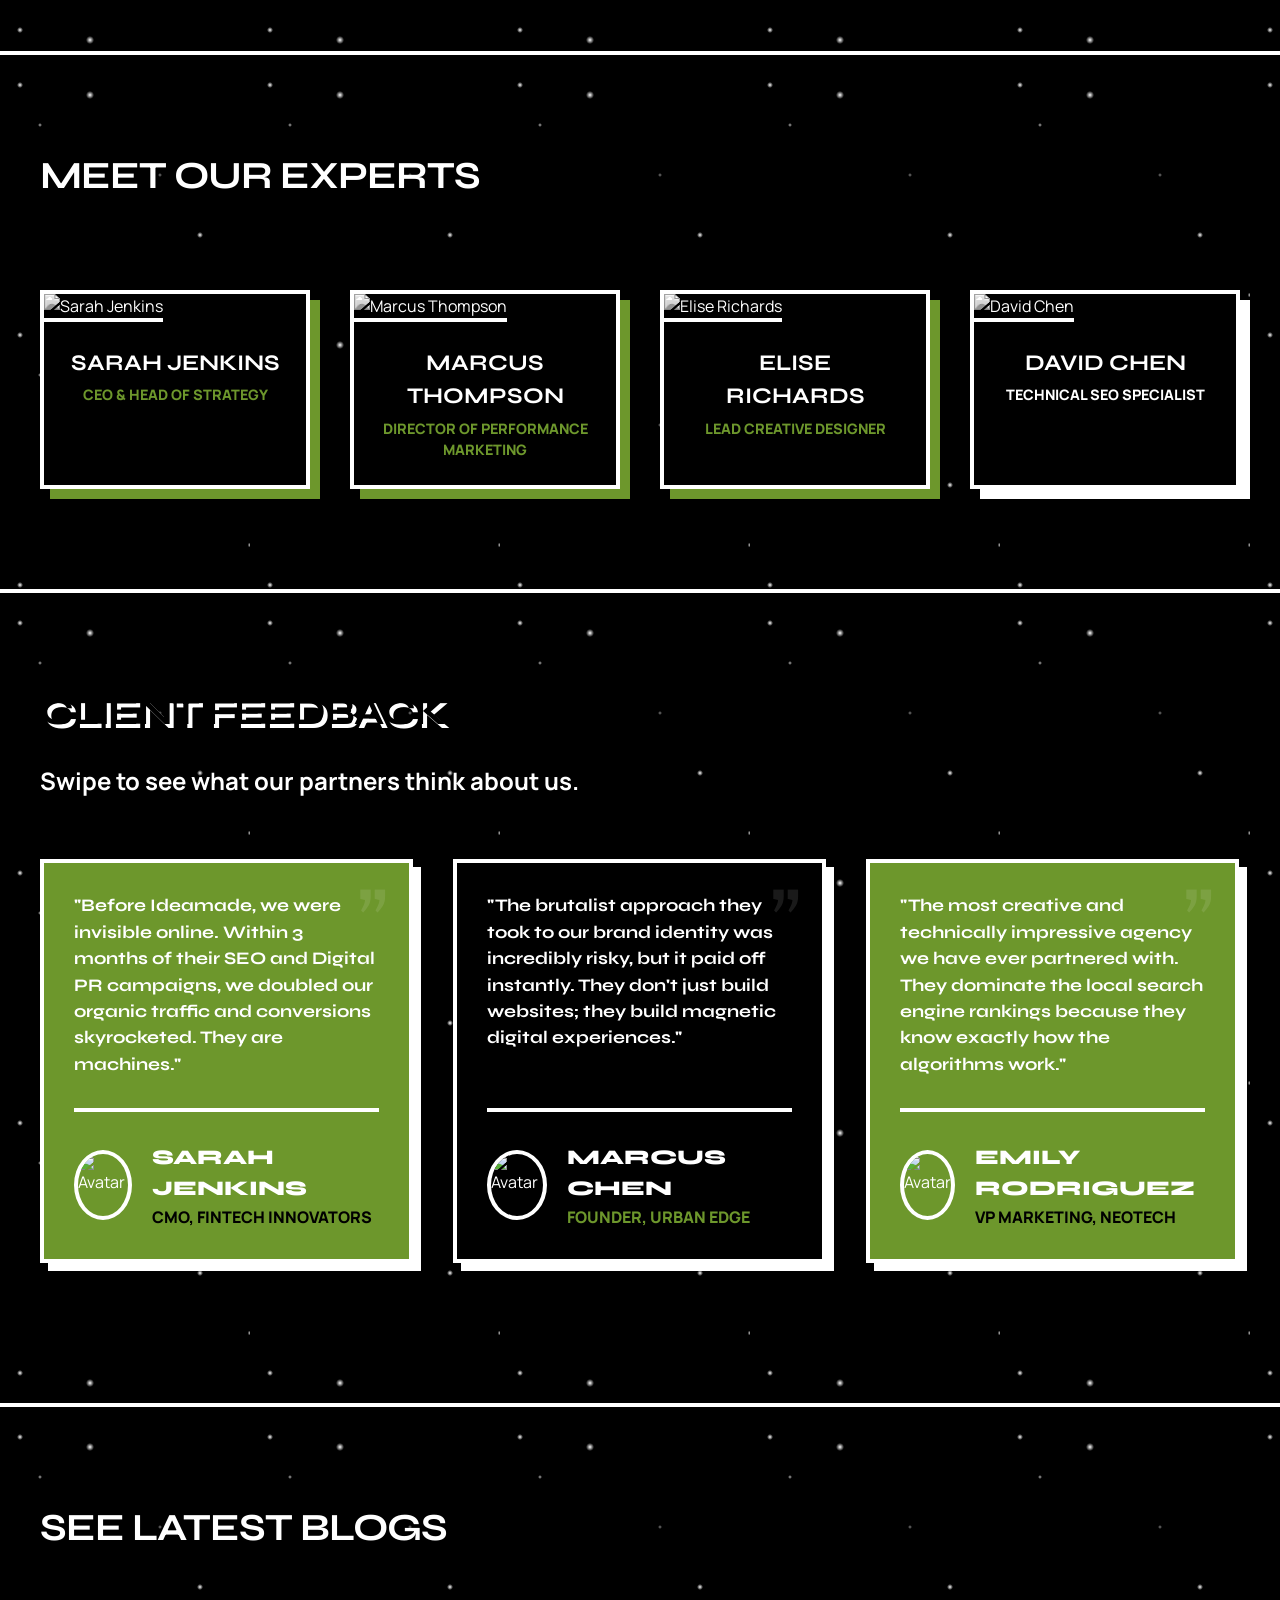
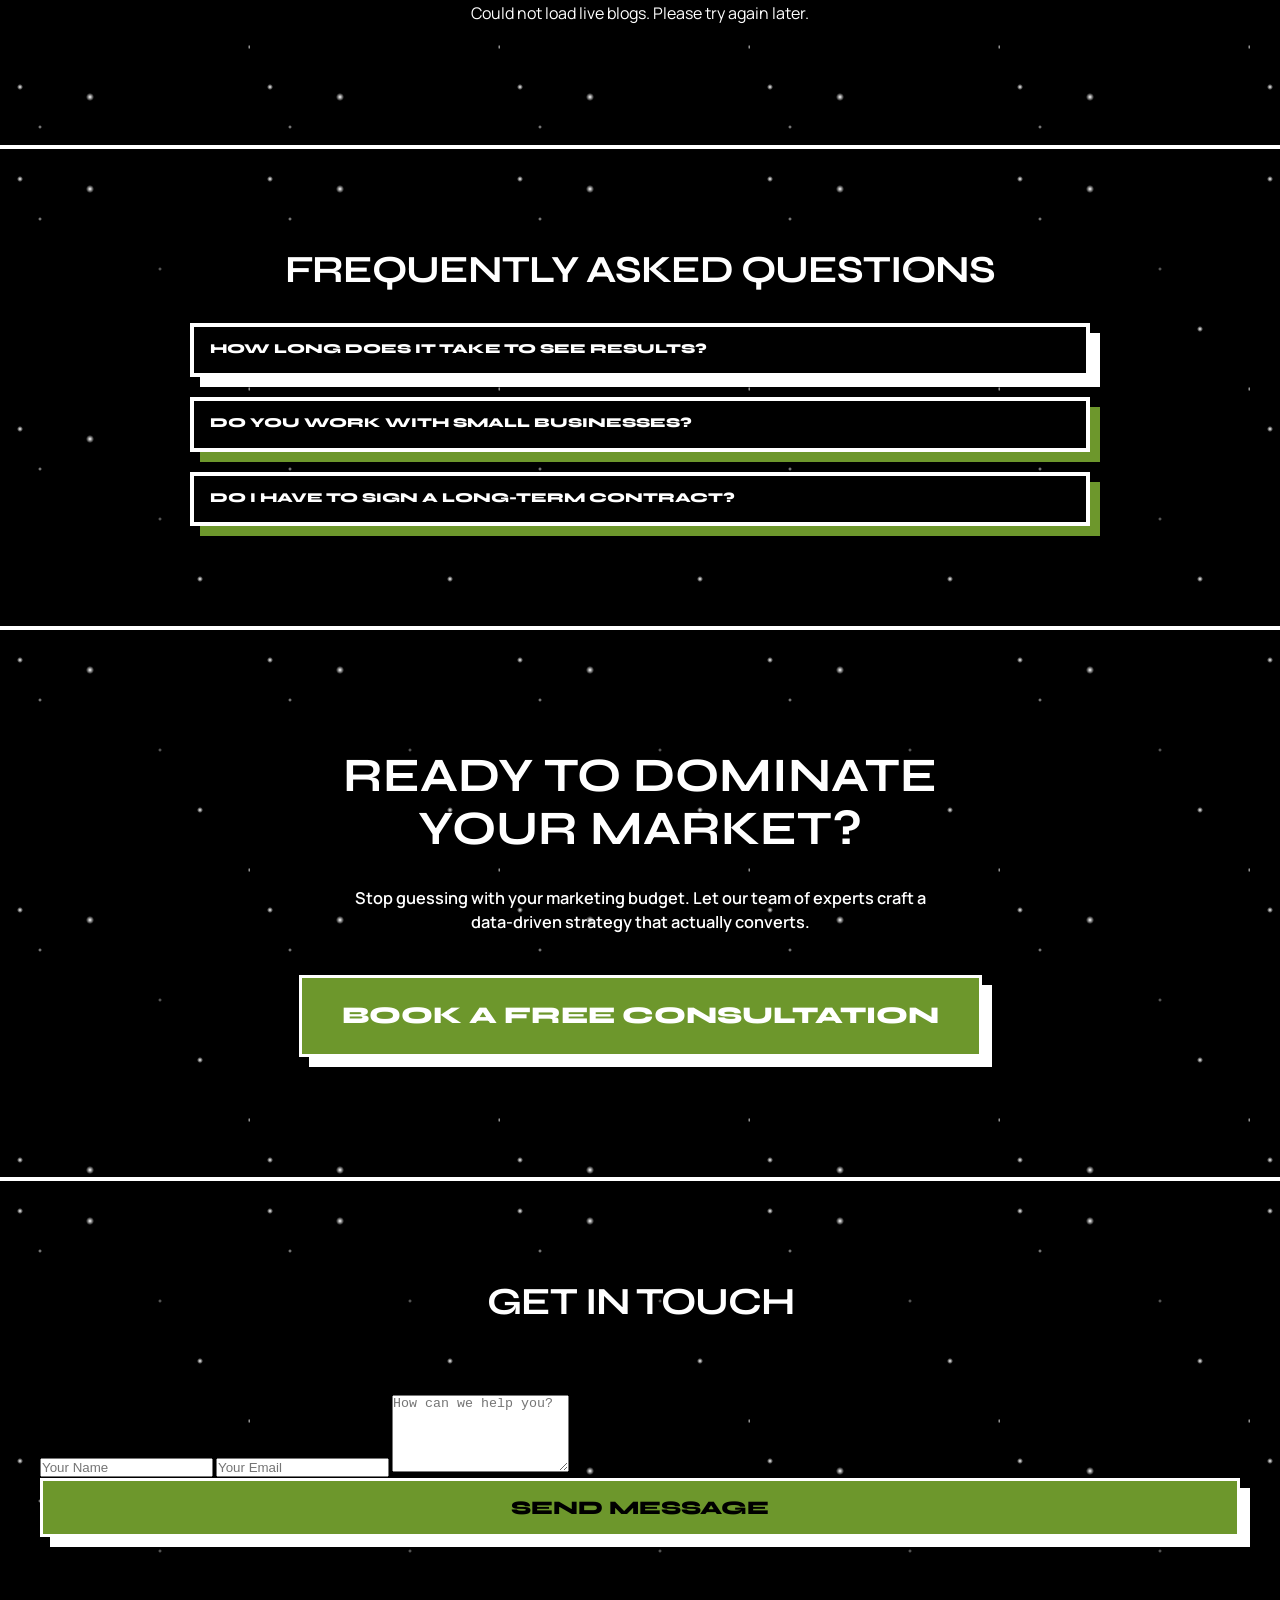
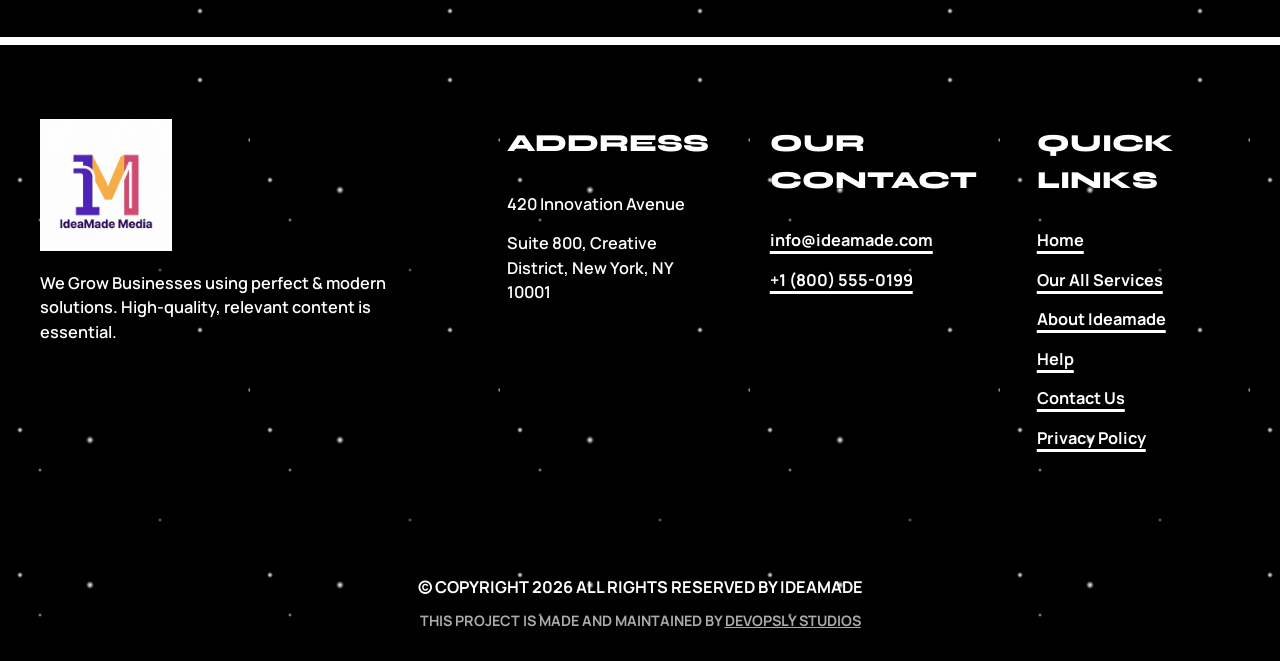
==== commit 95ccc596: "Remove Industries section that belonged to another project" ====
--- a/index.html
+++ b/index.html
@@ -305,116 +305,6 @@
       </div>
     </div>
     
-    <!-- Industries Section with Sorting Animation -->
-    <div class="industries-interactive" style="border-top: 4px solid var(--black); margin-top: 60px; padding: 60px 0;">
-      <h3 class="huge-text text-center color-white" style="font-size: 2rem; margin-bottom: 30px;">INDUSTRIES WE SERVE</h3>
-      
-      <!-- Filter Buttons -->
-      <div class="industry-filters" style="display: flex; justify-content: center; gap: 15px; flex-wrap: wrap; margin-bottom: 50px; padding: 0 20px;">
-        <button class="btn-block filter-btn active" onclick="filterIndustries(event, 'all')">ALL</button>
-        <button class="btn-block filter-btn" onclick="filterIndustries(event, 'manufacturing')">MANUFACTURING</button>
-        <button class="btn-block filter-btn" onclick="filterIndustries(event, 'construction')">CONSTRUCTION</button>
-        <button class="btn-block filter-btn" onclick="filterIndustries(event, 'tech')">COMMERCE & TECH</button>
-      </div>
-
-      <!-- Grid -->
-      <div class="industry-grid" style="display: grid; grid-template-columns: repeat(auto-fit, minmax(300px, 1fr)); gap: 30px; padding: 0 40px;">
-        
-        <div class="industry-card filter-item manufacturing construction" style="border: 4px solid var(--black); padding: 40px 30px; text-align: center; background: var(--pink); transition: all 0.3s ease;">
-          <h4 style="font-family: var(--font-display); font-size: 1.5rem; margin-bottom: 15px; color: var(--white); text-transform: uppercase;">Bricks Industry</h4>
-          <p style="font-weight: 700; font-size: 1.1rem; color: var(--white);">High-converting marketing strategies tailored for brick manufacturers.</p>
-        </div>
-        
-        <div class="industry-card filter-item construction" style="border: 4px solid var(--black); padding: 40px 30px; text-align: center; background: var(--purple); transition: all 0.3s ease;">
-          <h4 style="font-family: var(--font-display); font-size: 1.5rem; margin-bottom: 15px; color: var(--white); text-transform: uppercase;">Cement</h4>
-          <p style="font-weight: 700; font-size: 1.1rem; color: var(--white);">Digital growth and consistent enterprise lead gen for cement suppliers.</p>
-        </div>
-
-        <div class="industry-card filter-item manufacturing construction" style="border: 4px solid var(--black); padding: 40px 30px; text-align: center; background: var(--gold); transition: all 0.3s ease;">
-          <h4 style="font-family: var(--font-display); font-size: 1.5rem; margin-bottom: 15px; color: var(--white); text-transform: uppercase;">Pipes & Steel</h4>
-          <p style="font-weight: 700; font-size: 1.1rem; color: var(--white);">B2B visibility campaigns for PVC, steel, and industrial pipes.</p>
-        </div>
-
-        <div class="industry-card filter-item construction" style="border: 4px solid var(--black); padding: 40px 30px; text-align: center; background: var(--pink); transition: all 0.3s ease;">
-          <h4 style="font-family: var(--font-display); font-size: 1.5rem; margin-bottom: 15px; color: var(--white); text-transform: uppercase;">Real Estate</h4>
-          <p style="font-weight: 700; font-size: 1.1rem; color: var(--white);">High-quality targeted leads for property developers and housing contractors.</p>
-        </div>
-
-        <div class="industry-card filter-item tech" style="border: 4px solid var(--black); padding: 40px 30px; text-align: center; background: var(--purple); transition: all 0.3s ease;">
-          <h4 style="font-family: var(--font-display); font-size: 1.5rem; margin-bottom: 15px; color: var(--white); text-transform: uppercase;">E-Commerce</h4>
-          <p style="font-weight: 700; font-size: 1.1rem; color: var(--white);">Driving massive tracking ROAS and scaling online retail brands globally.</p>
-        </div>
-
-        <div class="industry-card filter-item tech" style="border: 4px solid var(--black); padding: 40px 30px; text-align: center; background: var(--gold); transition: all 0.3s ease;">
-          <h4 style="font-family: var(--font-display); font-size: 1.5rem; margin-bottom: 15px; color: var(--white); text-transform: uppercase;">SaaS & Software</h4>
-          <p style="font-weight: 700; font-size: 1.1rem; color: var(--white);">Growth hacking tech startups to success with laser-targeted ad campaigns.</p>
-        </div>
-
-      </div>
-    </div>
-
-    <!-- Styles and JS for Industry Sorting Animation -->
-    <style>
-      .filter-btn {
-        background: var(--white);
-        color: var(--black);
-        transition: all 0.3s ease;
-      }
-      .filter-btn:hover {
-        transform: translateY(-4px);
-        box-shadow: 6px 6px 0 var(--black);
-        background: var(--pink);
-      }
-      .filter-btn.active {
-        background: var(--gold);
-        color: var(--white);
-        transform: translateY(-4px);
-        box-shadow: 6px 6px 0 var(--black);
-      }
-      .industry-card {
-        box-shadow: 8px 8px 0 var(--black);
-        opacity: 1;
-        transform: scale(1);
-      }
-      .industry-card:hover {
-        transform: translate(-5px, -5px) !important;
-        box-shadow: 12px 12px 0 var(--black) !important;
-      }
-    </style>
-    <script>
-      function filterIndustries(event, category) {
-        // Update styling for the buttons safely using the passed event
-        const buttons = document.querySelectorAll('.filter-btn');
-        buttons.forEach(btn => btn.classList.remove('active'));
-        if(event && event.currentTarget) {
-           event.currentTarget.classList.add('active');
-        }
-
-        // Execute grid sorting animation
-        const cards = document.querySelectorAll('.industry-card');
-        
-        cards.forEach(card => {
-          card.style.opacity = '0';
-          card.style.transform = 'scale(0.8)';
-        });
-
-        setTimeout(() => {
-          cards.forEach(card => {
-            if (category === 'all' || card.classList.contains(category)) {
-              card.style.display = 'block';
-              // Force reflow
-              void card.offsetWidth;
-              setTimeout(() => {
-                card.style.opacity = '1';
-                card.style.transform = 'scale(1)';
-              }, 50);
-            } else {
-              card.style.display = 'none';
-            }
-          });
-        }, 300);
-      }
-    </script>
   </section>
 
   <!-- Stats Section -->
--- a/css/style.css
+++ b/css/style.css
@@ -283,6 +283,7 @@
 .marquee-wrap {
   padding: 24px 0;
   border-bottom: 4px solid var(--black);
+  background: var(--gold);
   overflow: hidden;
   white-space: nowrap;
 }
@@ -558,7 +559,7 @@
   font-family: var(--font-display);
   font-size: 6rem;
   color: var(--black);
-  opacity: 1;
+  opacity: 0.1;
   line-height: 1;
 }
 
@@ -927,40 +928,6 @@
   margin: 0 auto 40px auto;
 }
 
-/* Contact Form Section */
-.contact-grid {
-  max-width: 800px;
-  margin: 0 auto;
-}
-
-.contact-form {
-  display: flex;
-  flex-direction: column;
-  gap: 20px;
-  background: var(--white);
-  padding: 40px;
-  border: 4px solid var(--black);
-  box-shadow: 10px 10px 0 var(--pink);
-}
-
-.form-input {
-  width: 100%;
-  padding: 15px;
-  border: 3px solid var(--black);
-  font-family: var(--font-body);
-  font-size: 1.1rem;
-  font-weight: 600;
-  outline: none;
-  background: var(--white);
-  color: var(--black);
-  transition: all 0.3s ease;
-}
-
-.form-input:focus {
-  background: var(--gold);
-  border-color: var(--black);
-}
-
 /* Team Section */
 .team-grid {
   display: grid;
@@ -1010,4 +977,4 @@
   font-weight: 800;
   font-size: 0.9rem;
   text-transform: uppercase;
-}+}
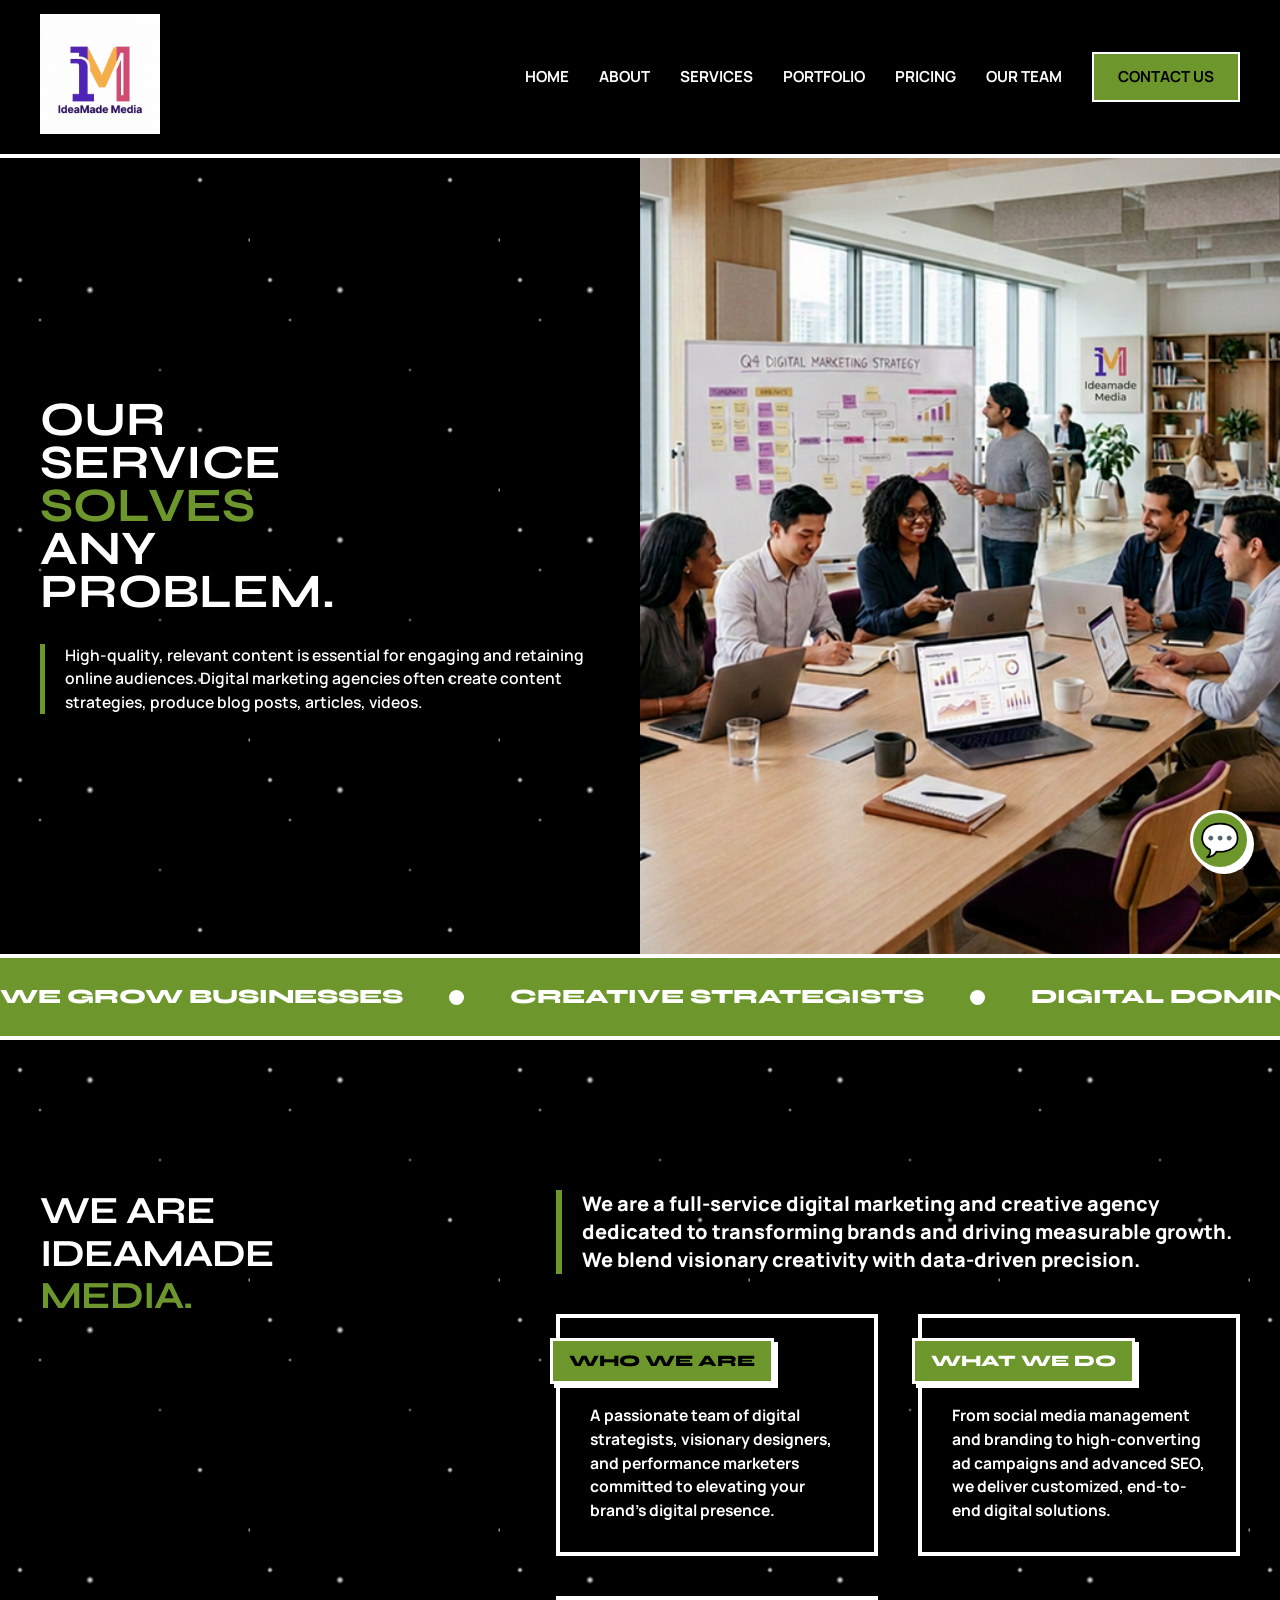
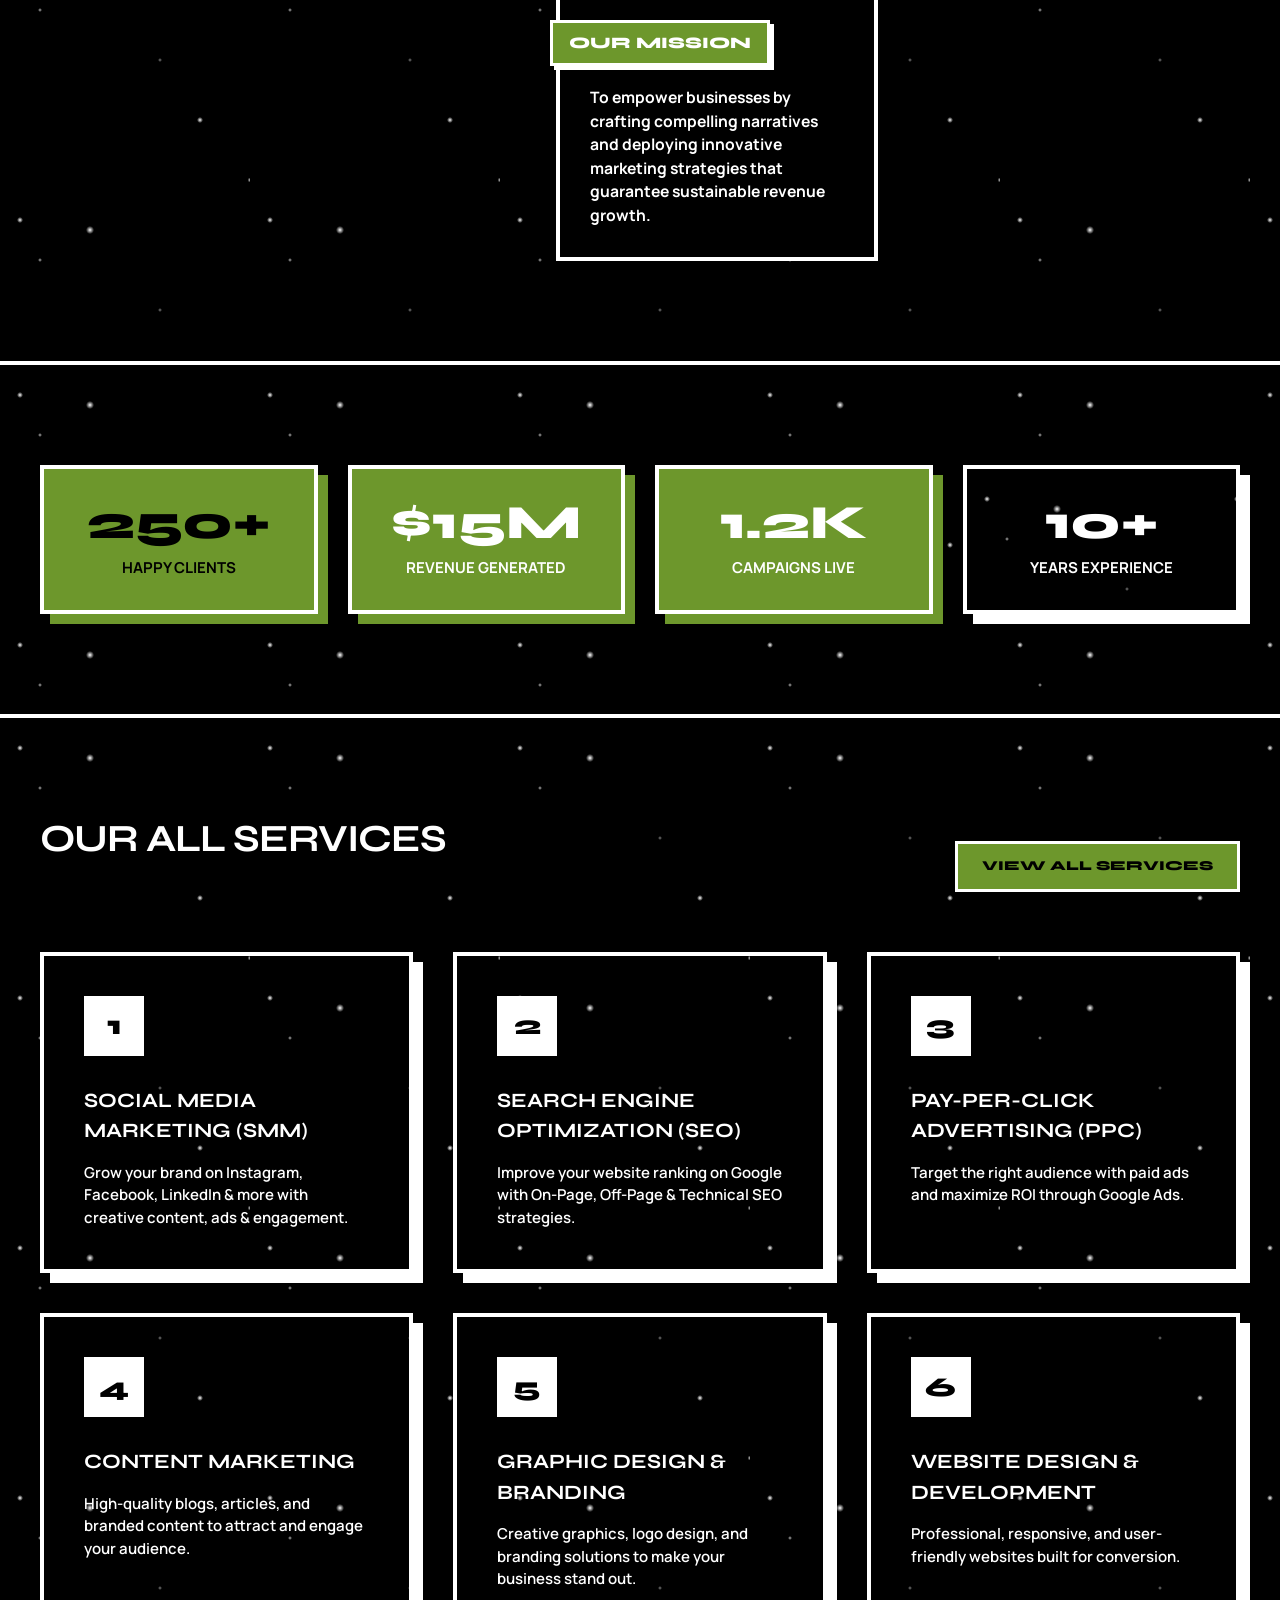
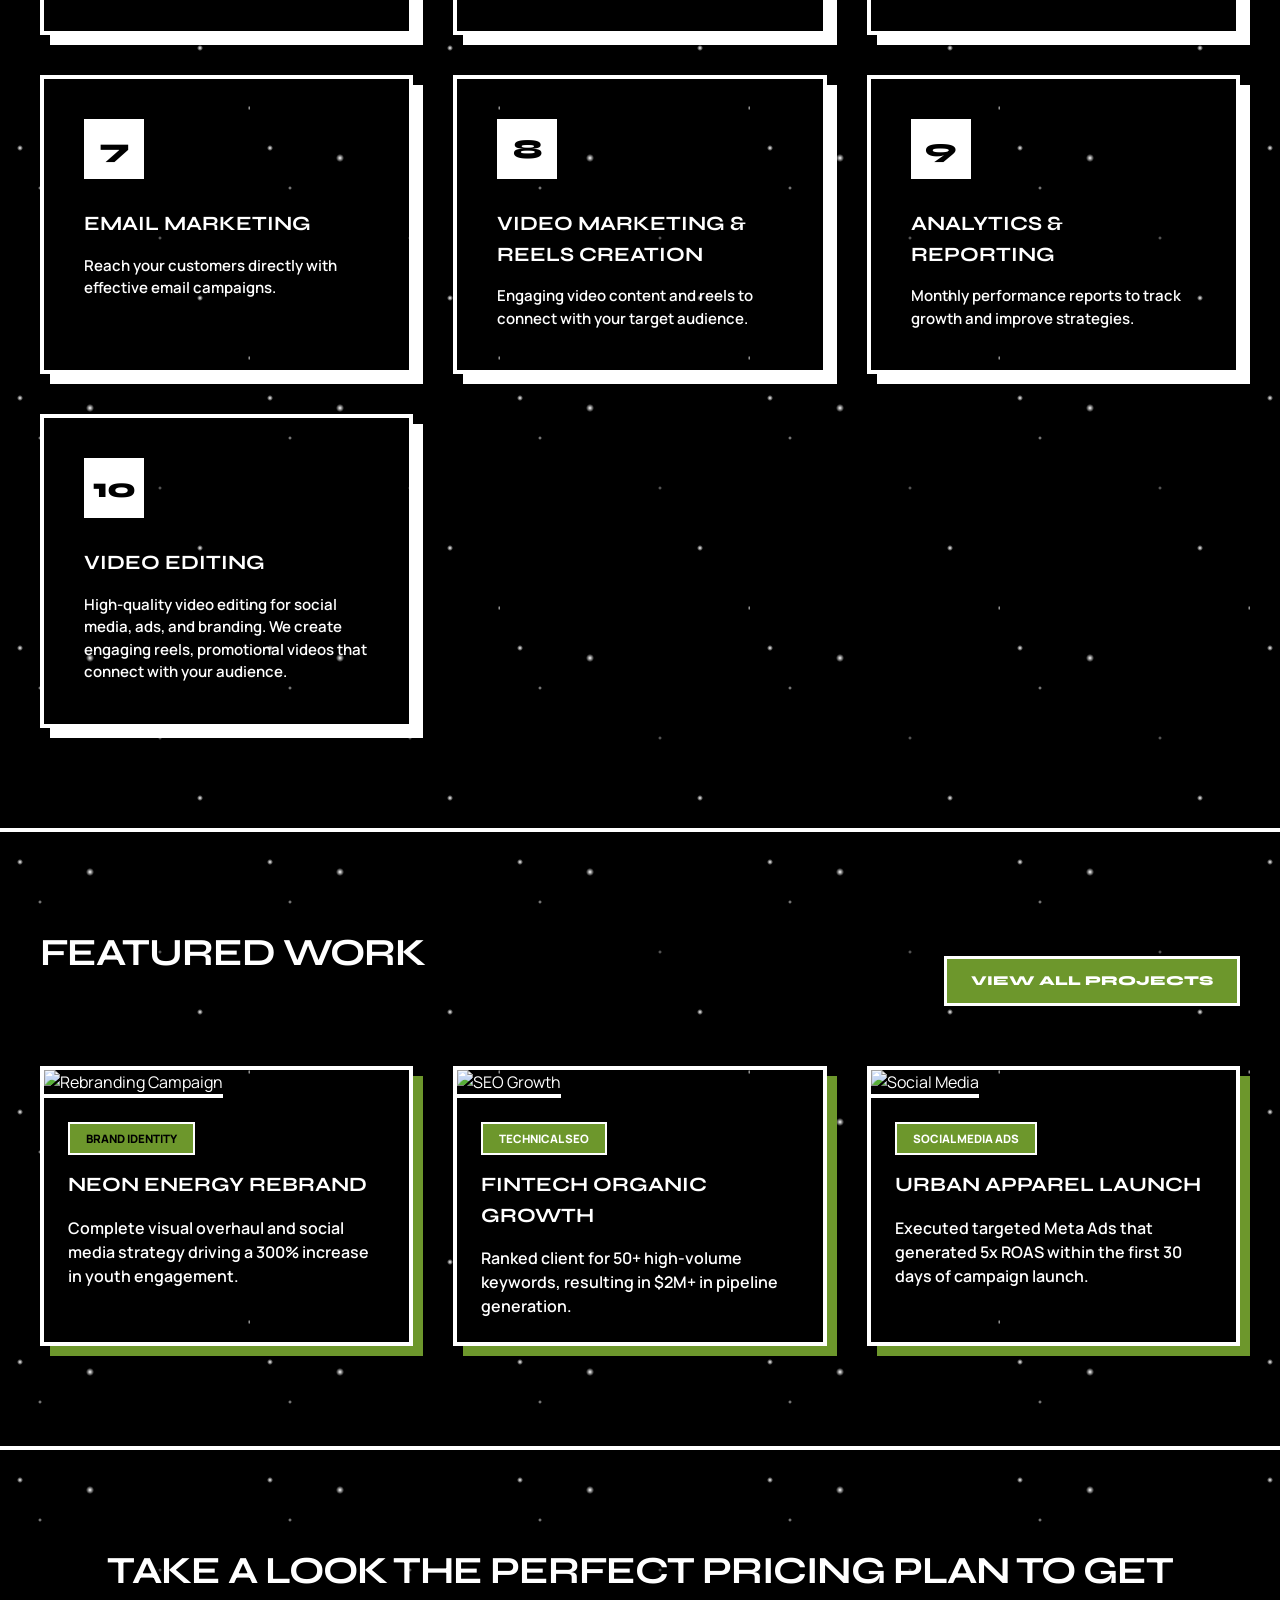
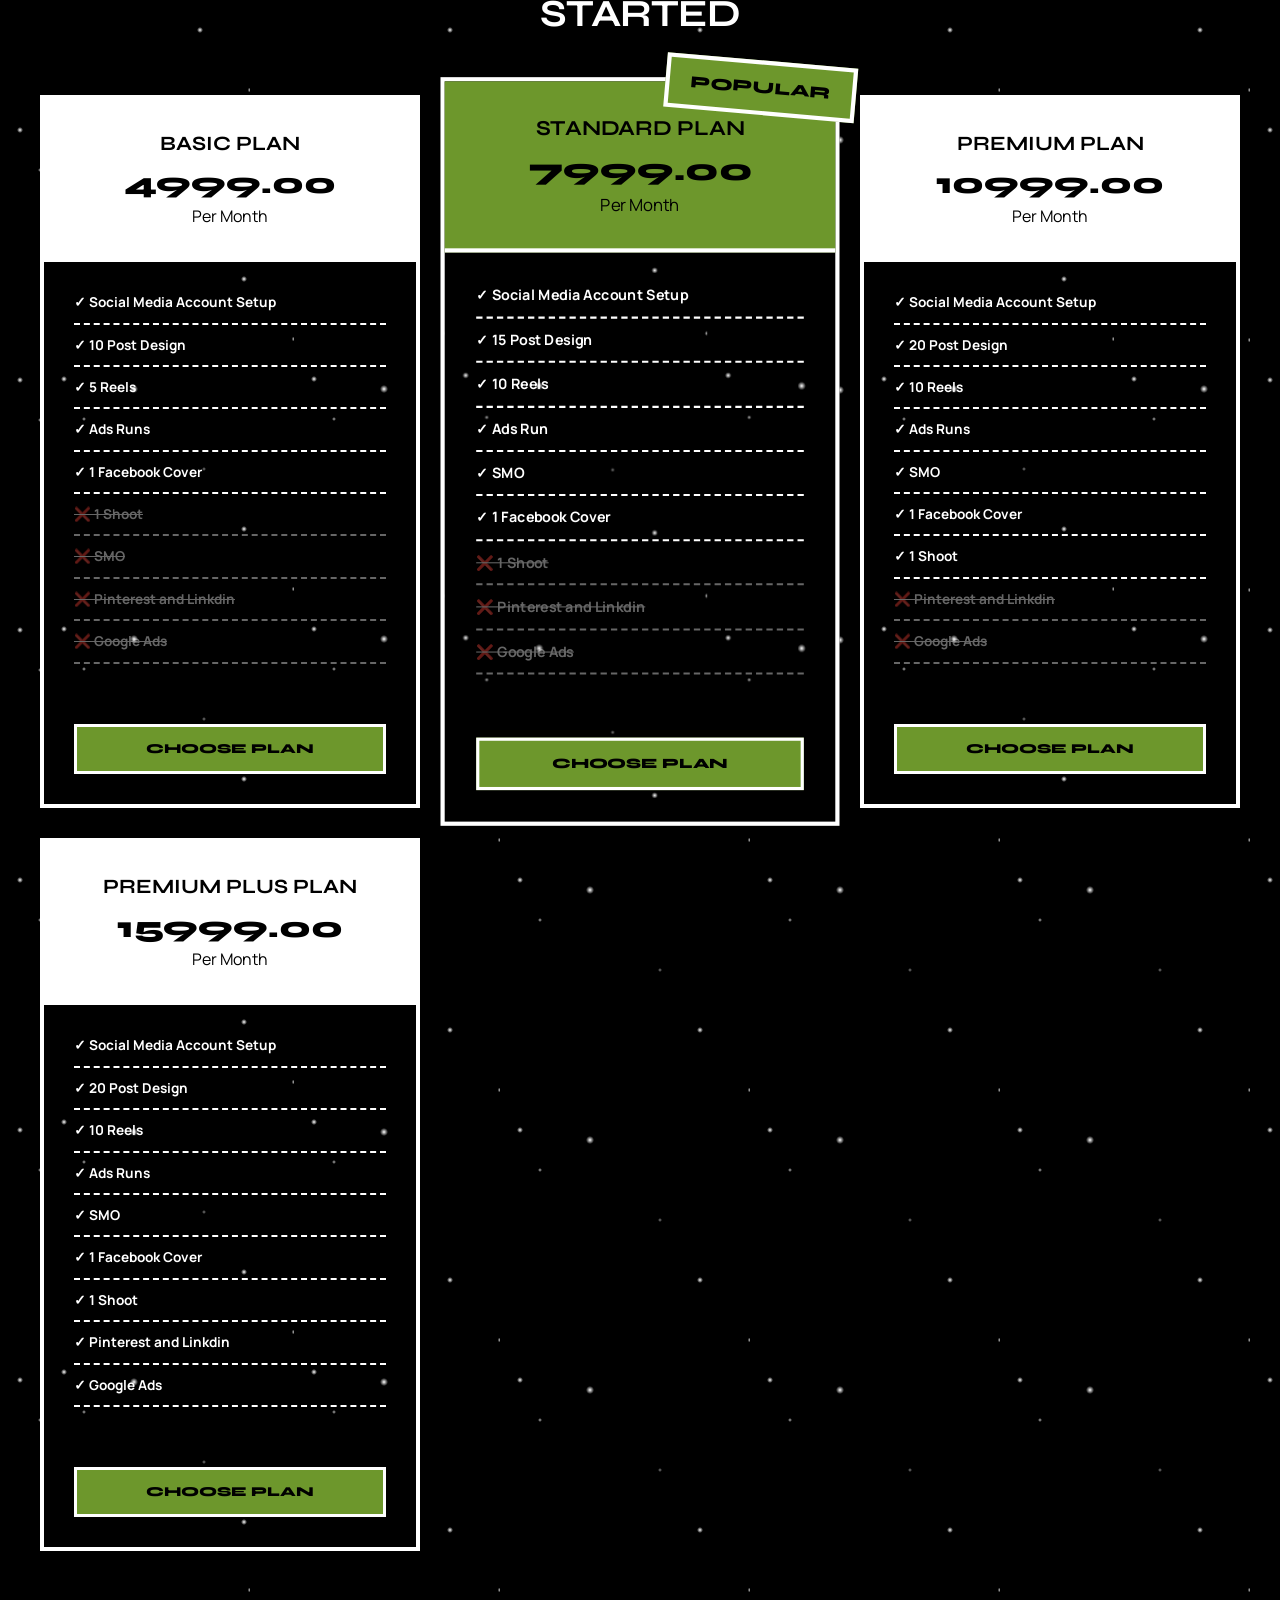
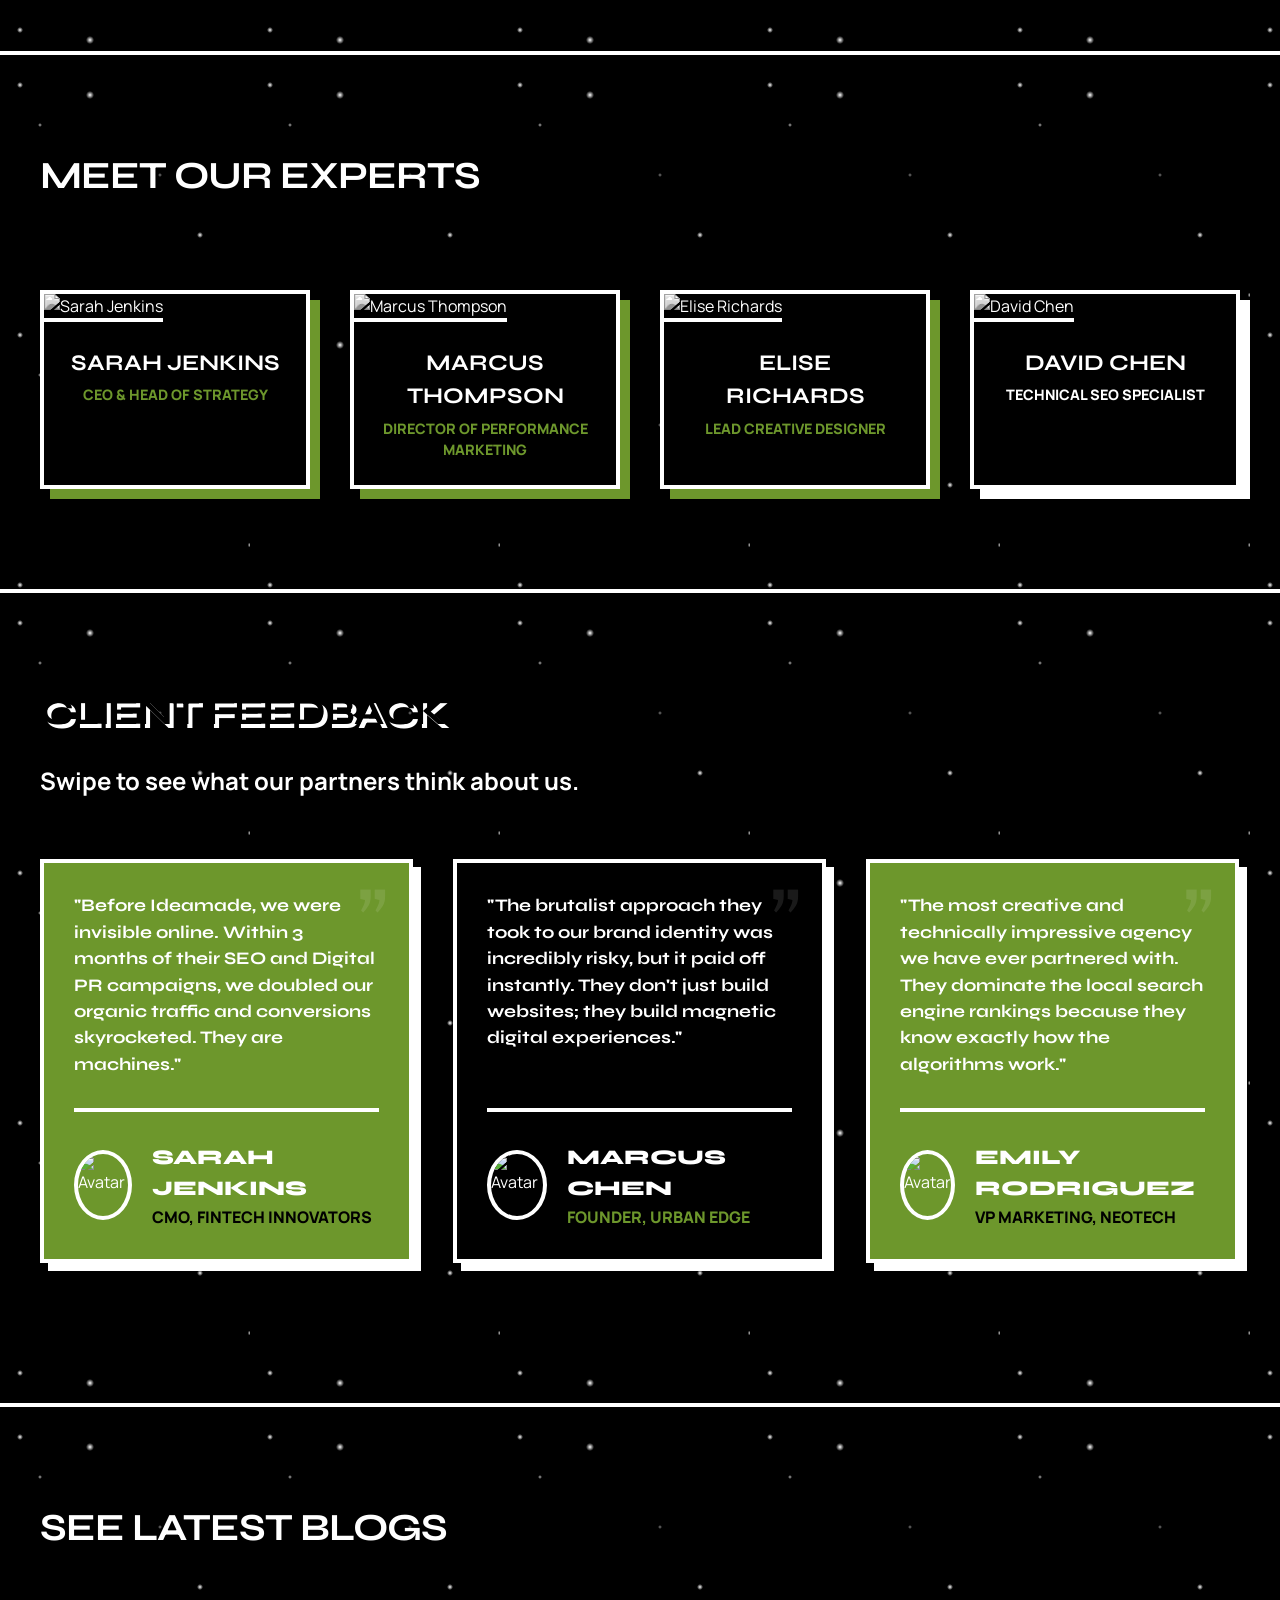
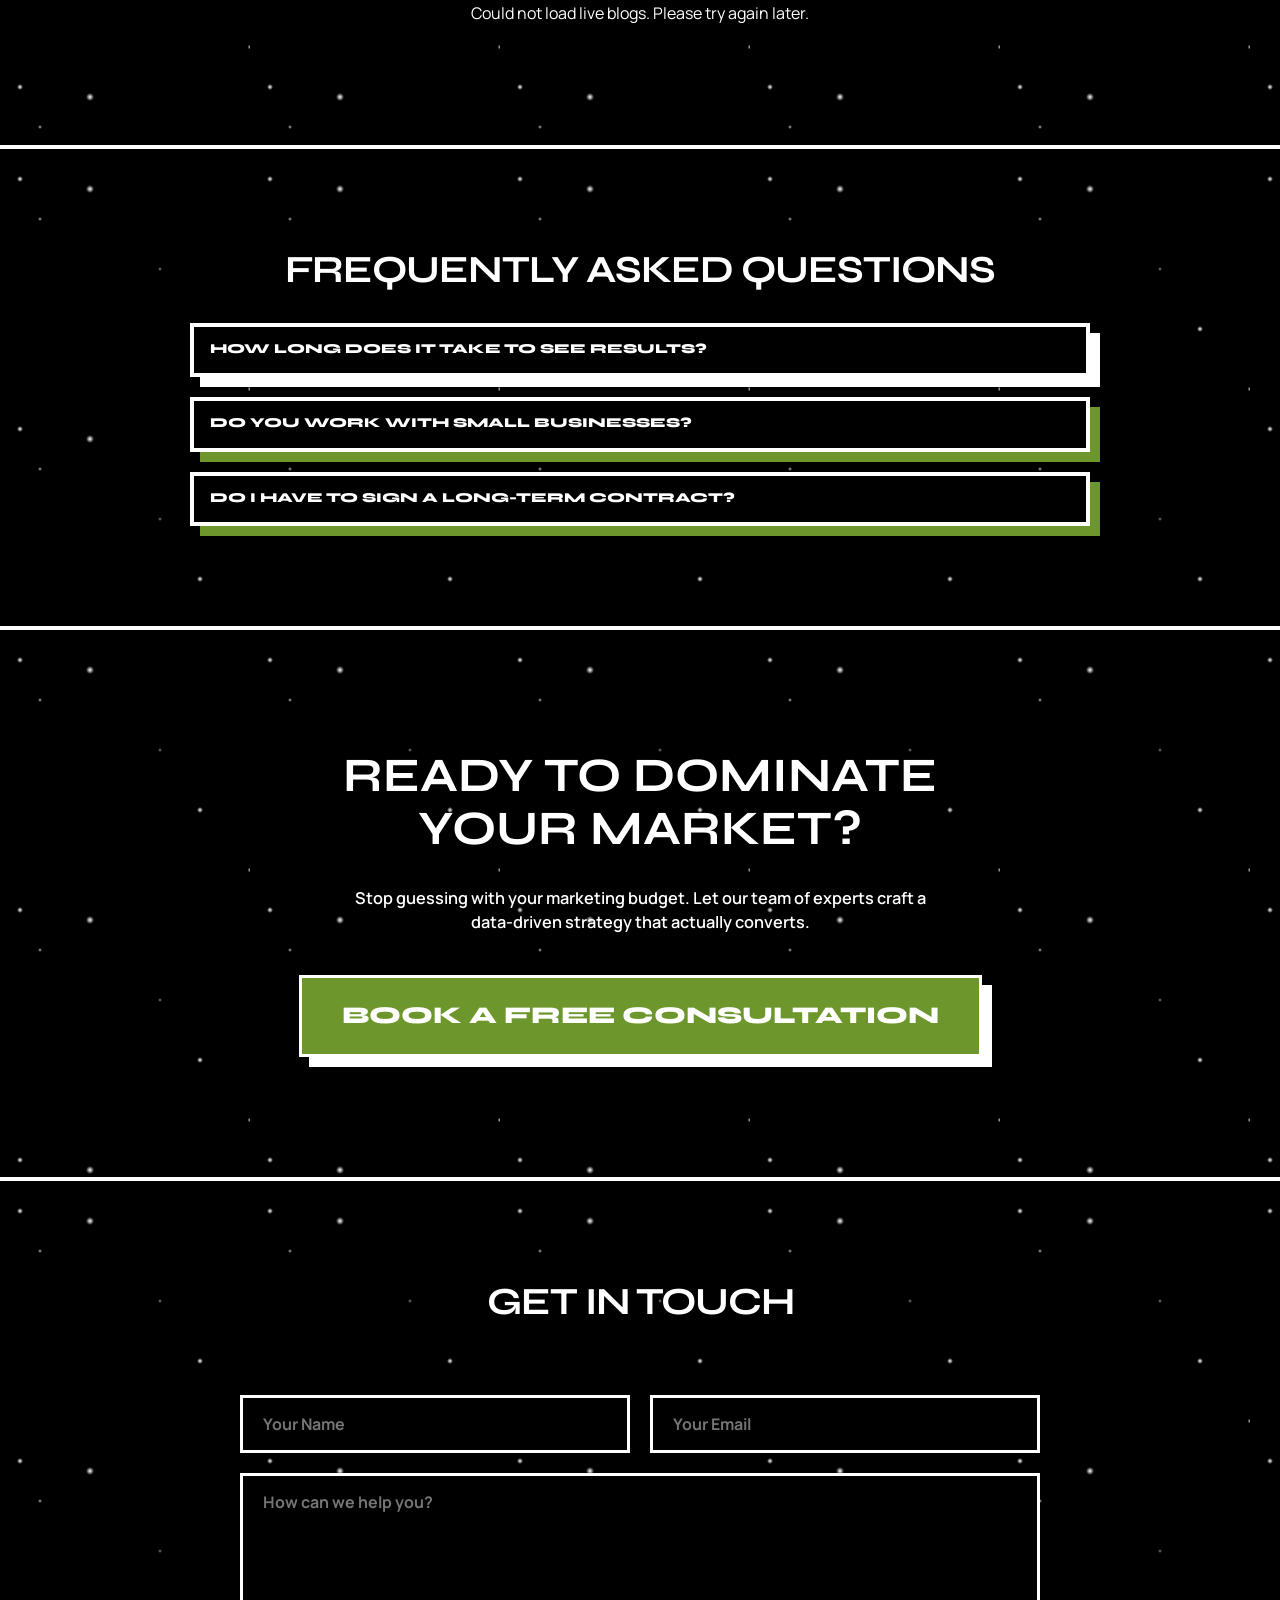
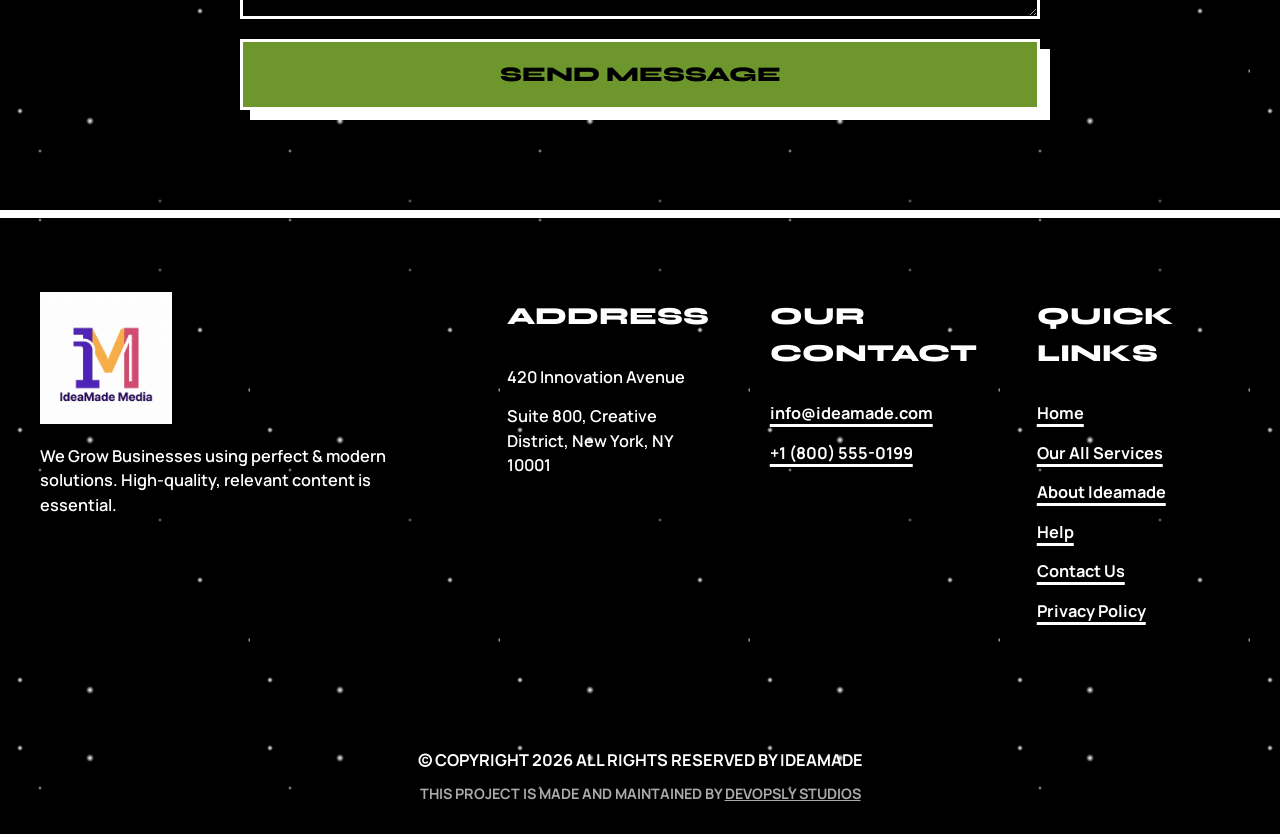
==== commit eea7dee4: "Fix contact form layout and styling" ====
--- a/index.html
+++ b/index.html
@@ -204,6 +204,39 @@
       font-size: 1.1rem;
       font-weight: 800;
       cursor: pointer;
+    }
+
+    /* Contact Form Correction */
+    .contact-form {
+      display: flex;
+      flex-direction: column;
+      gap: 20px;
+      max-width: 800px;
+      margin: 0 auto;
+    }
+
+    .form-row {
+      display: flex;
+      gap: 20px;
+    }
+
+    .form-input {
+      width: 100%;
+      padding: 15px 20px;
+      background: var(--white);
+      color: var(--black);
+      border: 3px solid var(--black);
+      font-family: var(--font-body);
+      font-weight: 700;
+      font-size: 1rem;
+      outline: none;
+      transition: all 0.2s ease;
+    }
+
+    .form-input:focus {
+      background: var(--purple);
+      color: var(--white);
+      box-shadow: 6px 6px 0 var(--black);
     }
   </style>
 </head>
@@ -789,10 +822,12 @@
     </div>
     <div class="contact-grid">
       <form id="form" class="contact-form">
-        <input type="text" name="name" placeholder="Your Name" required class="form-input">
-        <input type="email" name="email" placeholder="Your Email" required class="form-input">
+        <div class="form-row">
+          <input type="text" name="name" placeholder="Your Name" required class="form-input">
+          <input type="email" name="email" placeholder="Your Email" required class="form-input">
+        </div>
         <textarea name="message" placeholder="How can we help you?" required class="form-input" rows="5"></textarea>
-        <button type="submit" class="btn-block bg-purple color-white border-black shadow-black" style="font-size: 1.2rem; padding: 15px 30px; text-align: center; width: 100%;">SEND MESSAGE</button>
+        <button type="submit" class="btn-block bg-purple color-white border-black shadow-black" style="font-size: 1.3rem; padding: 20px; width: 100%;">SEND MESSAGE</button>
       </form>
     </div>
   </section>
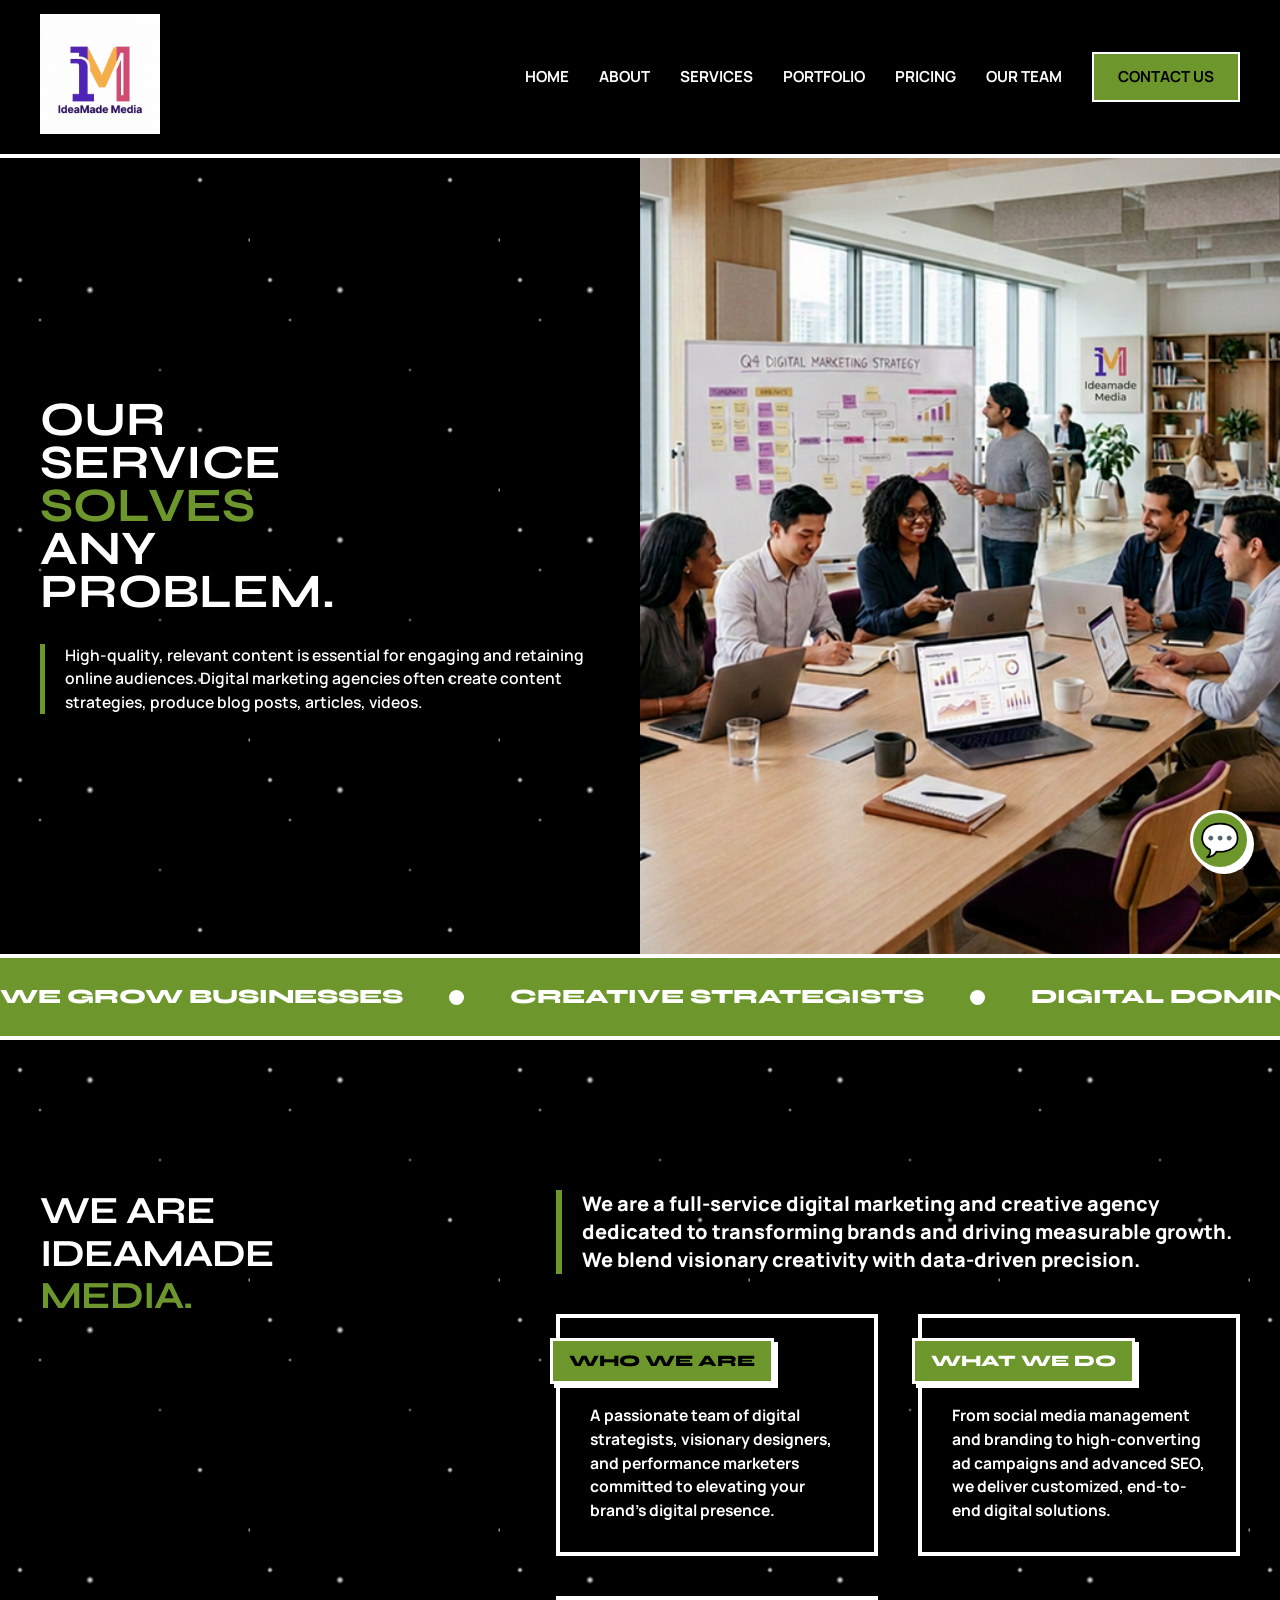
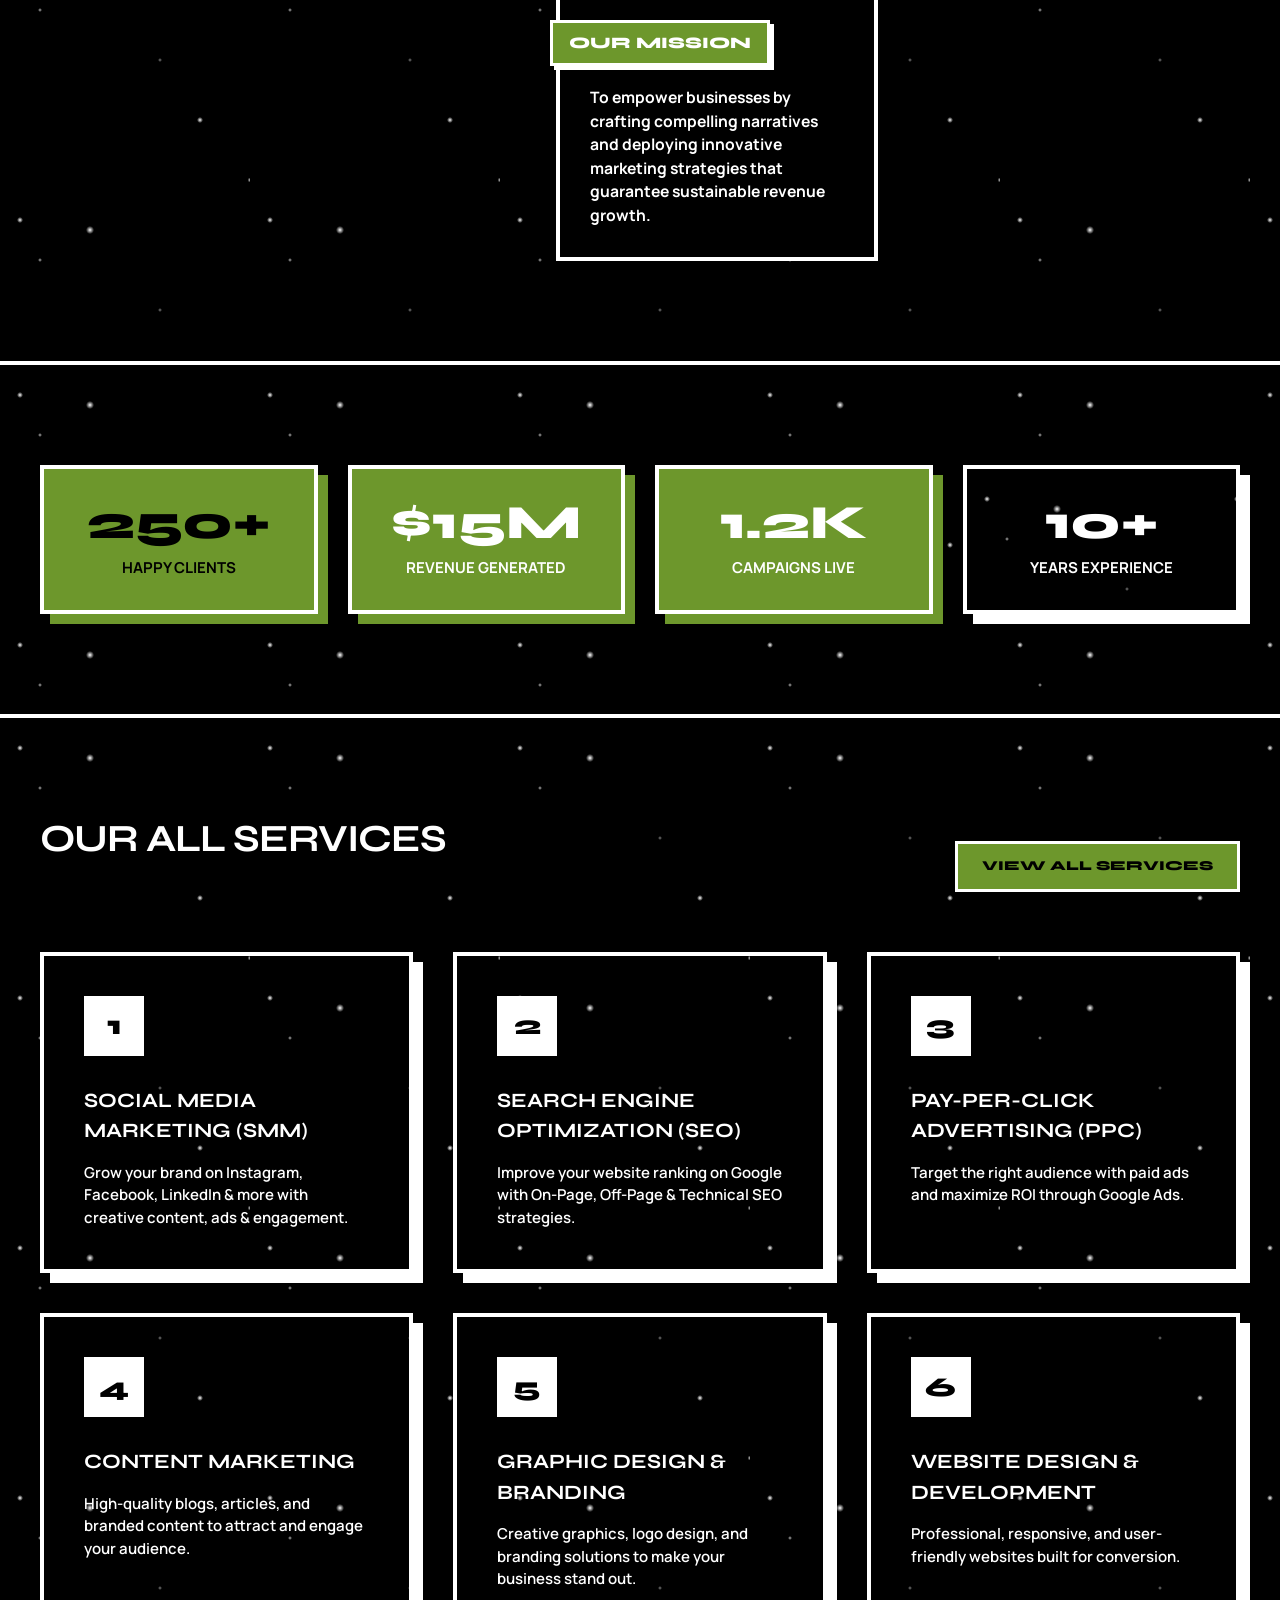
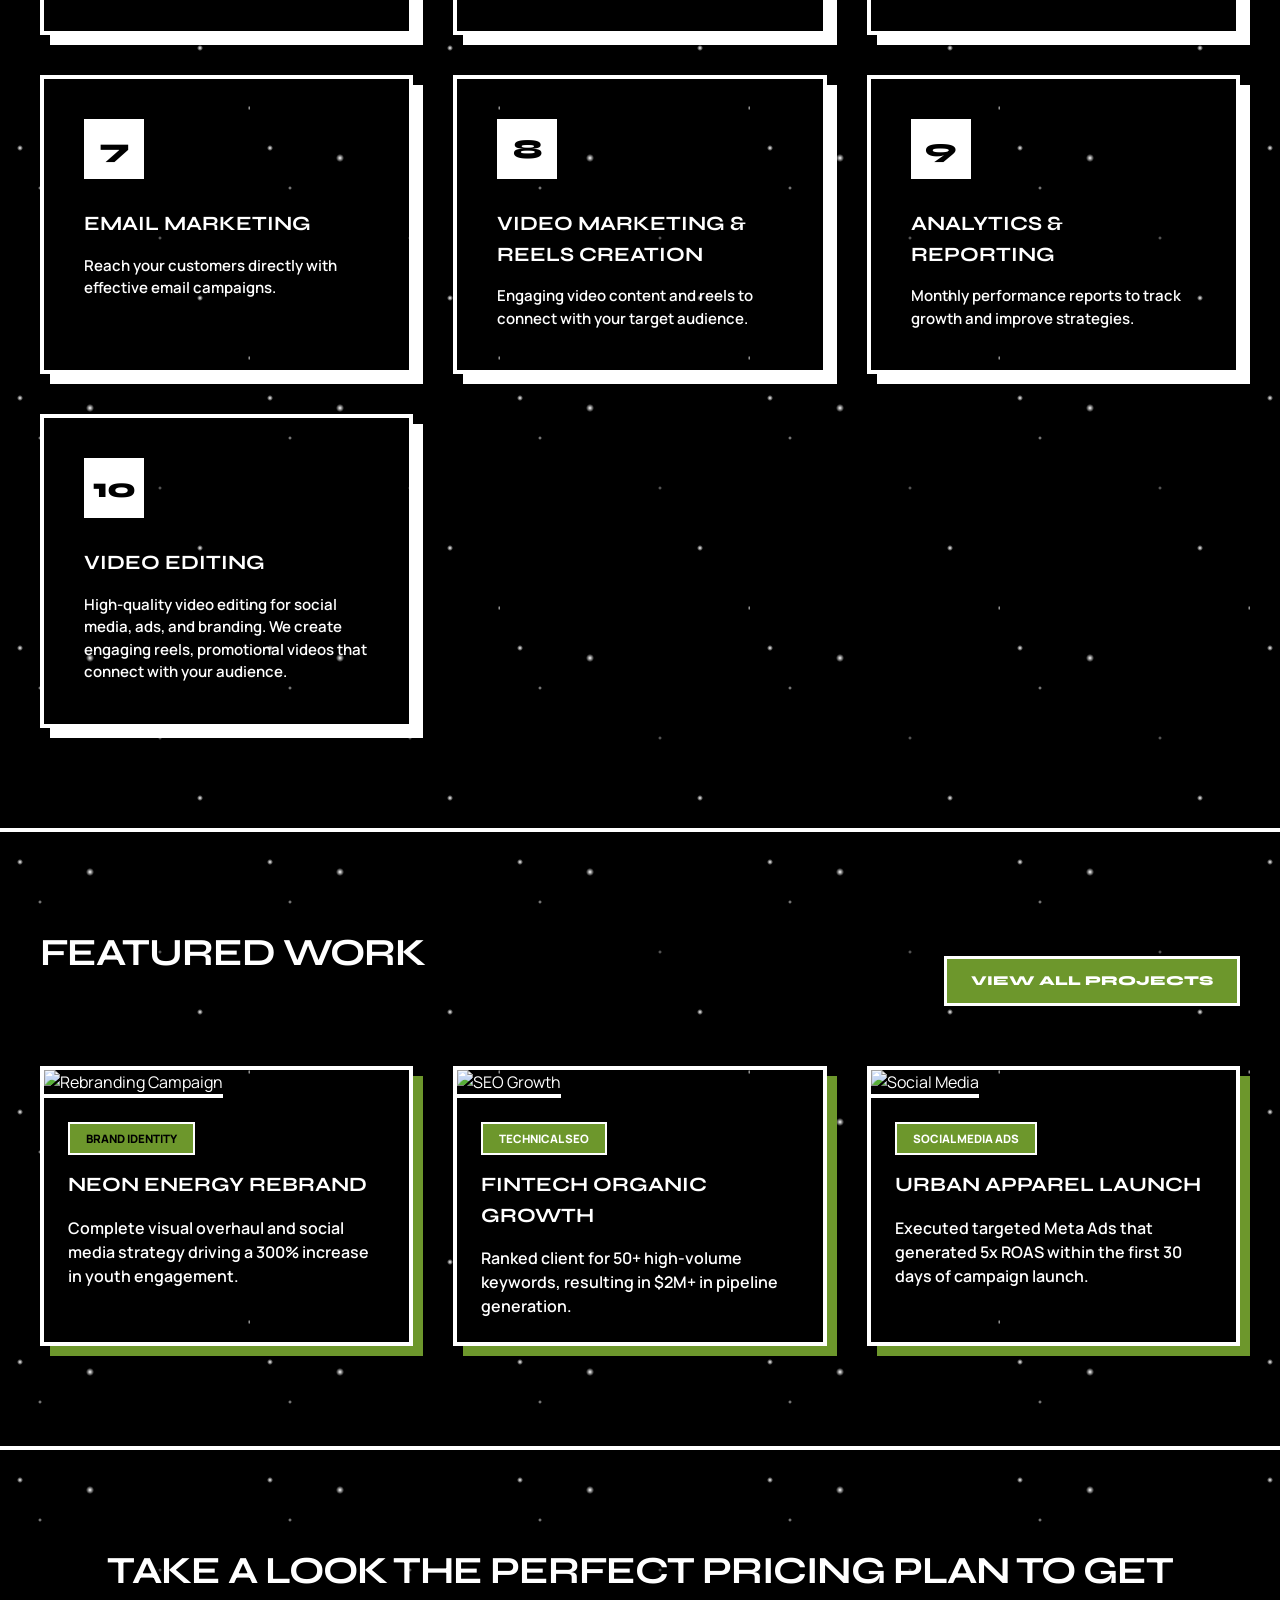
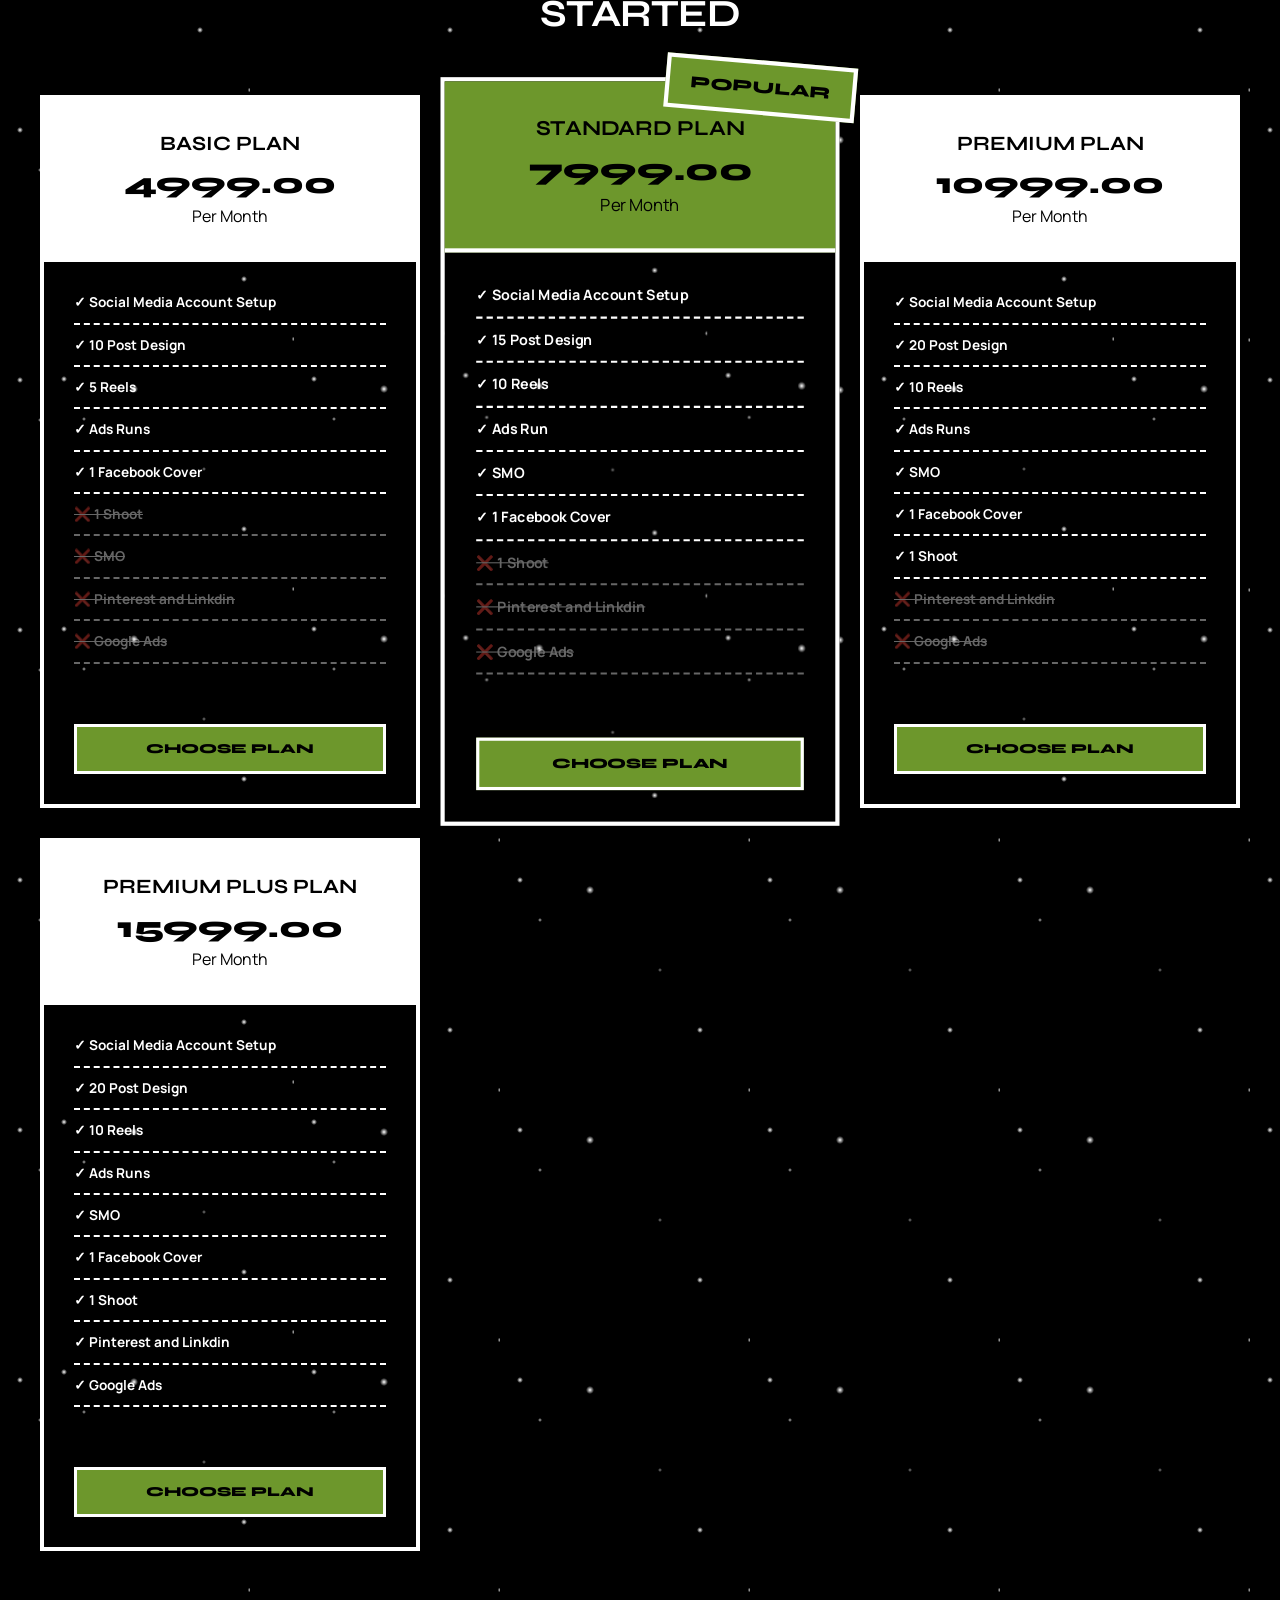
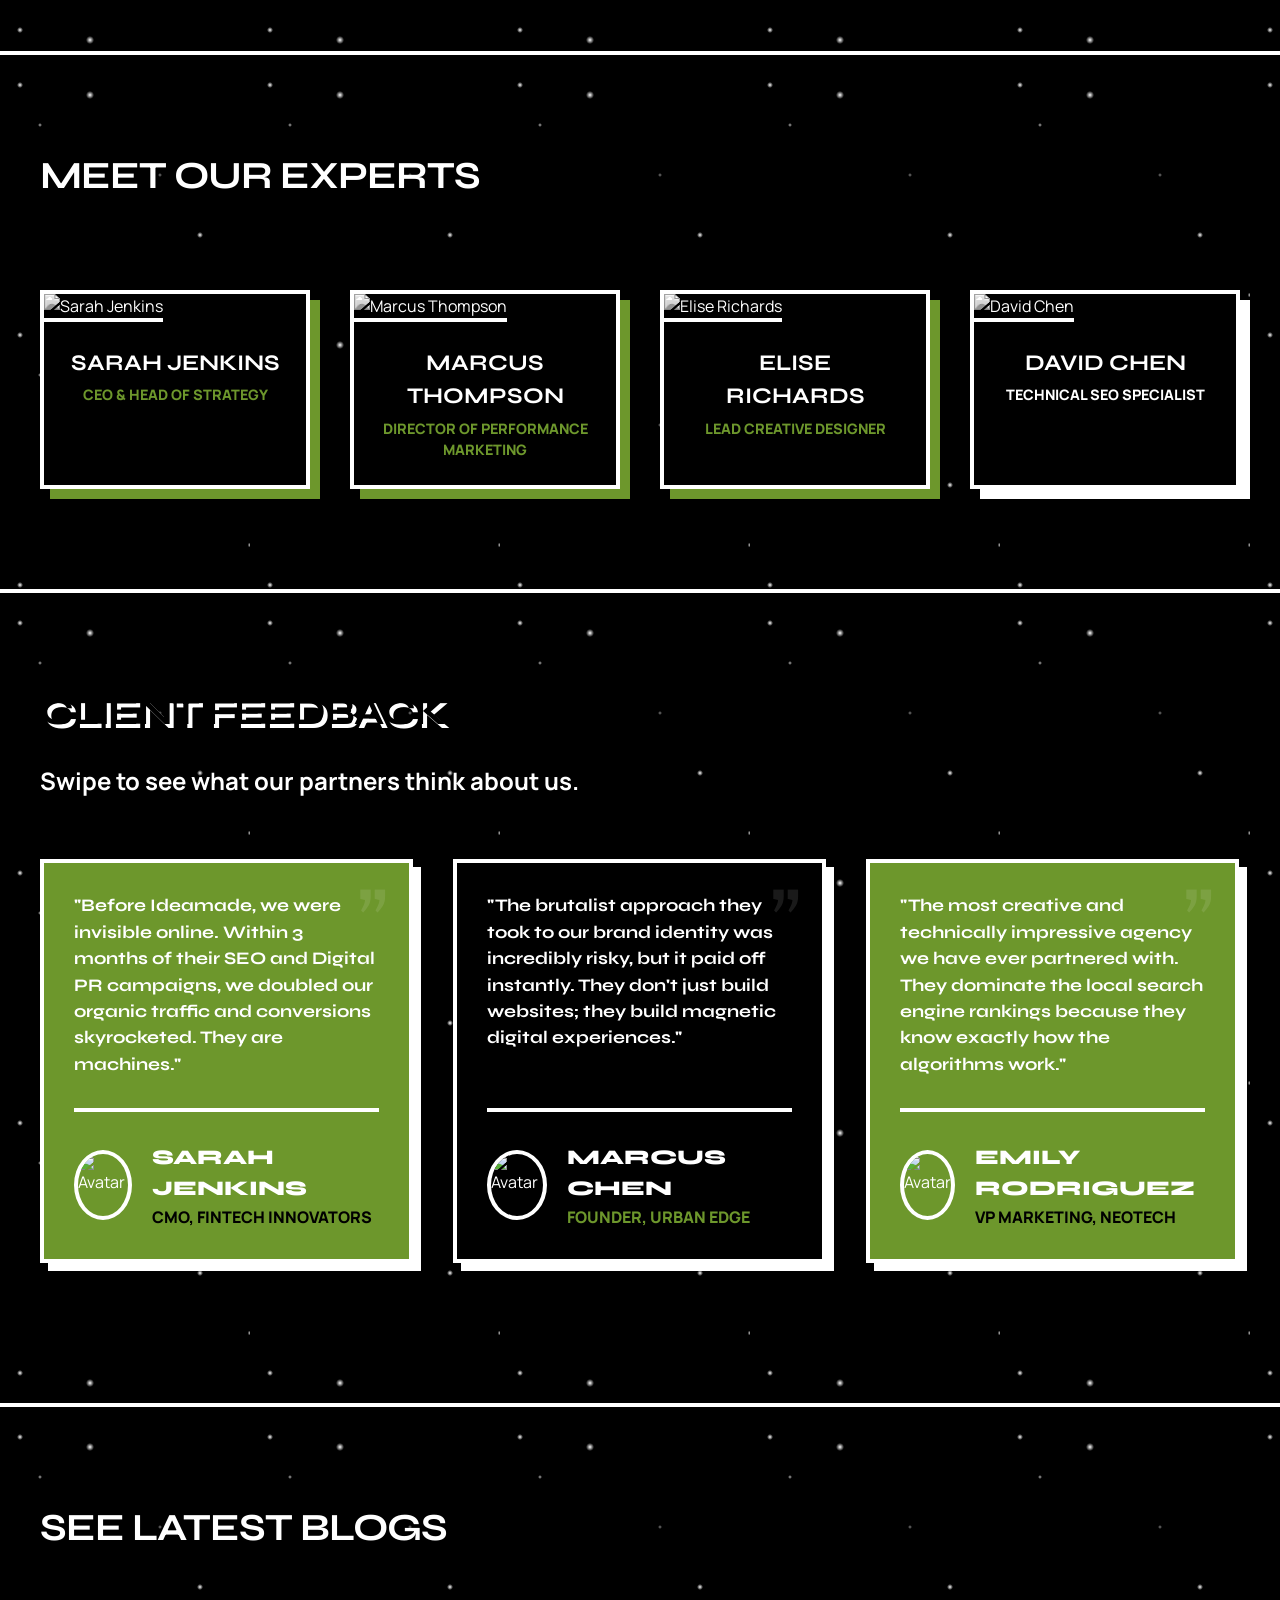
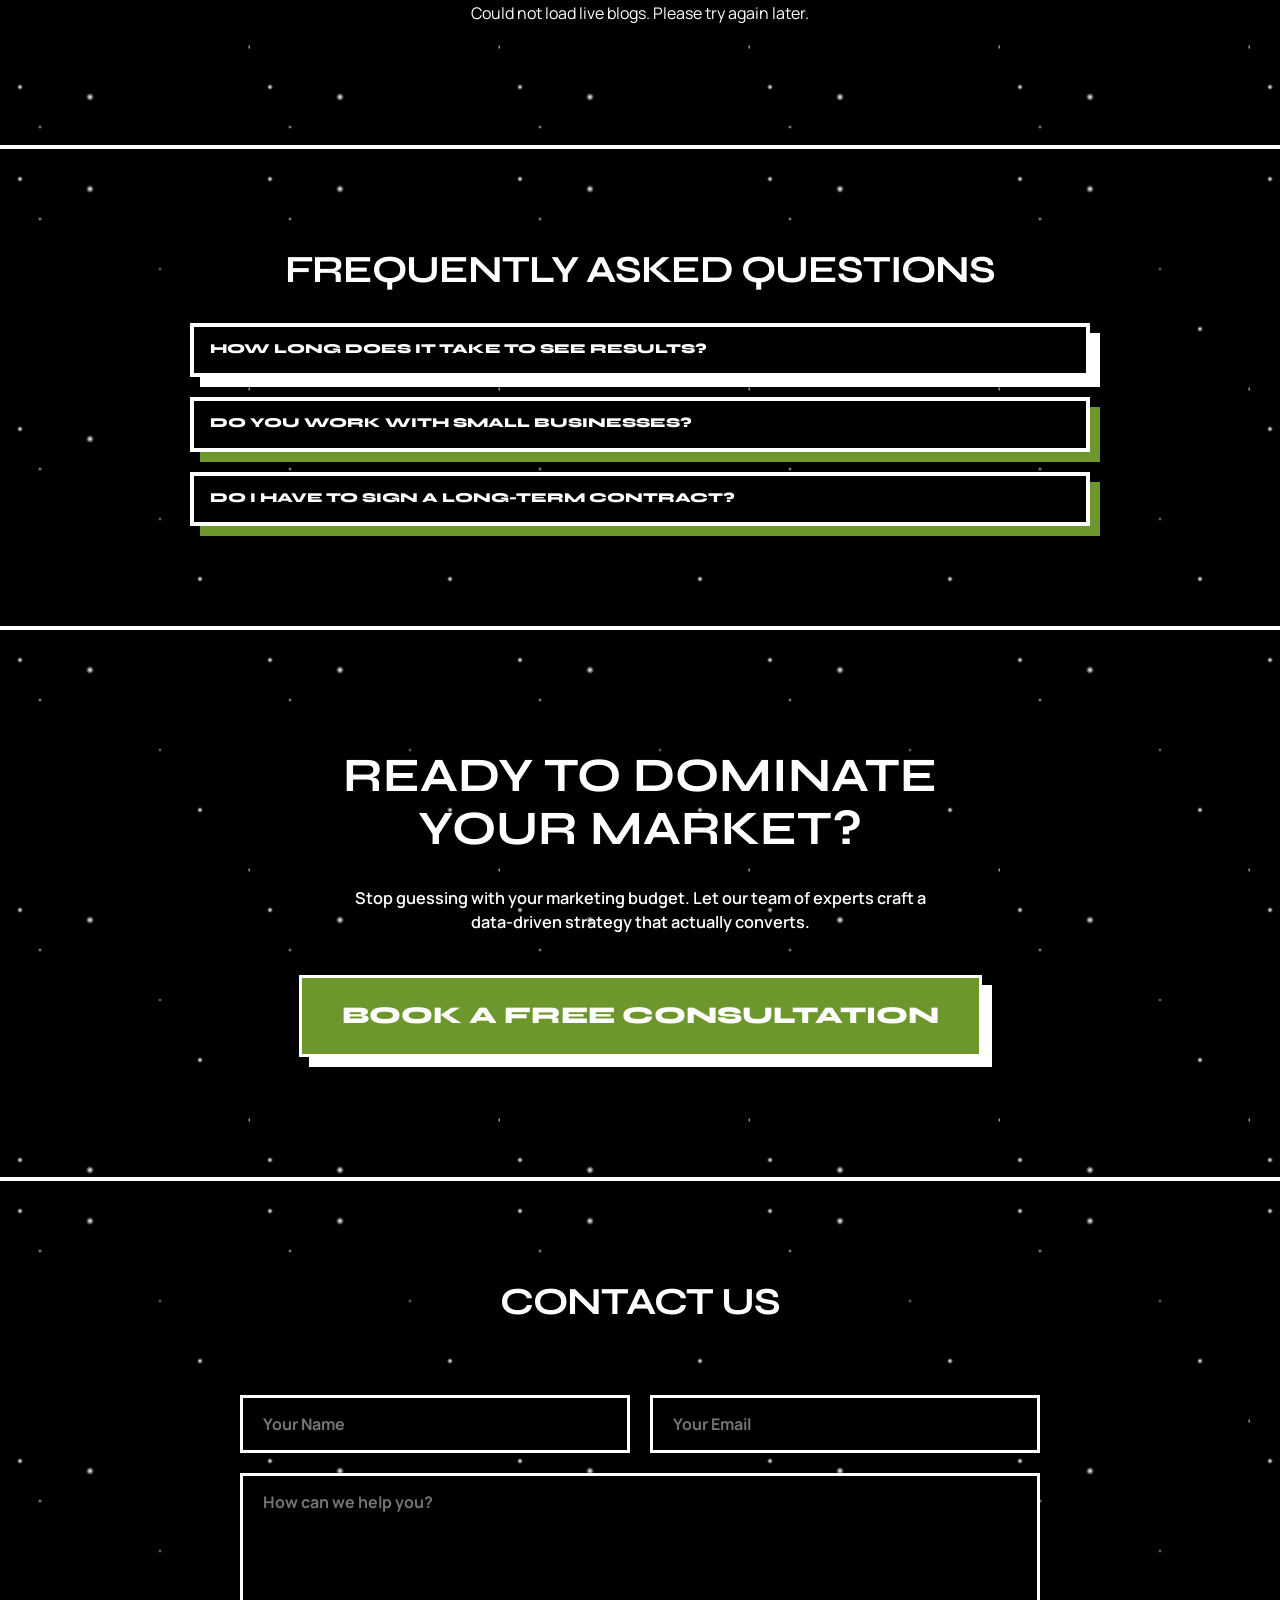
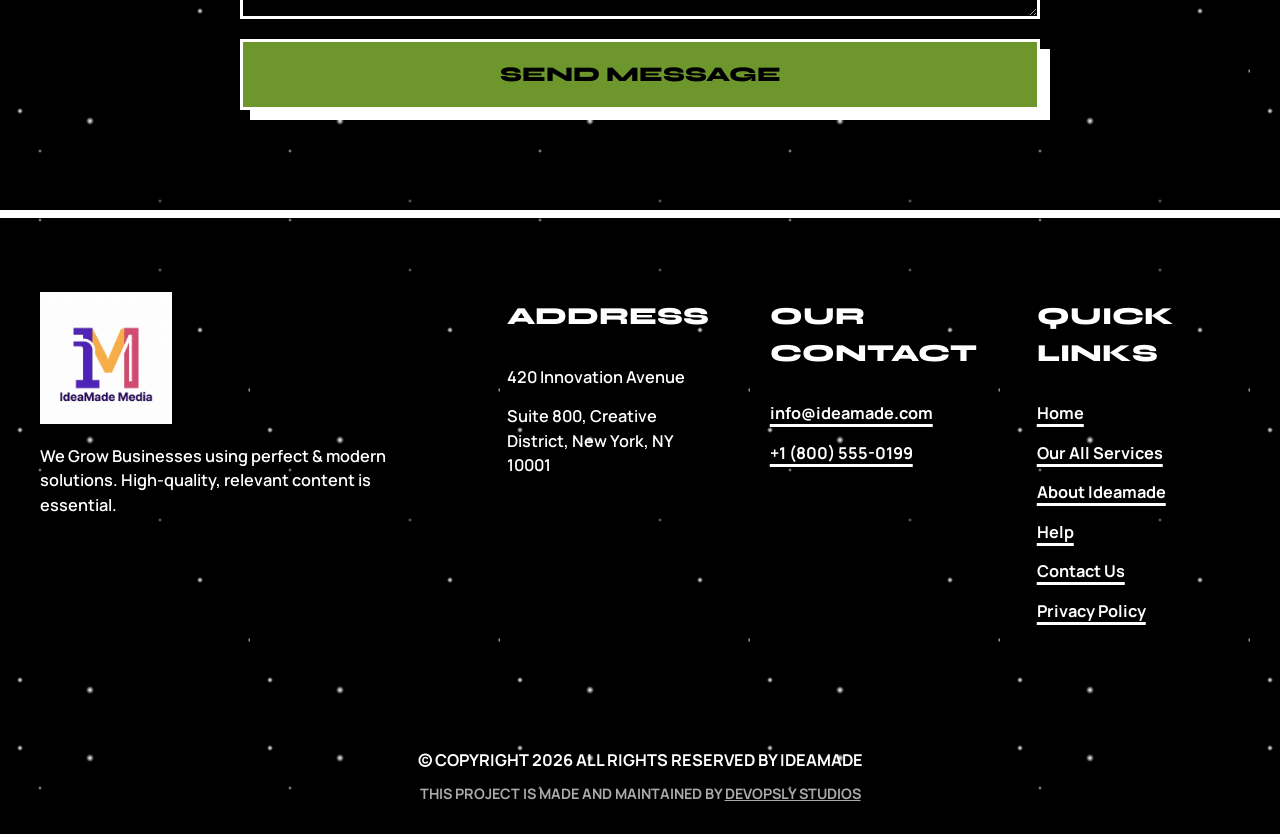
==== commit 578758cd: "Update contact section heading to CONTACT US" ====
--- a/index.html
+++ b/index.html
@@ -818,7 +818,7 @@
   <!-- Contact Form Section -->
   <section id="contact" class="contact-section section-pad bg-white">
     <div class="services-header" style="justify-content: center; text-align: center; margin-bottom: 40px;">
-      <h2 class="huge-text color-black">GET IN TOUCH</h2>
+      <h2 class="huge-text color-black">CONTACT US</h2>
     </div>
     <div class="contact-grid">
       <form id="form" class="contact-form">
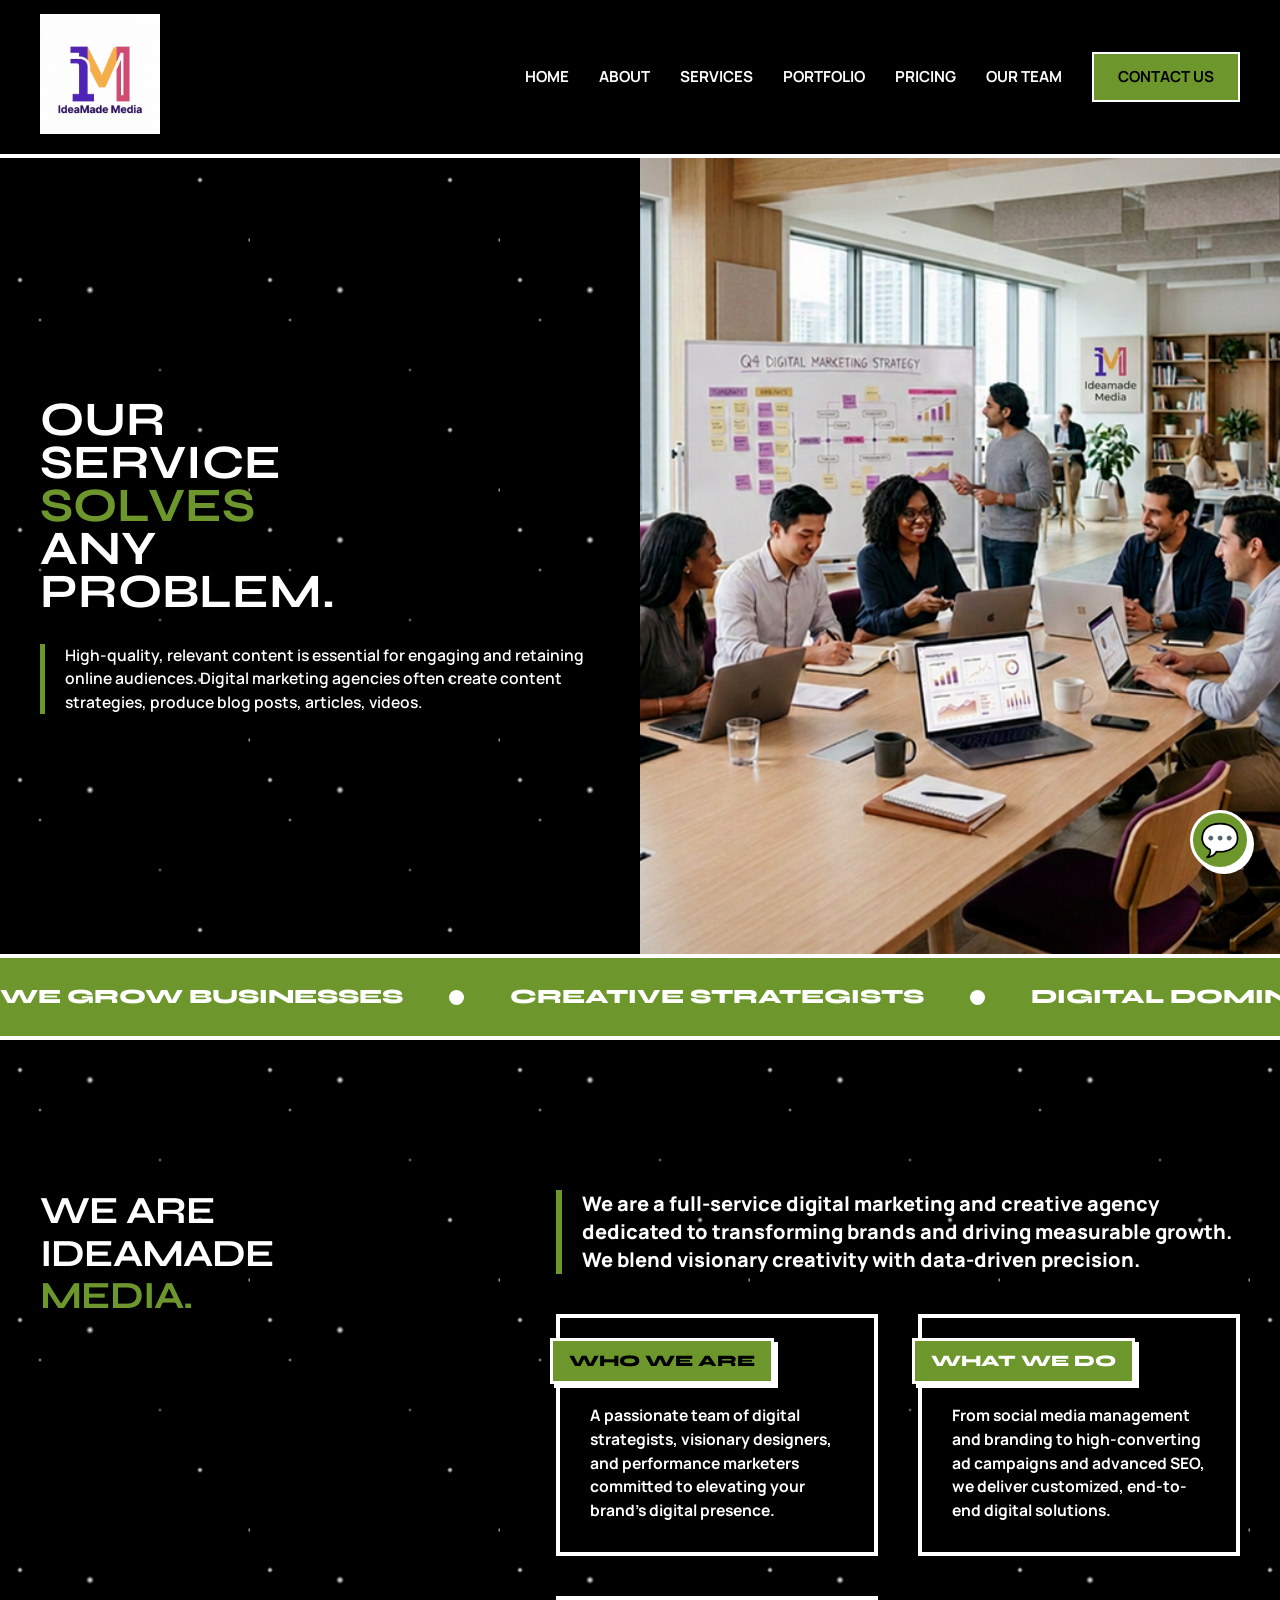
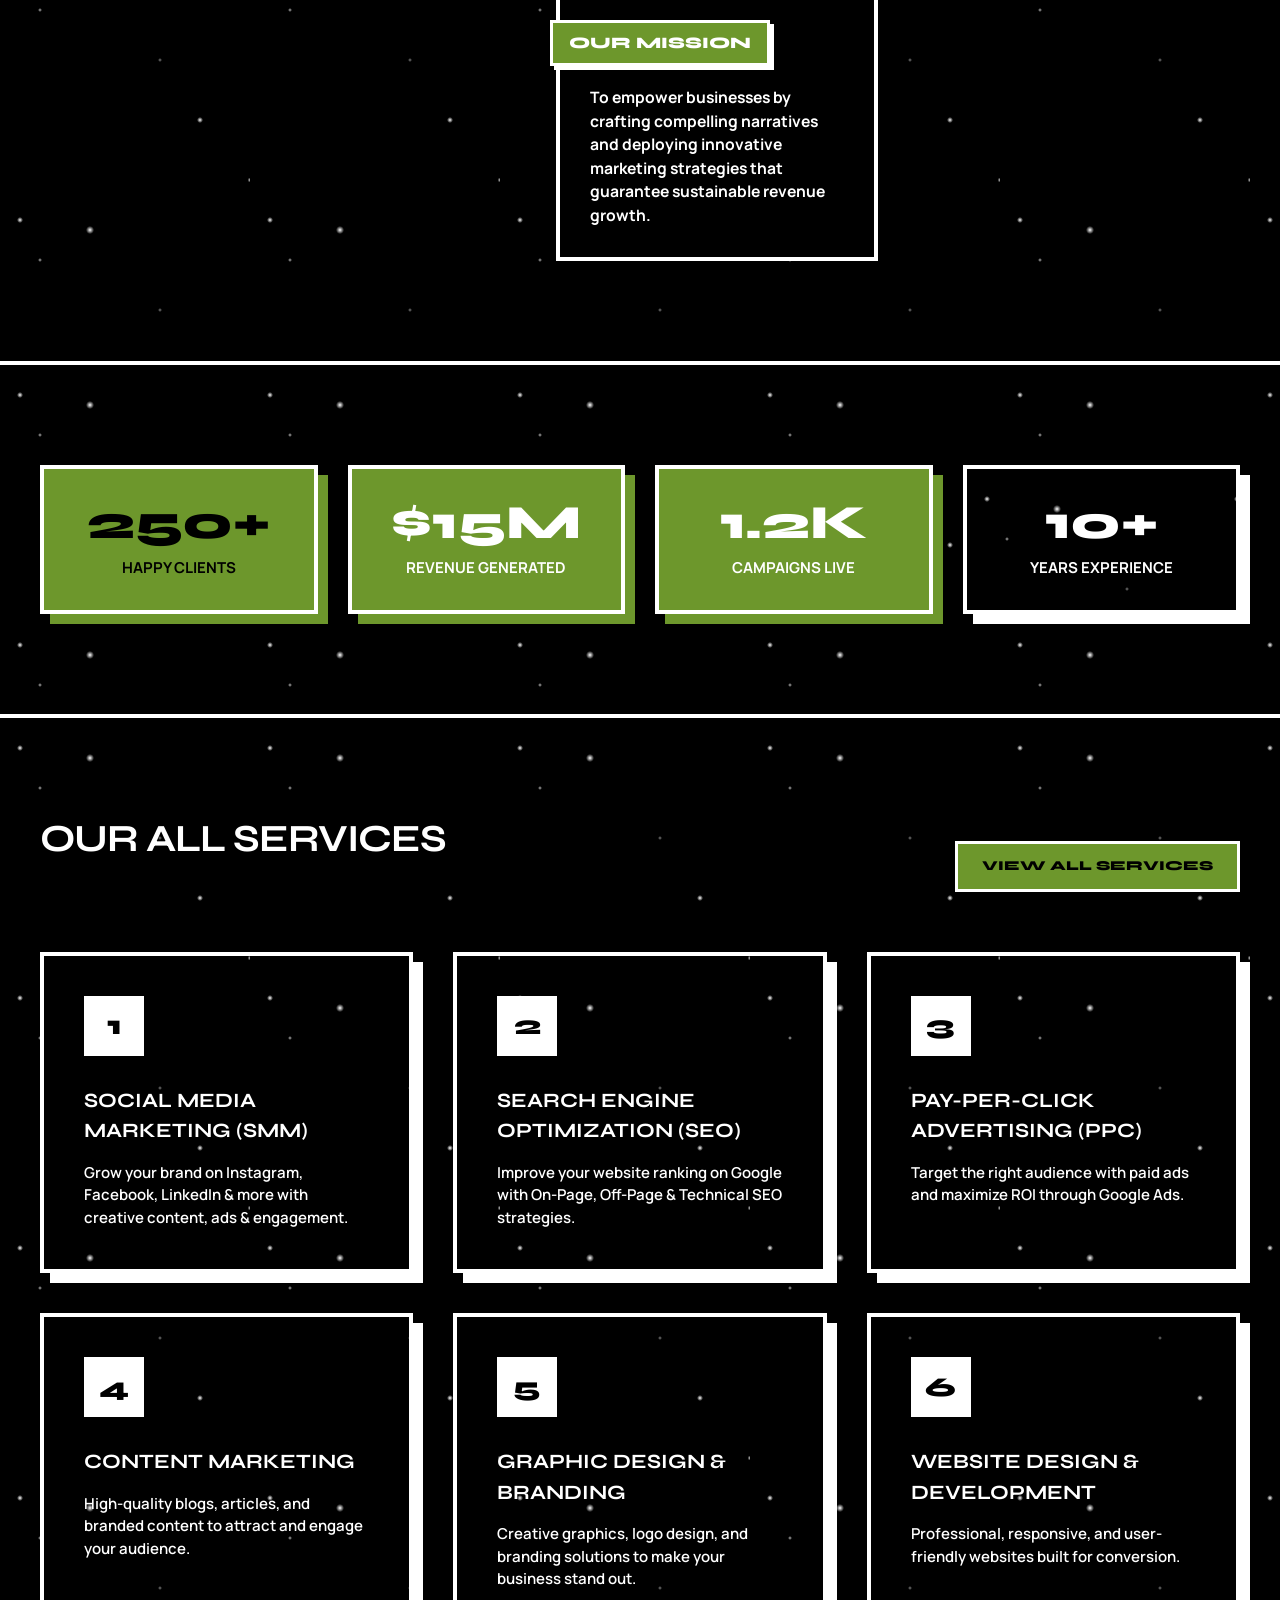
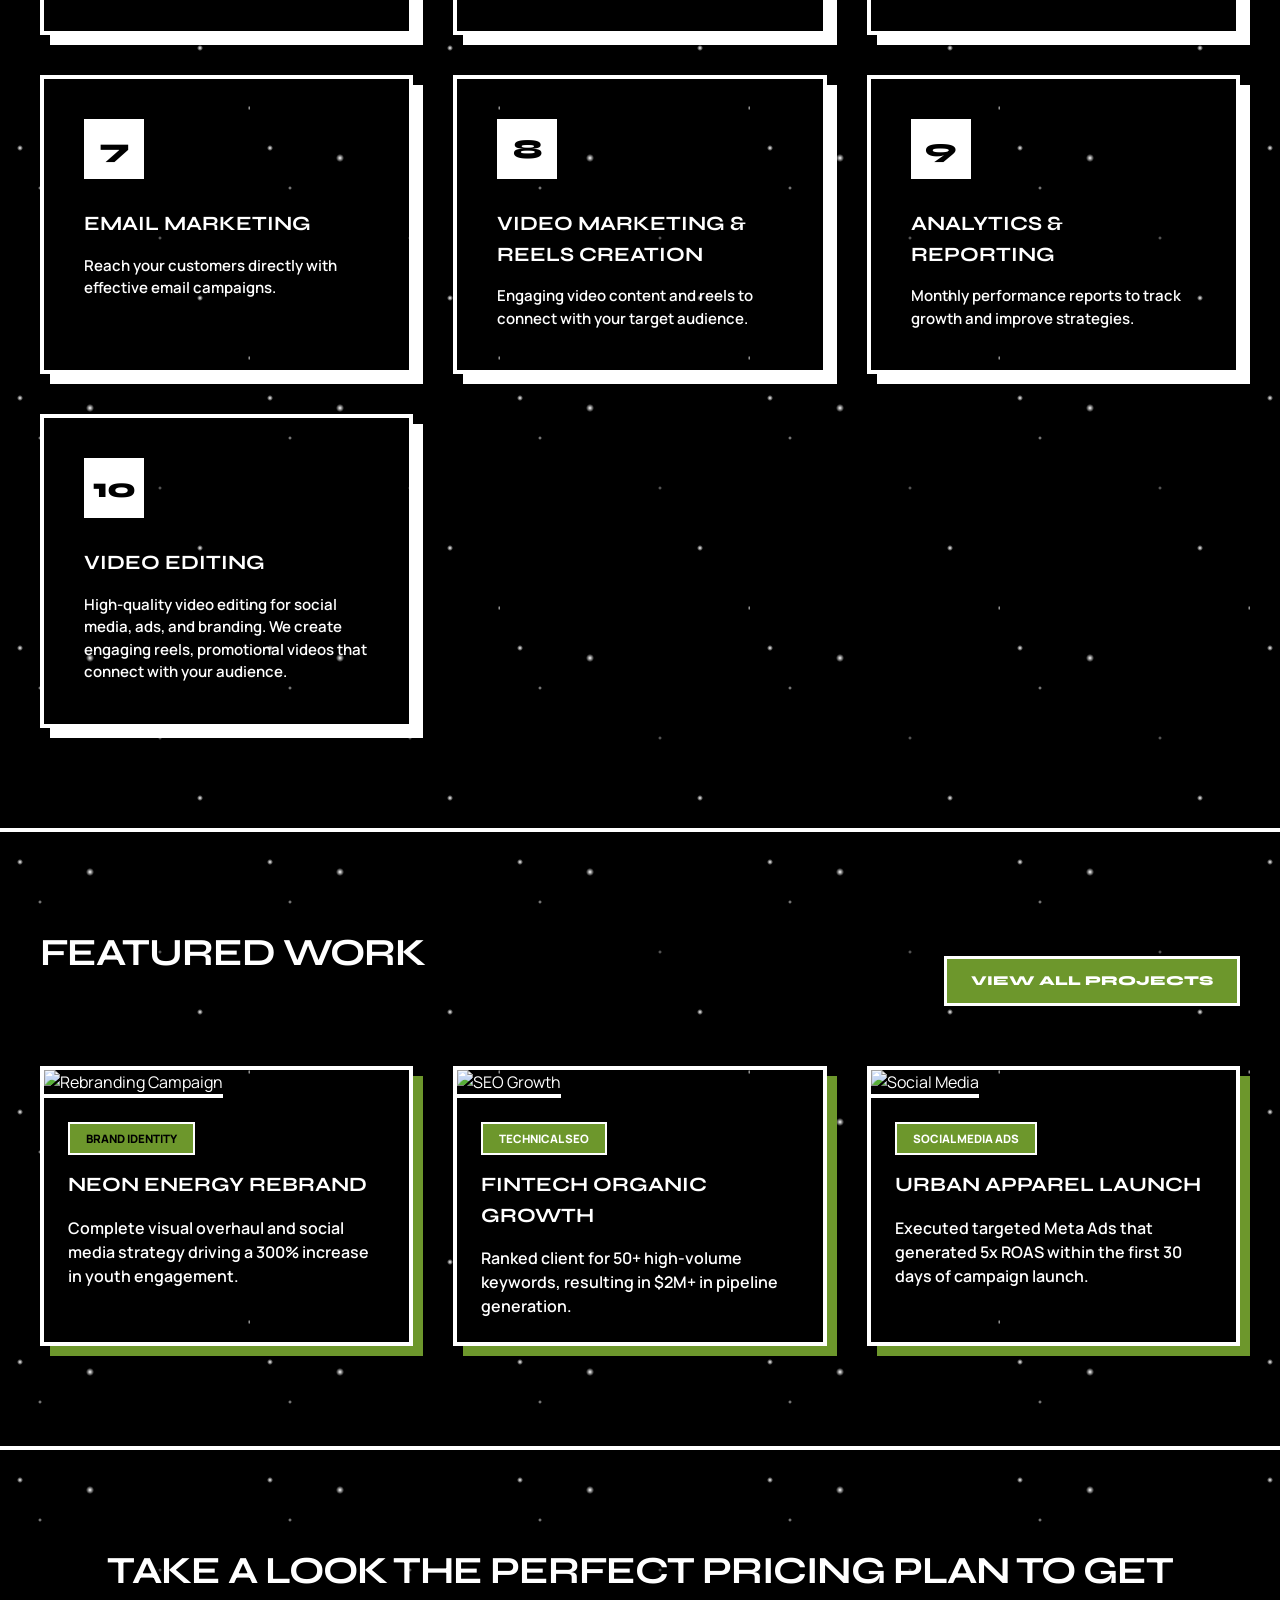
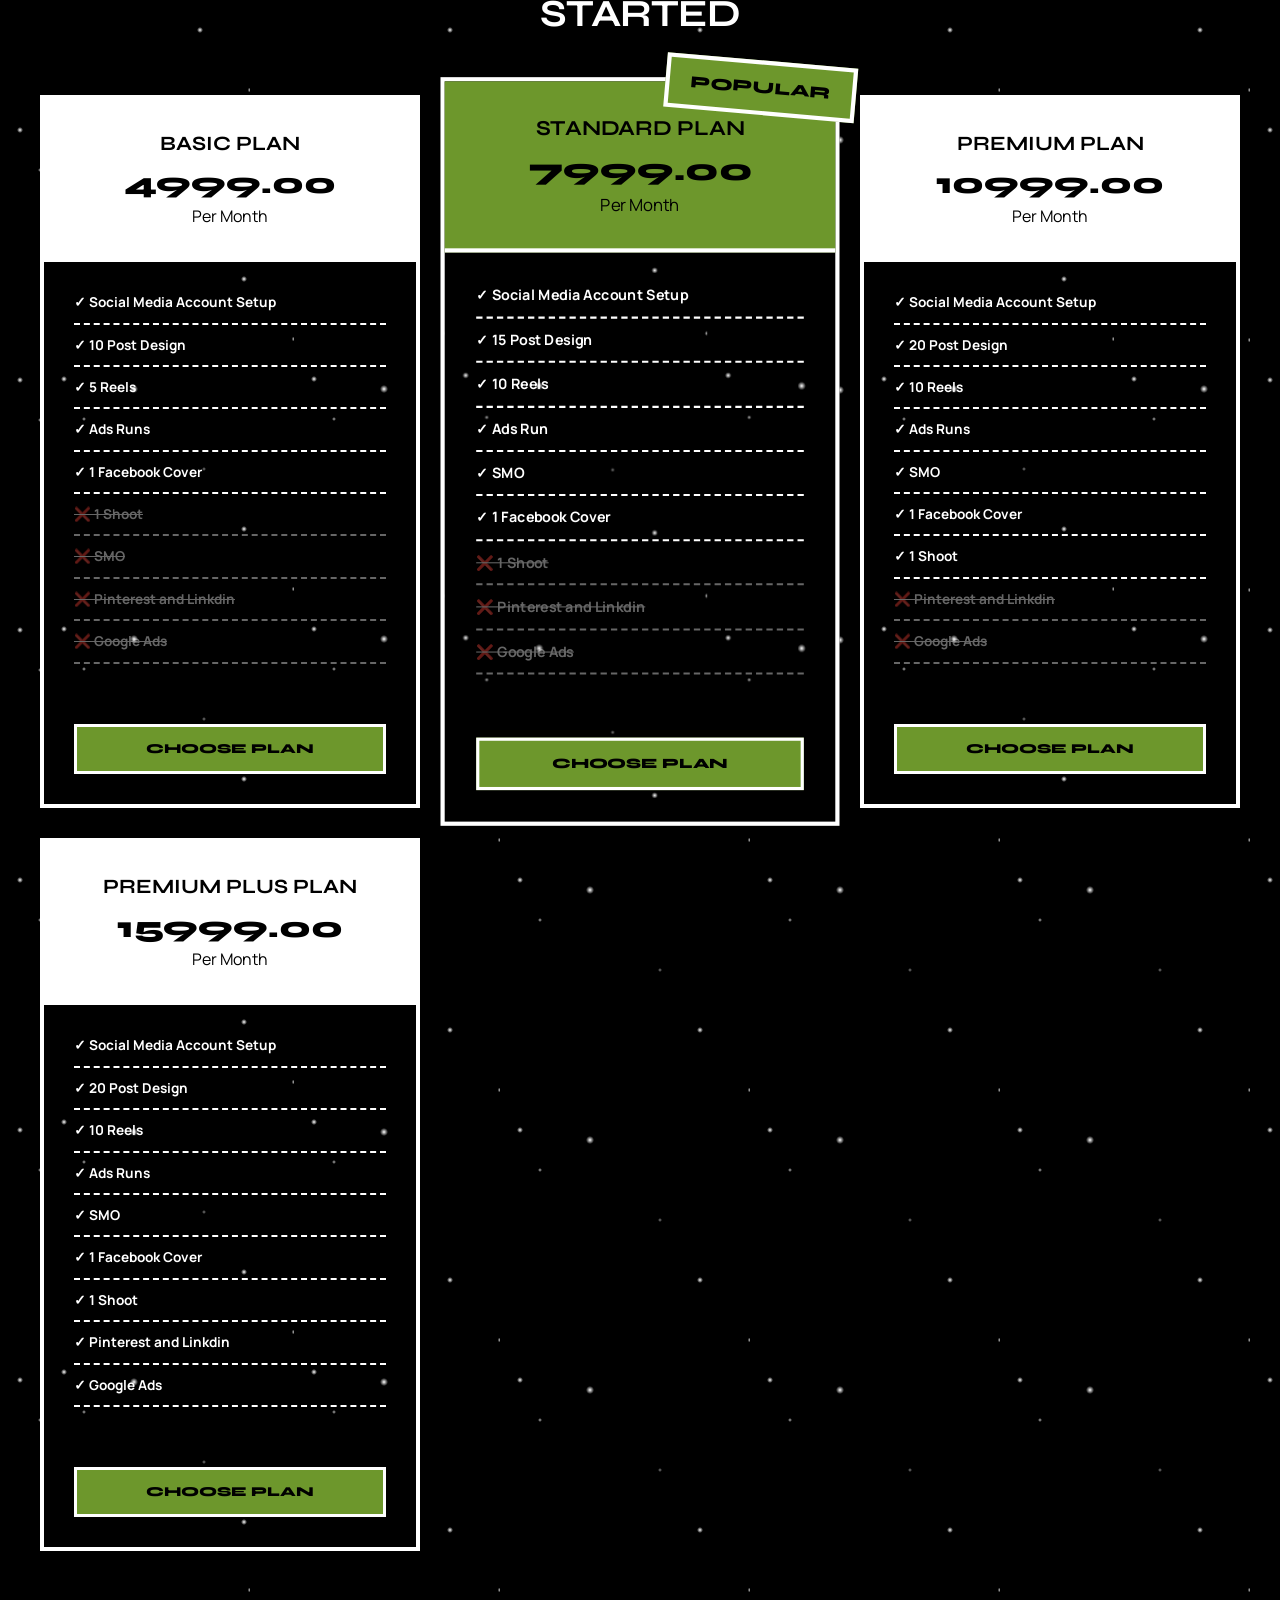
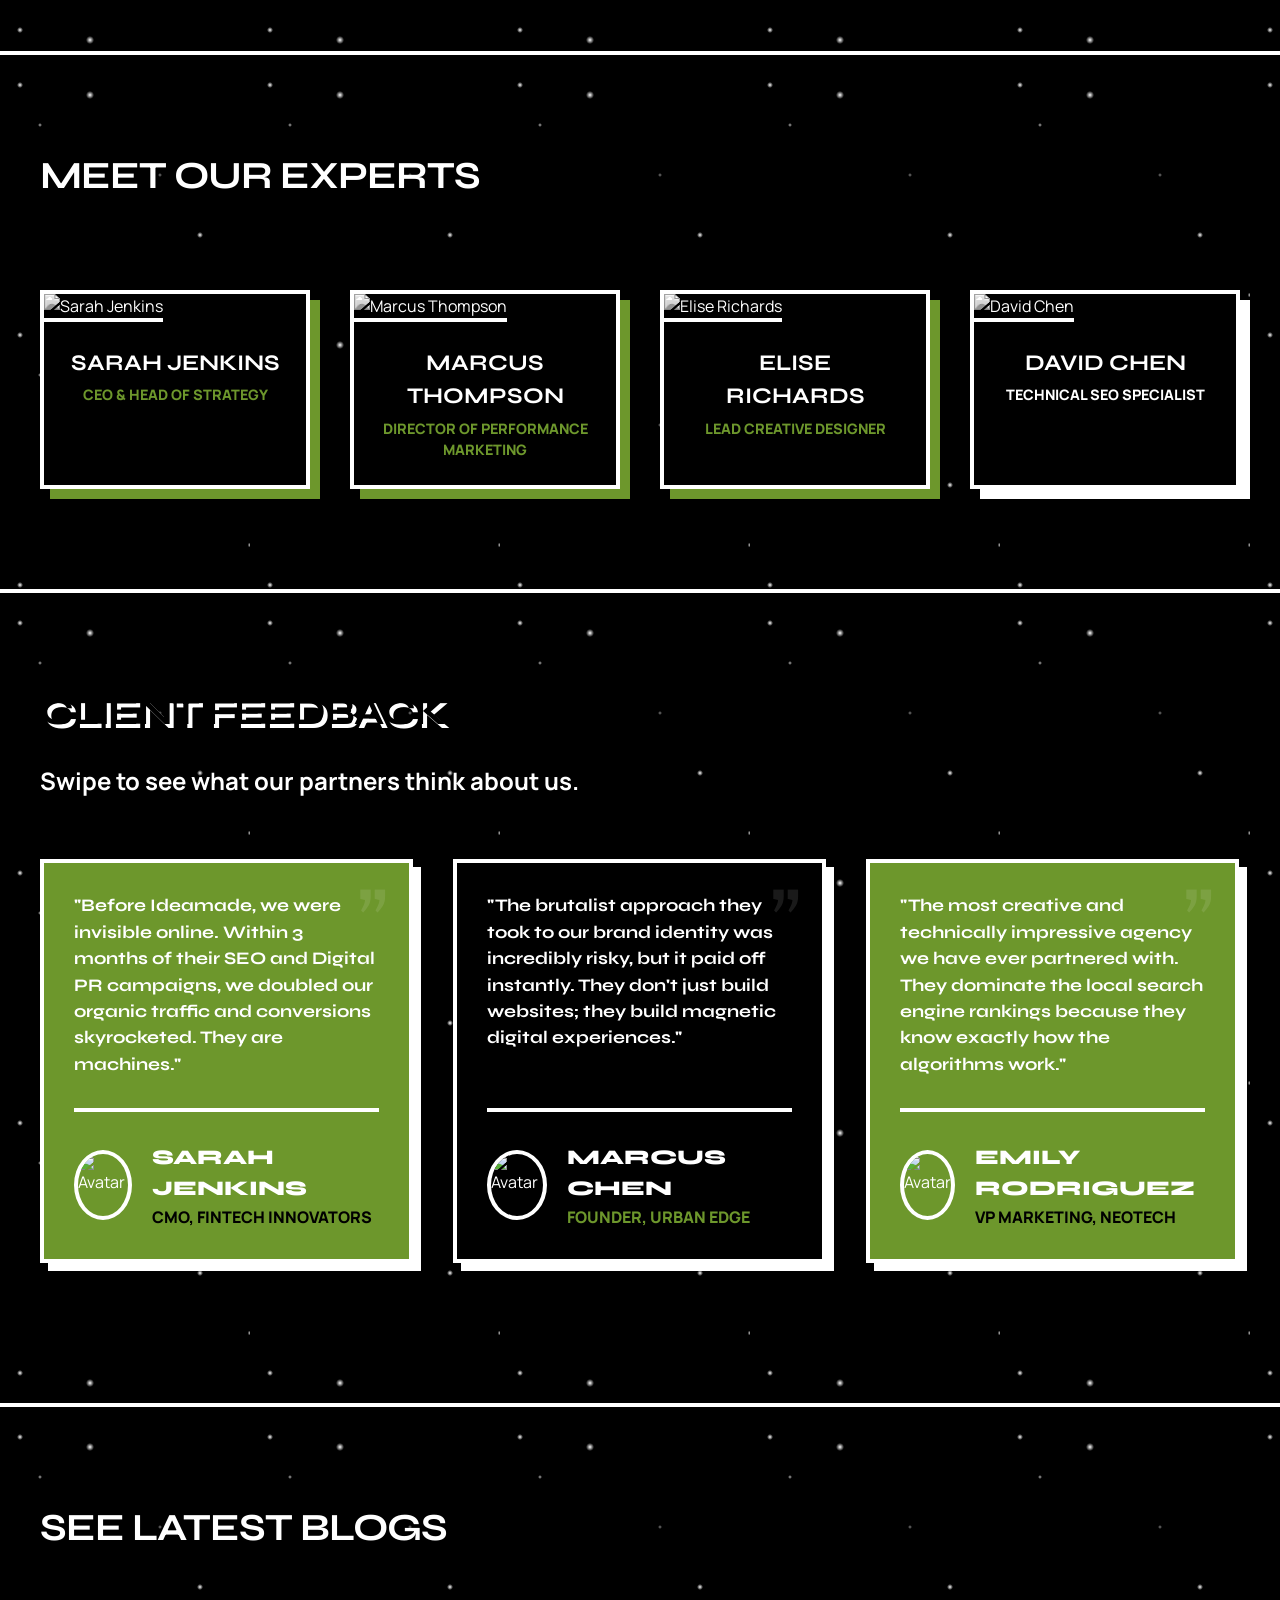
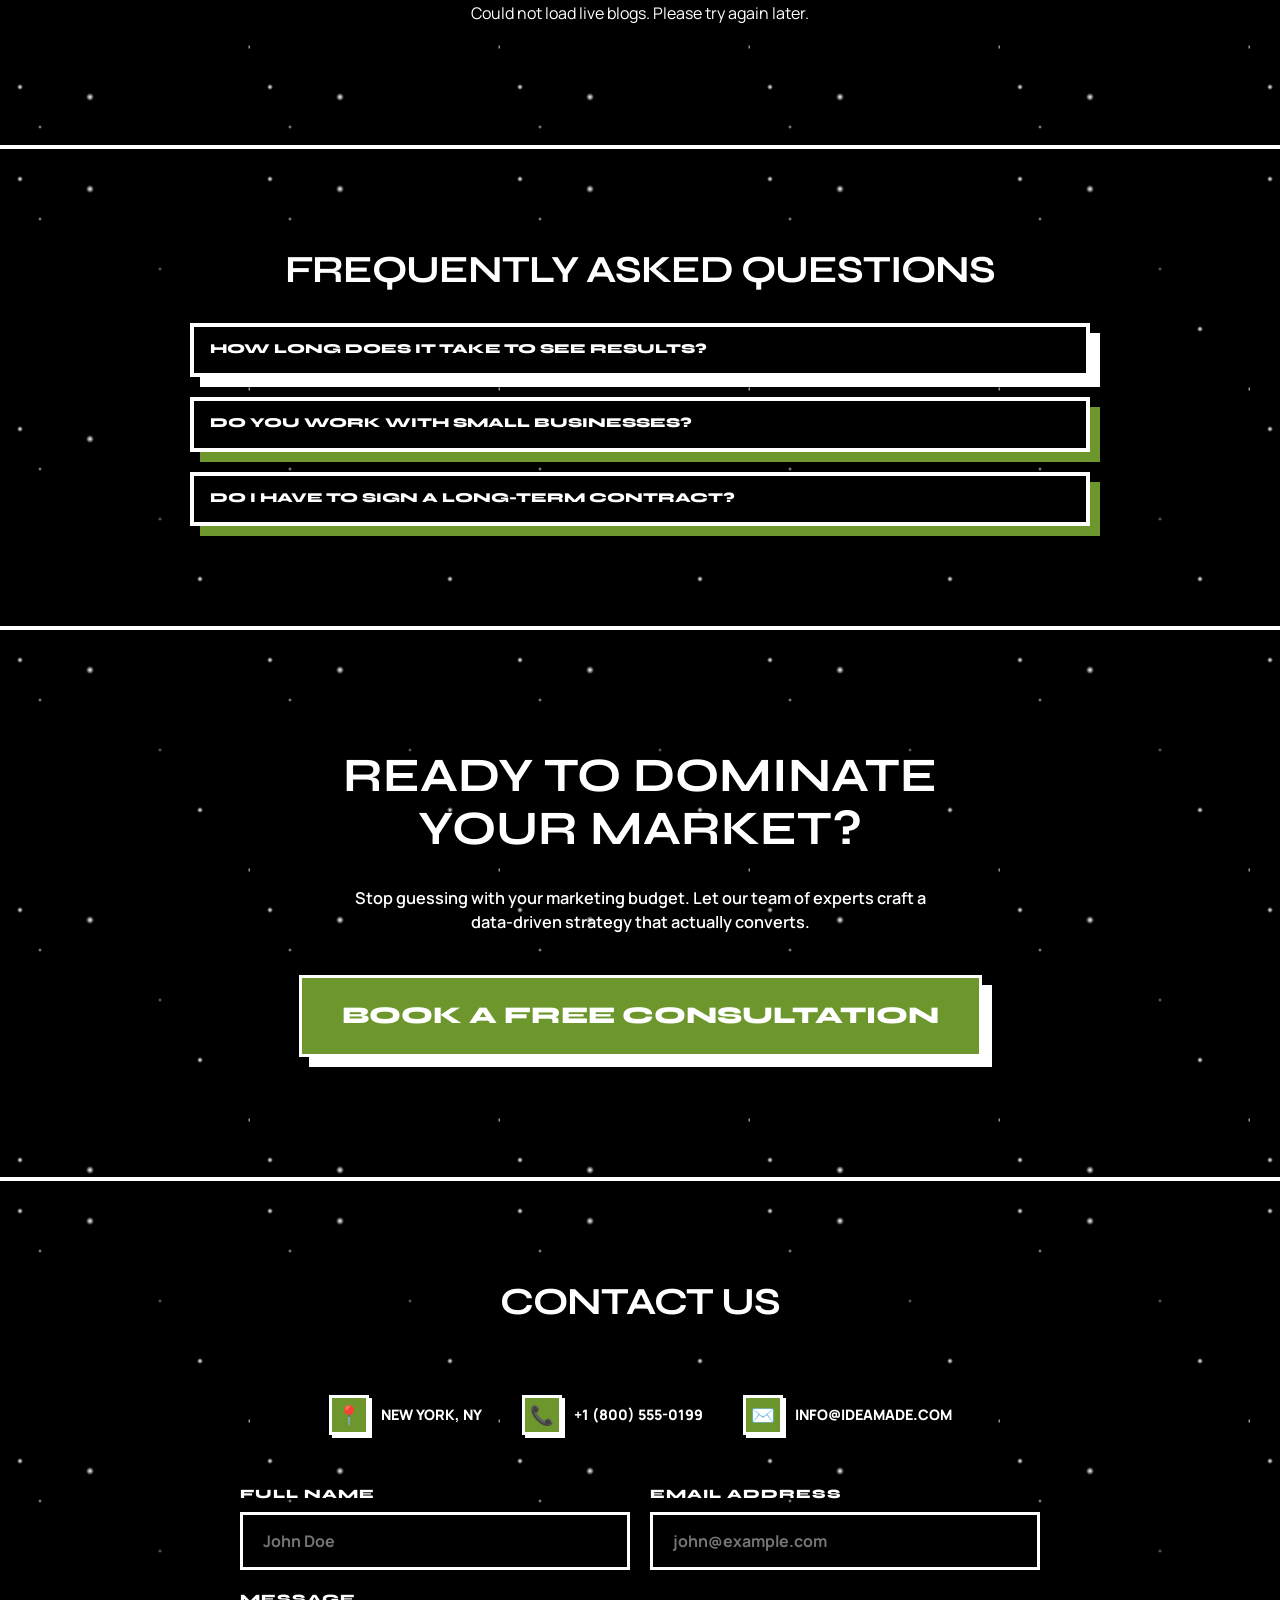
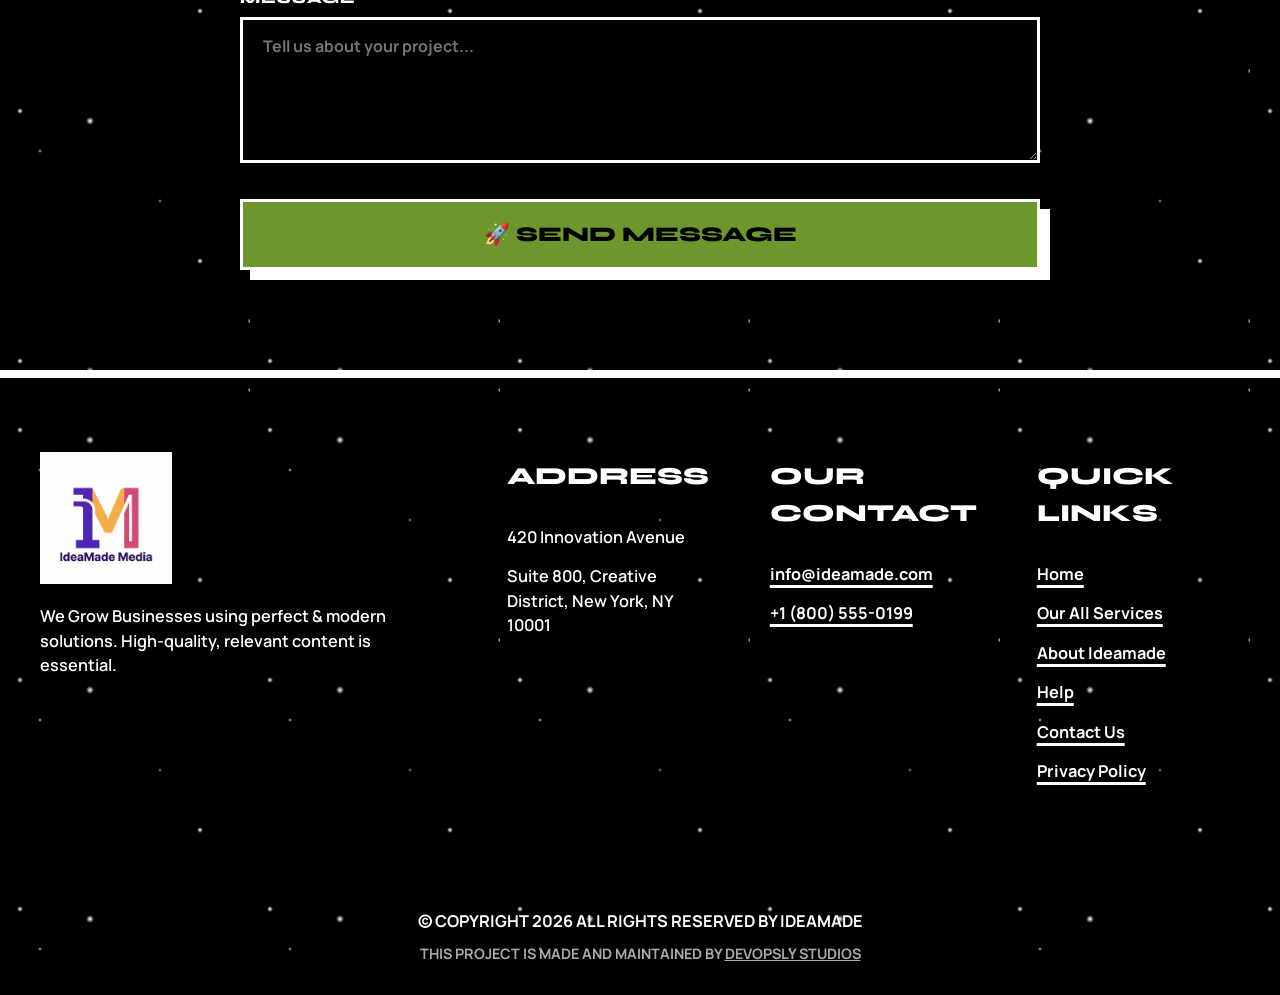
==== commit 57fd251c: "Detailed and professional contact form update" ====
--- a/index.html
+++ b/index.html
@@ -237,6 +237,51 @@
       background: var(--purple);
       color: var(--white);
       box-shadow: 6px 6px 0 var(--black);
+    }
+
+    .form-group {
+      position: relative;
+      width: 100%;
+    }
+
+    .form-label {
+      display: block;
+      font-family: var(--font-display);
+      font-weight: 800;
+      font-size: 0.8rem;
+      text-transform: uppercase;
+      margin-bottom: 8px;
+      color: var(--black);
+      letter-spacing: 1px;
+    }
+
+    .contact-info-strip {
+      display: flex;
+      justify-content: center;
+      gap: 40px;
+      margin-bottom: 50px;
+      flex-wrap: wrap;
+    }
+
+    .info-item {
+      display: flex;
+      align-items: center;
+      gap: 12px;
+      font-weight: 800;
+      text-transform: uppercase;
+      font-size: 0.9rem;
+    }
+
+    .info-icon {
+      width: 40px;
+      height: 40px;
+      background: var(--gold);
+      border: 3px solid var(--black);
+      display: flex;
+      align-items: center;
+      justify-content: center;
+      font-size: 1.2rem;
+      box-shadow: 3px 3px 0 var(--black);
     }
   </style>
 </head>
@@ -820,14 +865,38 @@
     <div class="services-header" style="justify-content: center; text-align: center; margin-bottom: 40px;">
       <h2 class="huge-text color-black">CONTACT US</h2>
     </div>
+    <div class="contact-info-strip">
+      <div class="info-item">
+        <div class="info-icon">📍</div>
+        <span>New York, NY</span>
+      </div>
+      <div class="info-item">
+        <div class="info-icon">📞</div>
+        <span>+1 (800) 555-0199</span>
+      </div>
+      <div class="info-item">
+        <div class="info-icon">✉️</div>
+        <span>info@ideamade.com</span>
+      </div>
+    </div>
+
     <div class="contact-grid">
       <form id="form" class="contact-form">
         <div class="form-row">
-          <input type="text" name="name" placeholder="Your Name" required class="form-input">
-          <input type="email" name="email" placeholder="Your Email" required class="form-input">
-        </div>
-        <textarea name="message" placeholder="How can we help you?" required class="form-input" rows="5"></textarea>
-        <button type="submit" class="btn-block bg-purple color-white border-black shadow-black" style="font-size: 1.3rem; padding: 20px; width: 100%;">SEND MESSAGE</button>
+          <div class="form-group">
+            <label class="form-label">Full Name</label>
+            <input type="text" name="name" placeholder="John Doe" required class="form-input">
+          </div>
+          <div class="form-group">
+            <label class="form-label">Email Address</label>
+            <input type="email" name="email" placeholder="john@example.com" required class="form-input">
+          </div>
+        </div>
+        <div class="form-group">
+          <label class="form-label">Message</label>
+          <textarea name="message" placeholder="Tell us about your project..." required class="form-input" rows="5"></textarea>
+        </div>
+        <button type="submit" class="btn-block bg-purple color-white border-black shadow-black" style="font-size: 1.3rem; padding: 20px; width: 100%; margin-top: 10px;">🚀 SEND MESSAGE</button>
       </form>
     </div>
   </section>
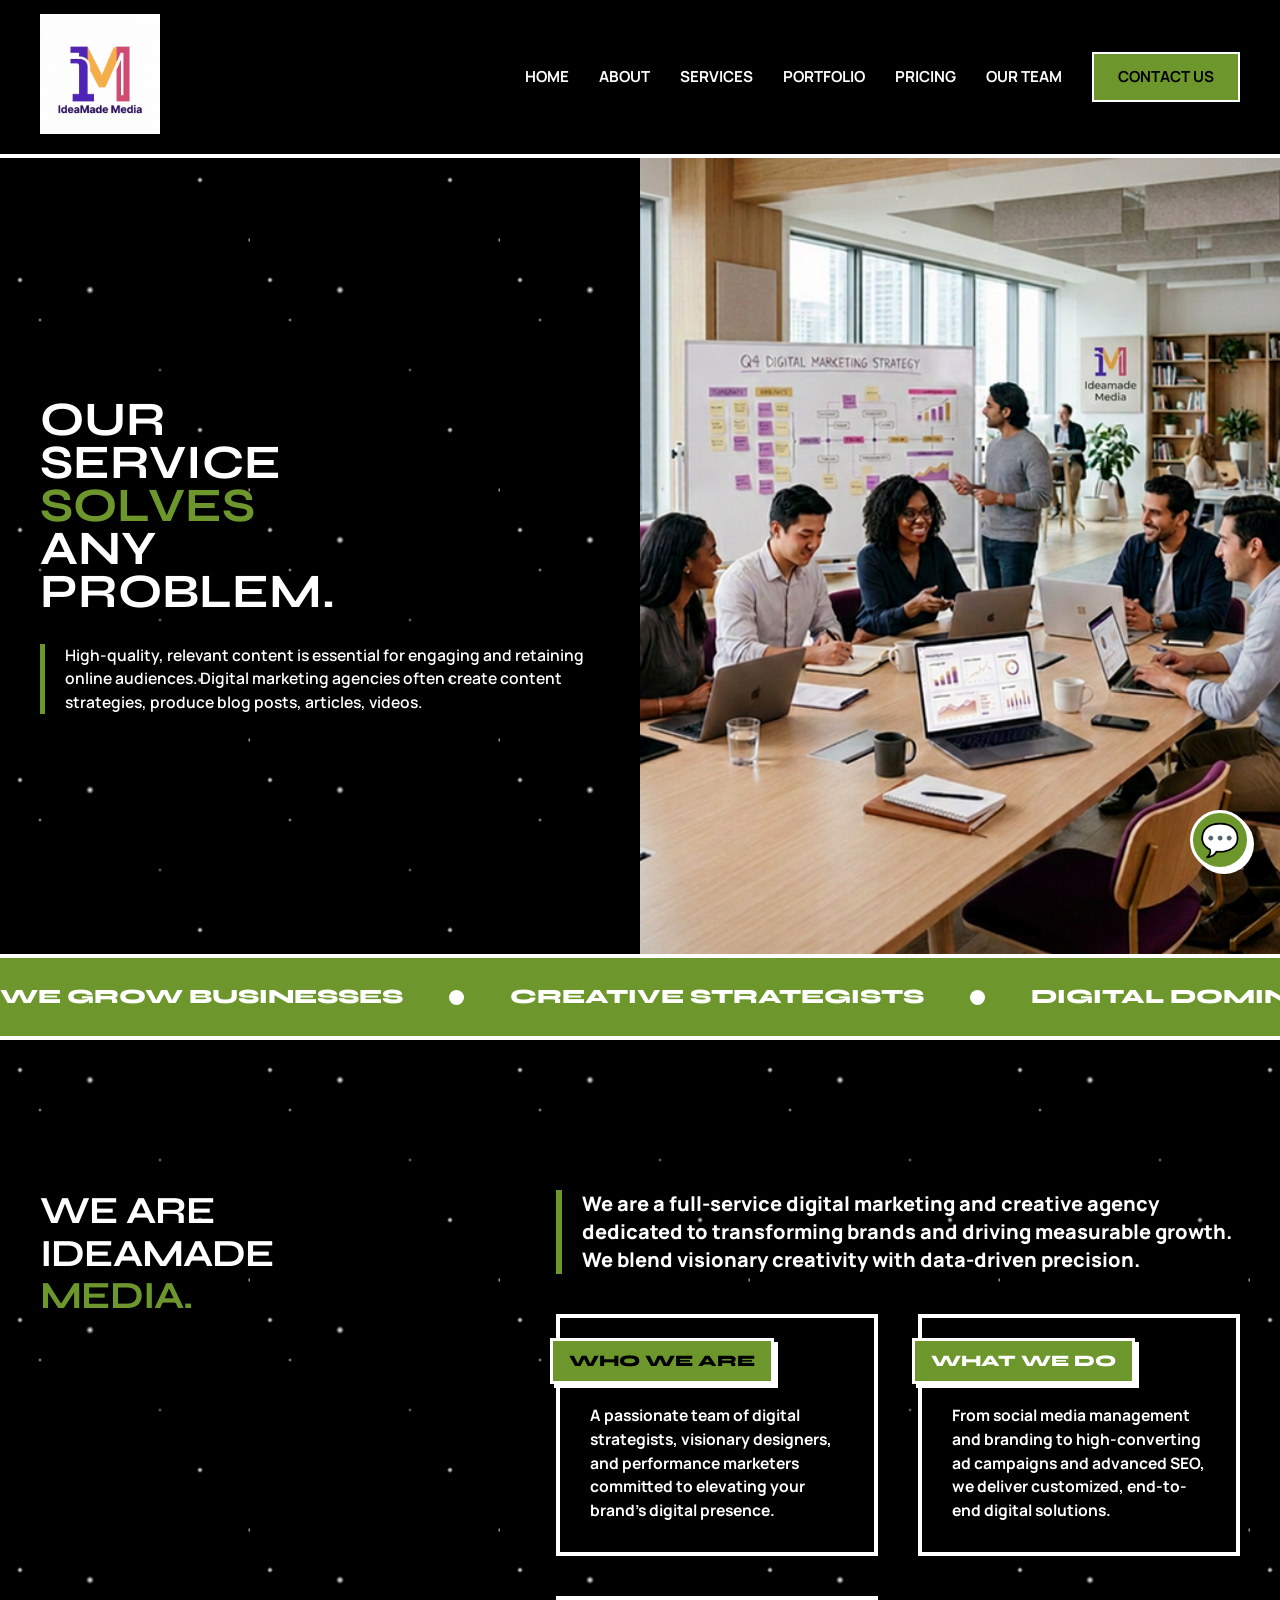
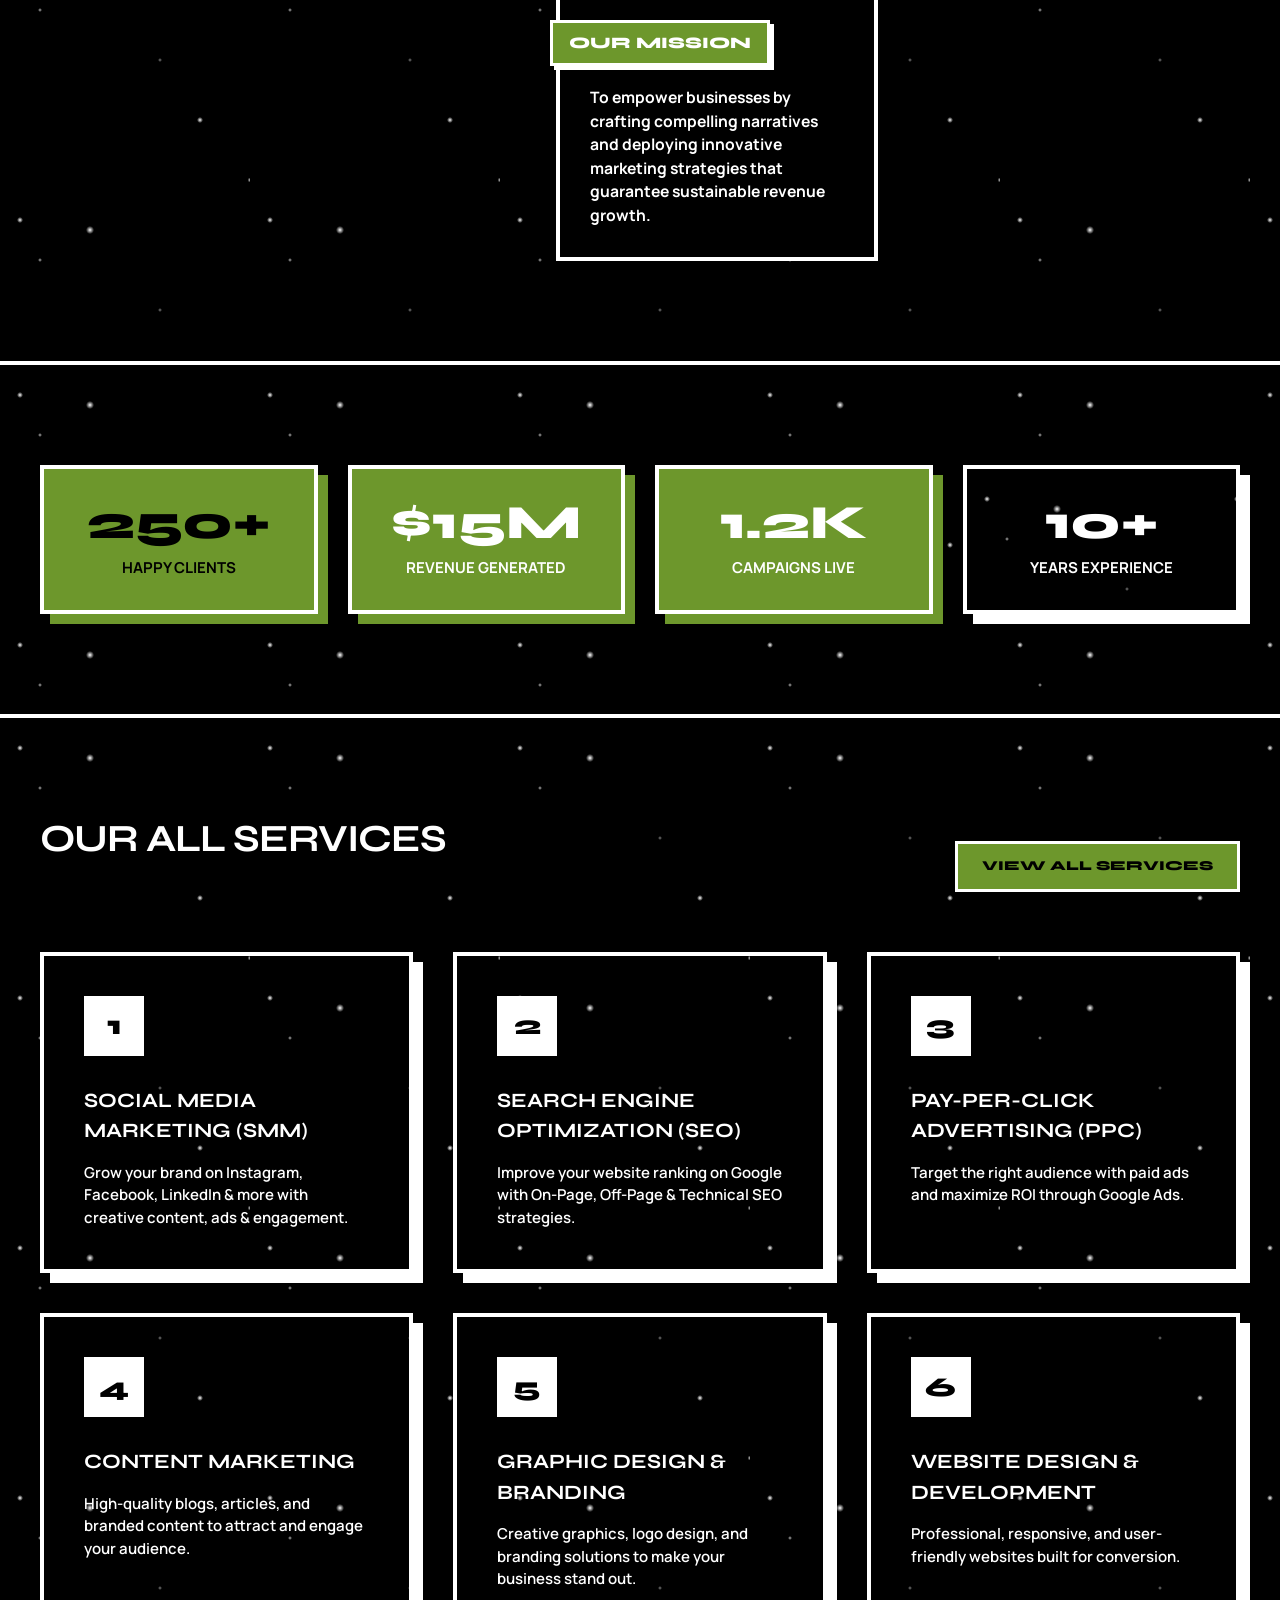
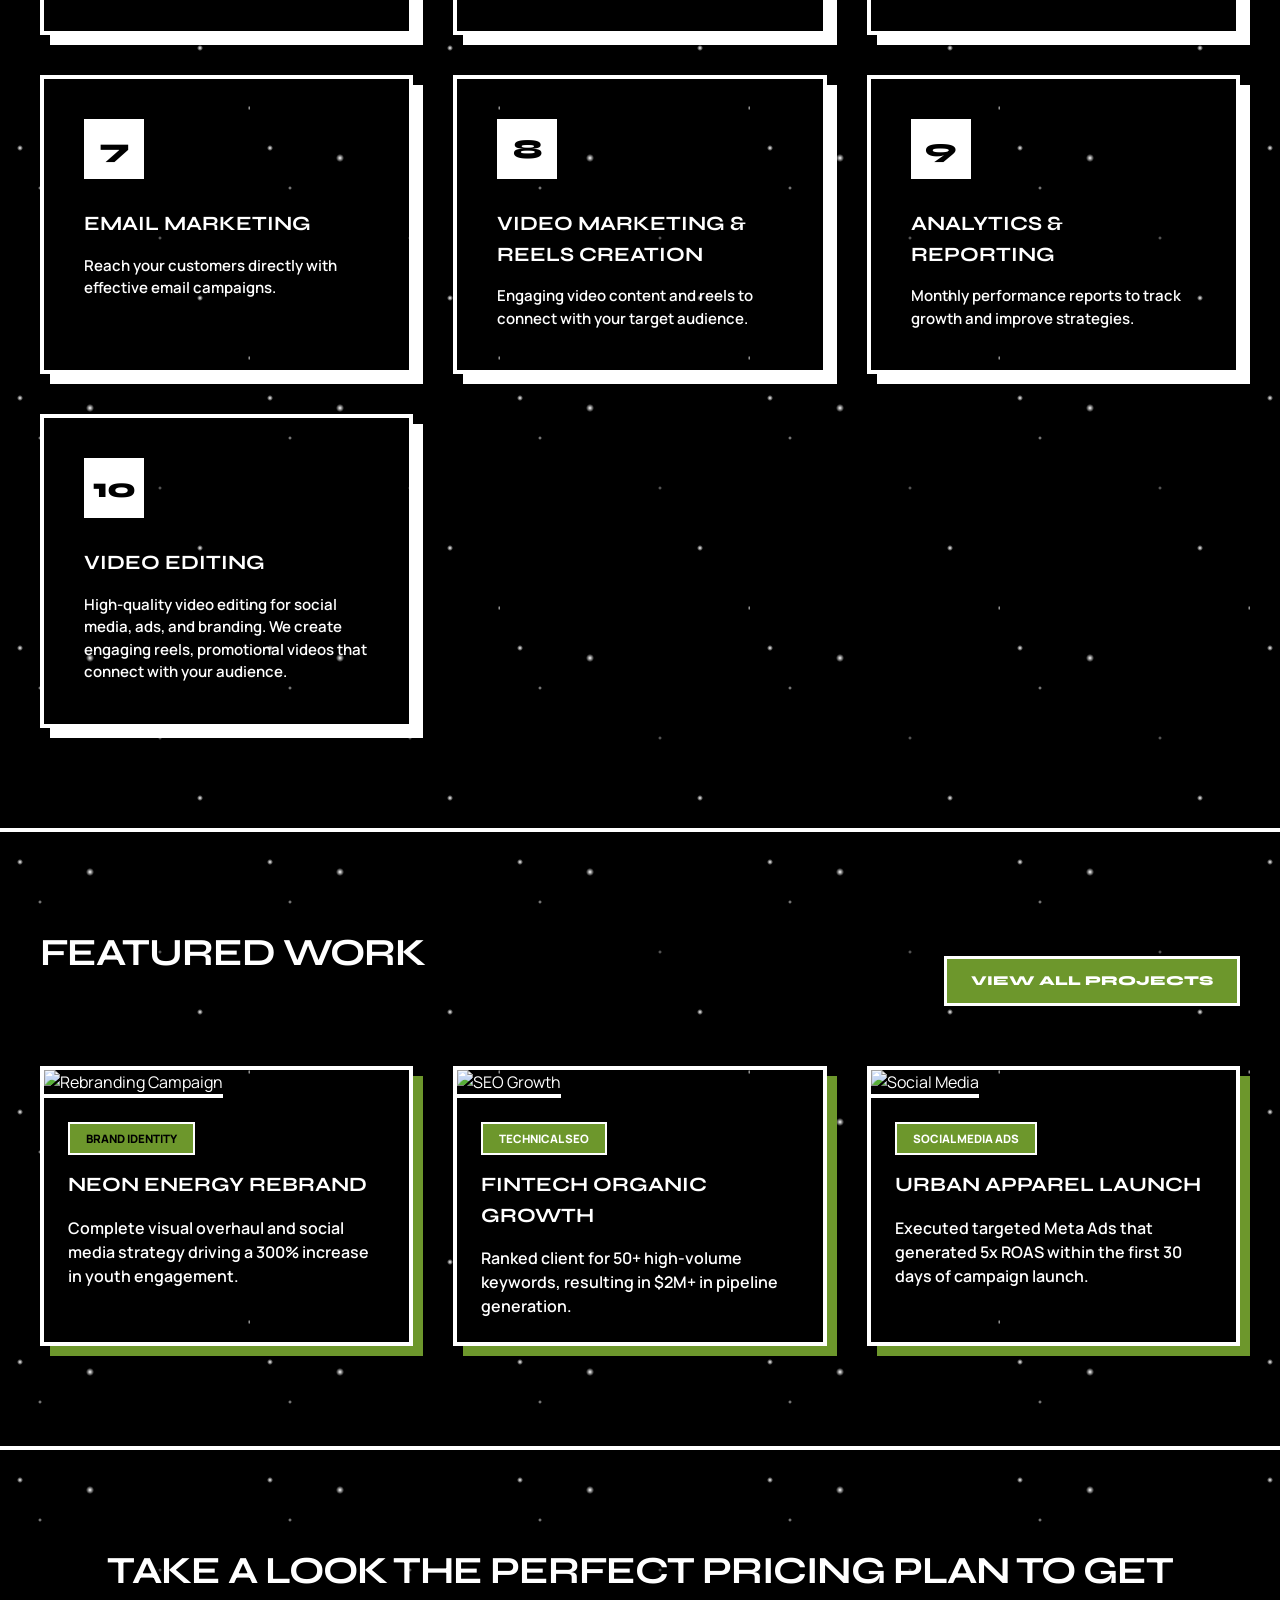
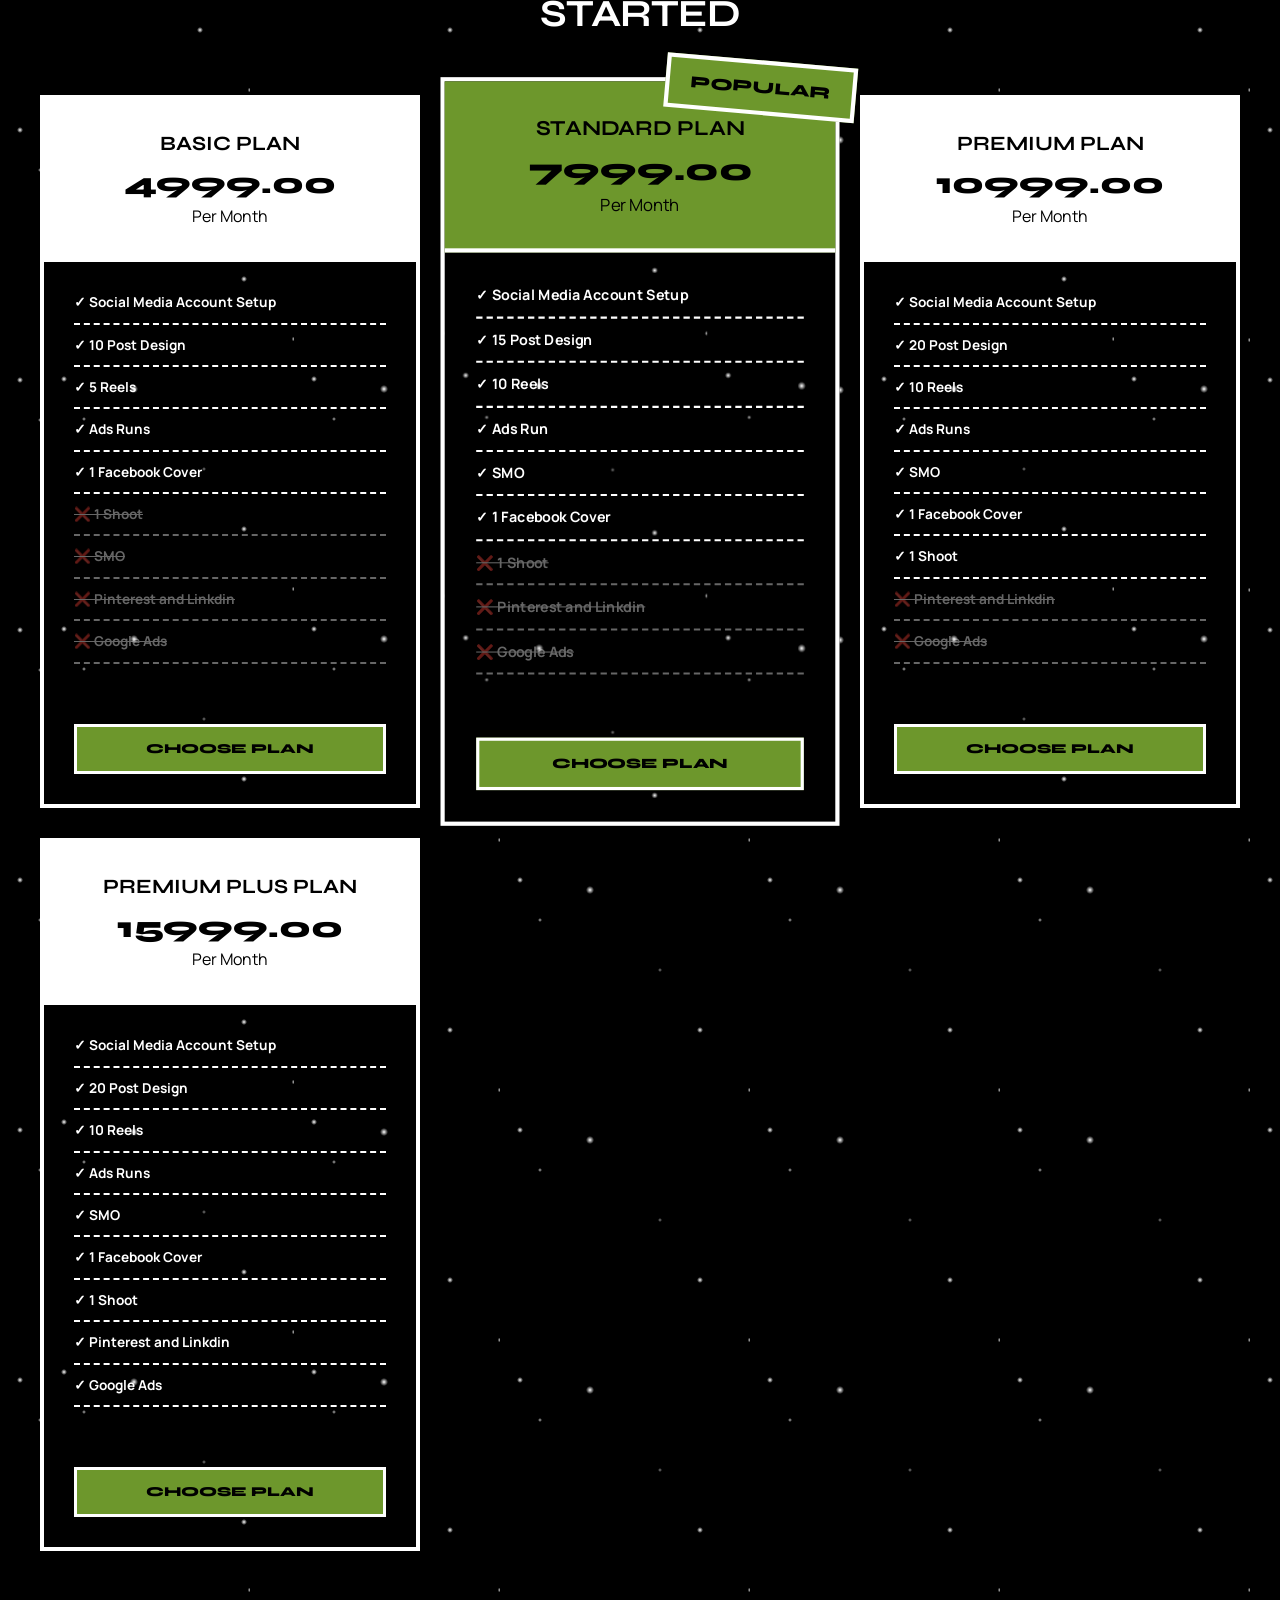
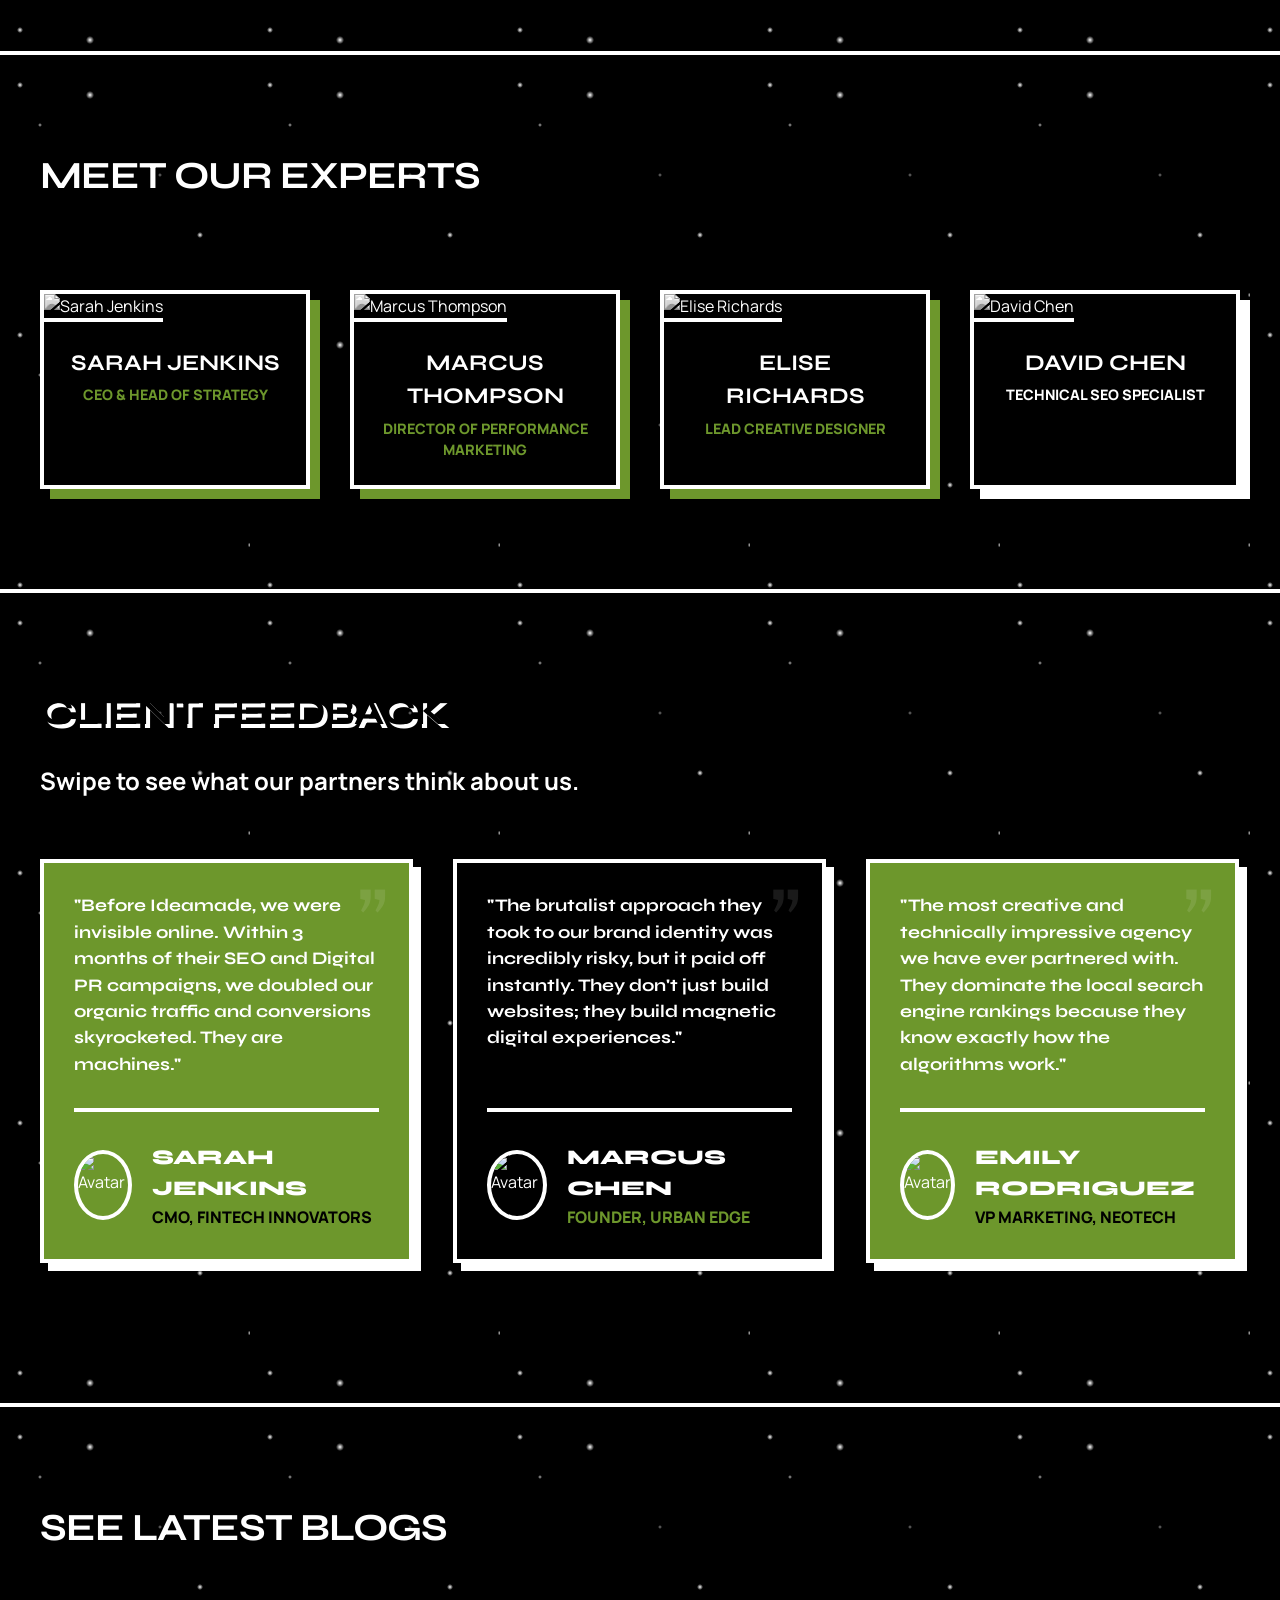
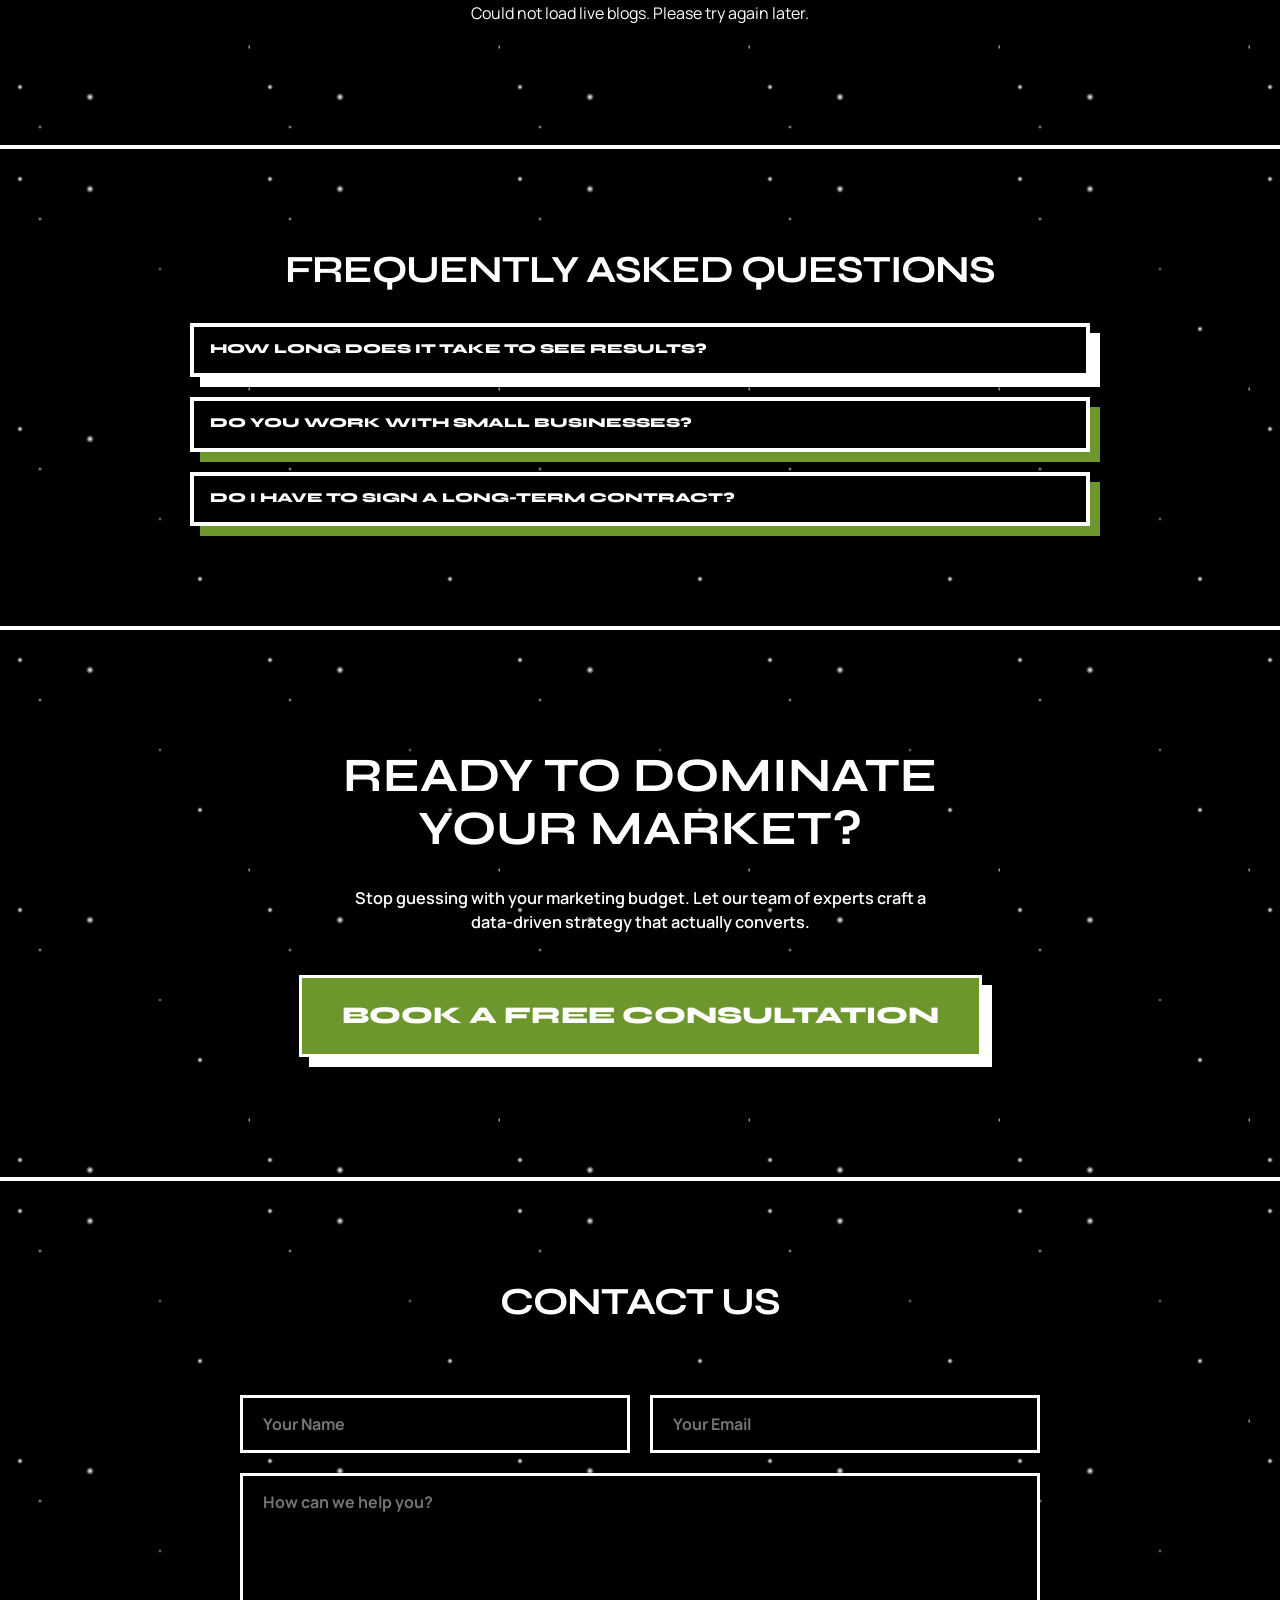
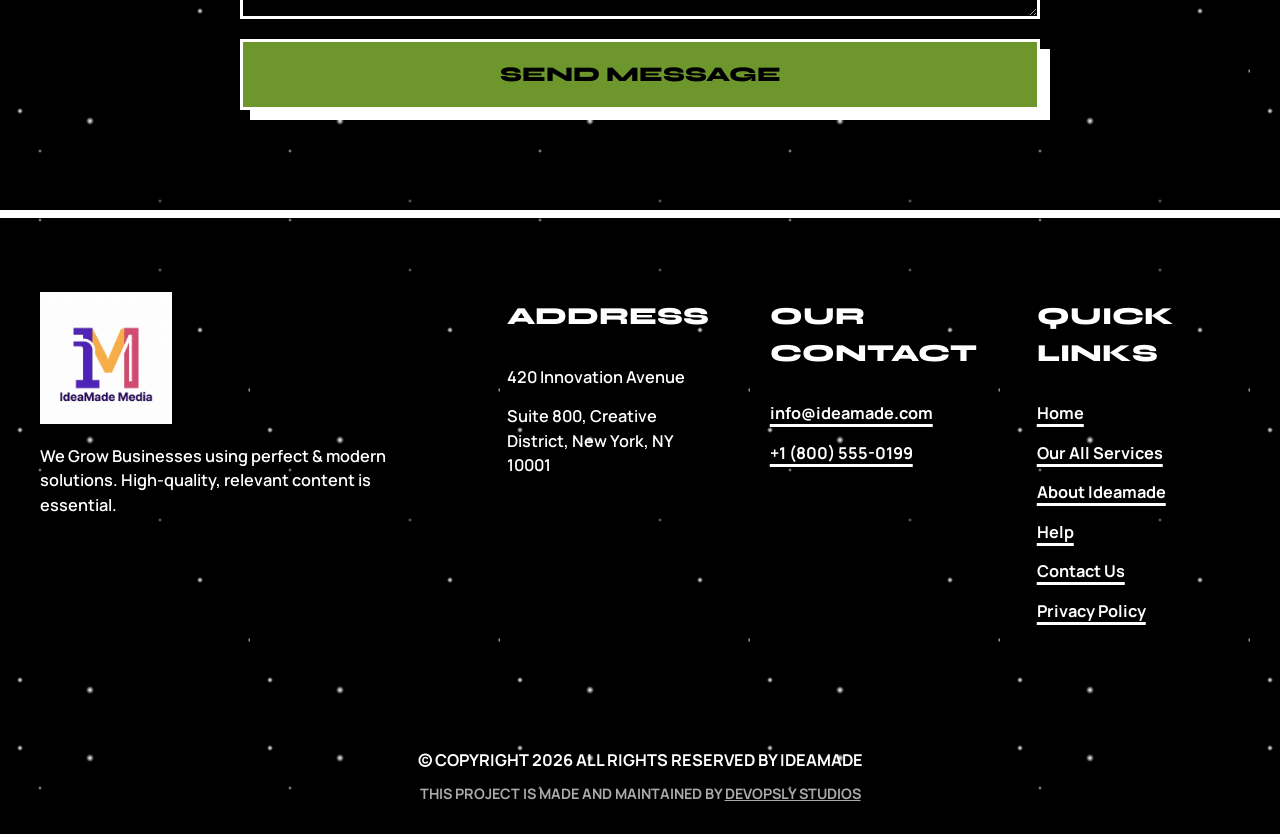
==== commit 921175d1: "Simplify contact form to a clean and professional format" ====
--- a/index.html
+++ b/index.html
@@ -237,51 +237,6 @@
       background: var(--purple);
       color: var(--white);
       box-shadow: 6px 6px 0 var(--black);
-    }
-
-    .form-group {
-      position: relative;
-      width: 100%;
-    }
-
-    .form-label {
-      display: block;
-      font-family: var(--font-display);
-      font-weight: 800;
-      font-size: 0.8rem;
-      text-transform: uppercase;
-      margin-bottom: 8px;
-      color: var(--black);
-      letter-spacing: 1px;
-    }
-
-    .contact-info-strip {
-      display: flex;
-      justify-content: center;
-      gap: 40px;
-      margin-bottom: 50px;
-      flex-wrap: wrap;
-    }
-
-    .info-item {
-      display: flex;
-      align-items: center;
-      gap: 12px;
-      font-weight: 800;
-      text-transform: uppercase;
-      font-size: 0.9rem;
-    }
-
-    .info-icon {
-      width: 40px;
-      height: 40px;
-      background: var(--gold);
-      border: 3px solid var(--black);
-      display: flex;
-      align-items: center;
-      justify-content: center;
-      font-size: 1.2rem;
-      box-shadow: 3px 3px 0 var(--black);
     }
   </style>
 </head>
@@ -865,38 +820,14 @@
     <div class="services-header" style="justify-content: center; text-align: center; margin-bottom: 40px;">
       <h2 class="huge-text color-black">CONTACT US</h2>
     </div>
-    <div class="contact-info-strip">
-      <div class="info-item">
-        <div class="info-icon">📍</div>
-        <span>New York, NY</span>
-      </div>
-      <div class="info-item">
-        <div class="info-icon">📞</div>
-        <span>+1 (800) 555-0199</span>
-      </div>
-      <div class="info-item">
-        <div class="info-icon">✉️</div>
-        <span>info@ideamade.com</span>
-      </div>
-    </div>
-
     <div class="contact-grid">
       <form id="form" class="contact-form">
         <div class="form-row">
-          <div class="form-group">
-            <label class="form-label">Full Name</label>
-            <input type="text" name="name" placeholder="John Doe" required class="form-input">
-          </div>
-          <div class="form-group">
-            <label class="form-label">Email Address</label>
-            <input type="email" name="email" placeholder="john@example.com" required class="form-input">
-          </div>
-        </div>
-        <div class="form-group">
-          <label class="form-label">Message</label>
-          <textarea name="message" placeholder="Tell us about your project..." required class="form-input" rows="5"></textarea>
-        </div>
-        <button type="submit" class="btn-block bg-purple color-white border-black shadow-black" style="font-size: 1.3rem; padding: 20px; width: 100%; margin-top: 10px;">🚀 SEND MESSAGE</button>
+          <input type="text" name="name" placeholder="Your Name" required class="form-input">
+          <input type="email" name="email" placeholder="Your Email" required class="form-input">
+        </div>
+        <textarea name="message" placeholder="How can we help you?" required class="form-input" rows="5"></textarea>
+        <button type="submit" class="btn-block bg-purple color-white border-black shadow-black" style="font-size: 1.3rem; padding: 20px; width: 100%;">SEND MESSAGE</button>
       </form>
     </div>
   </section>
